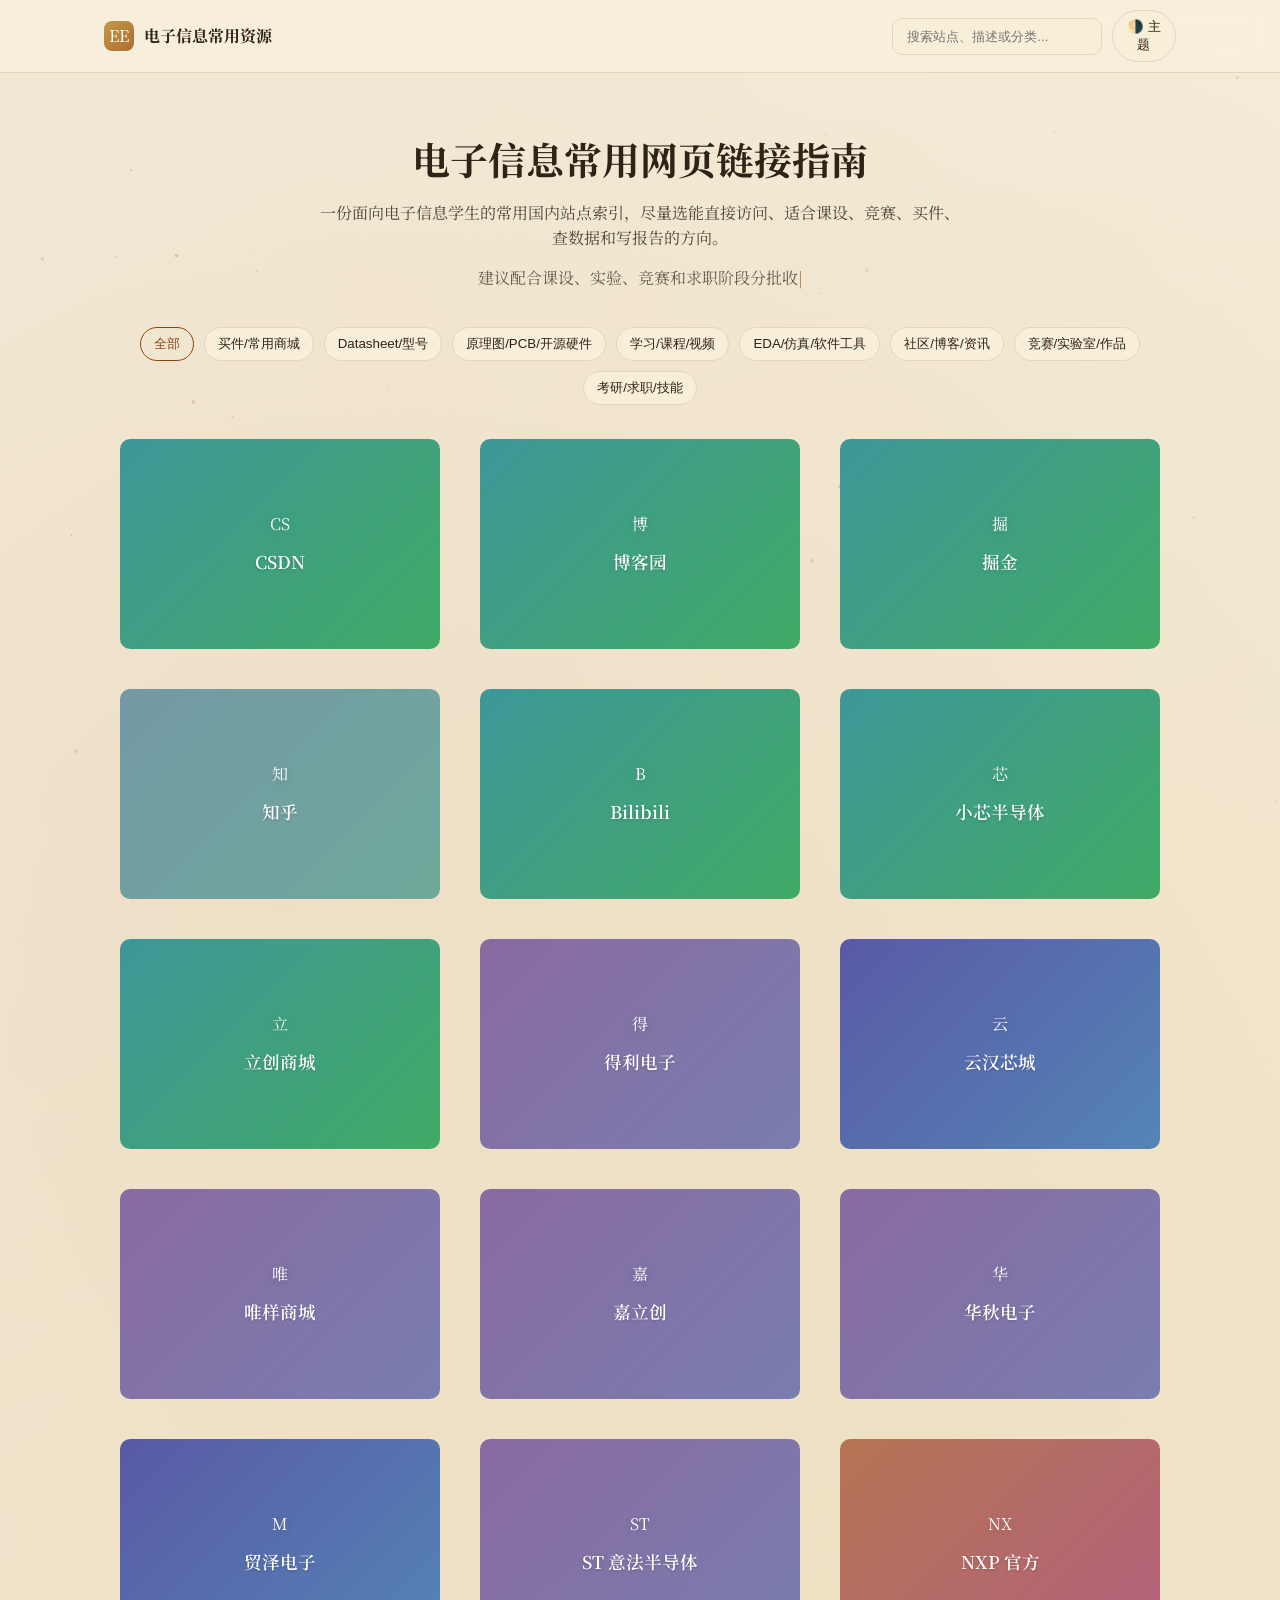
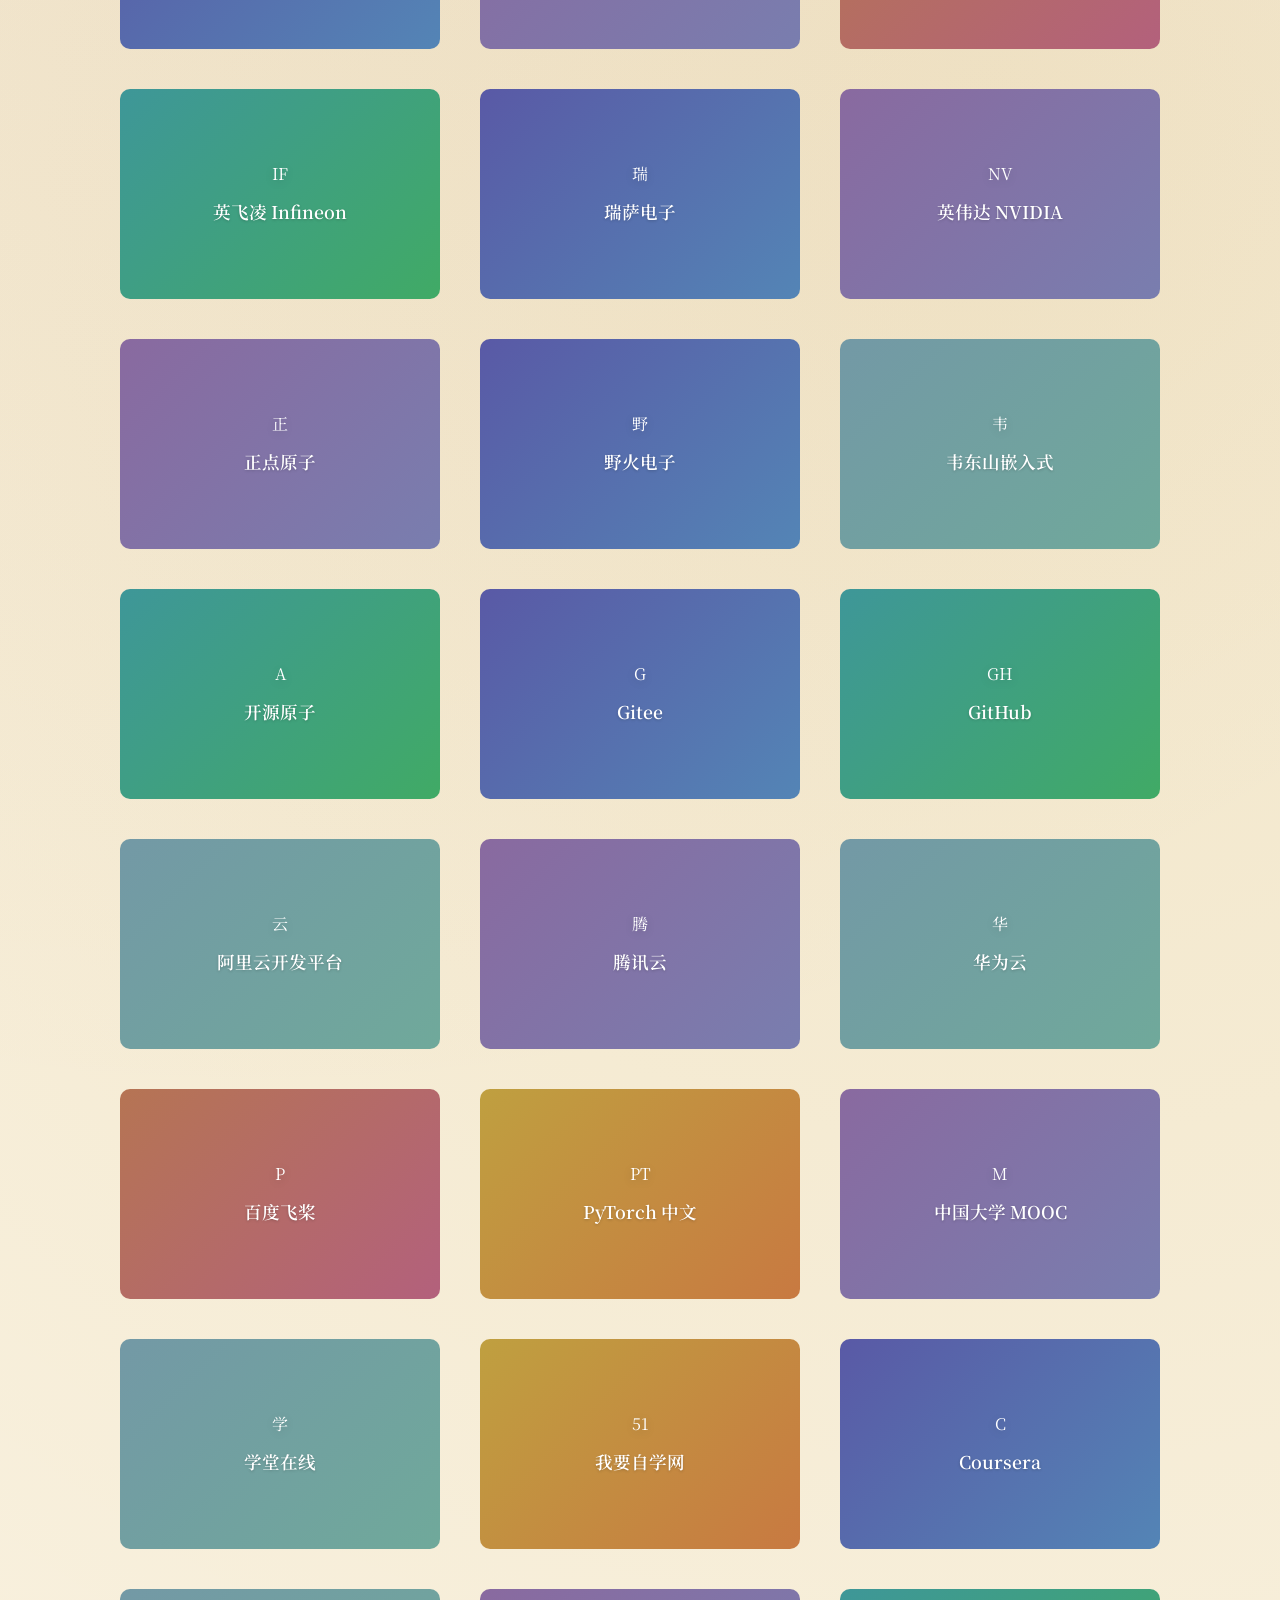
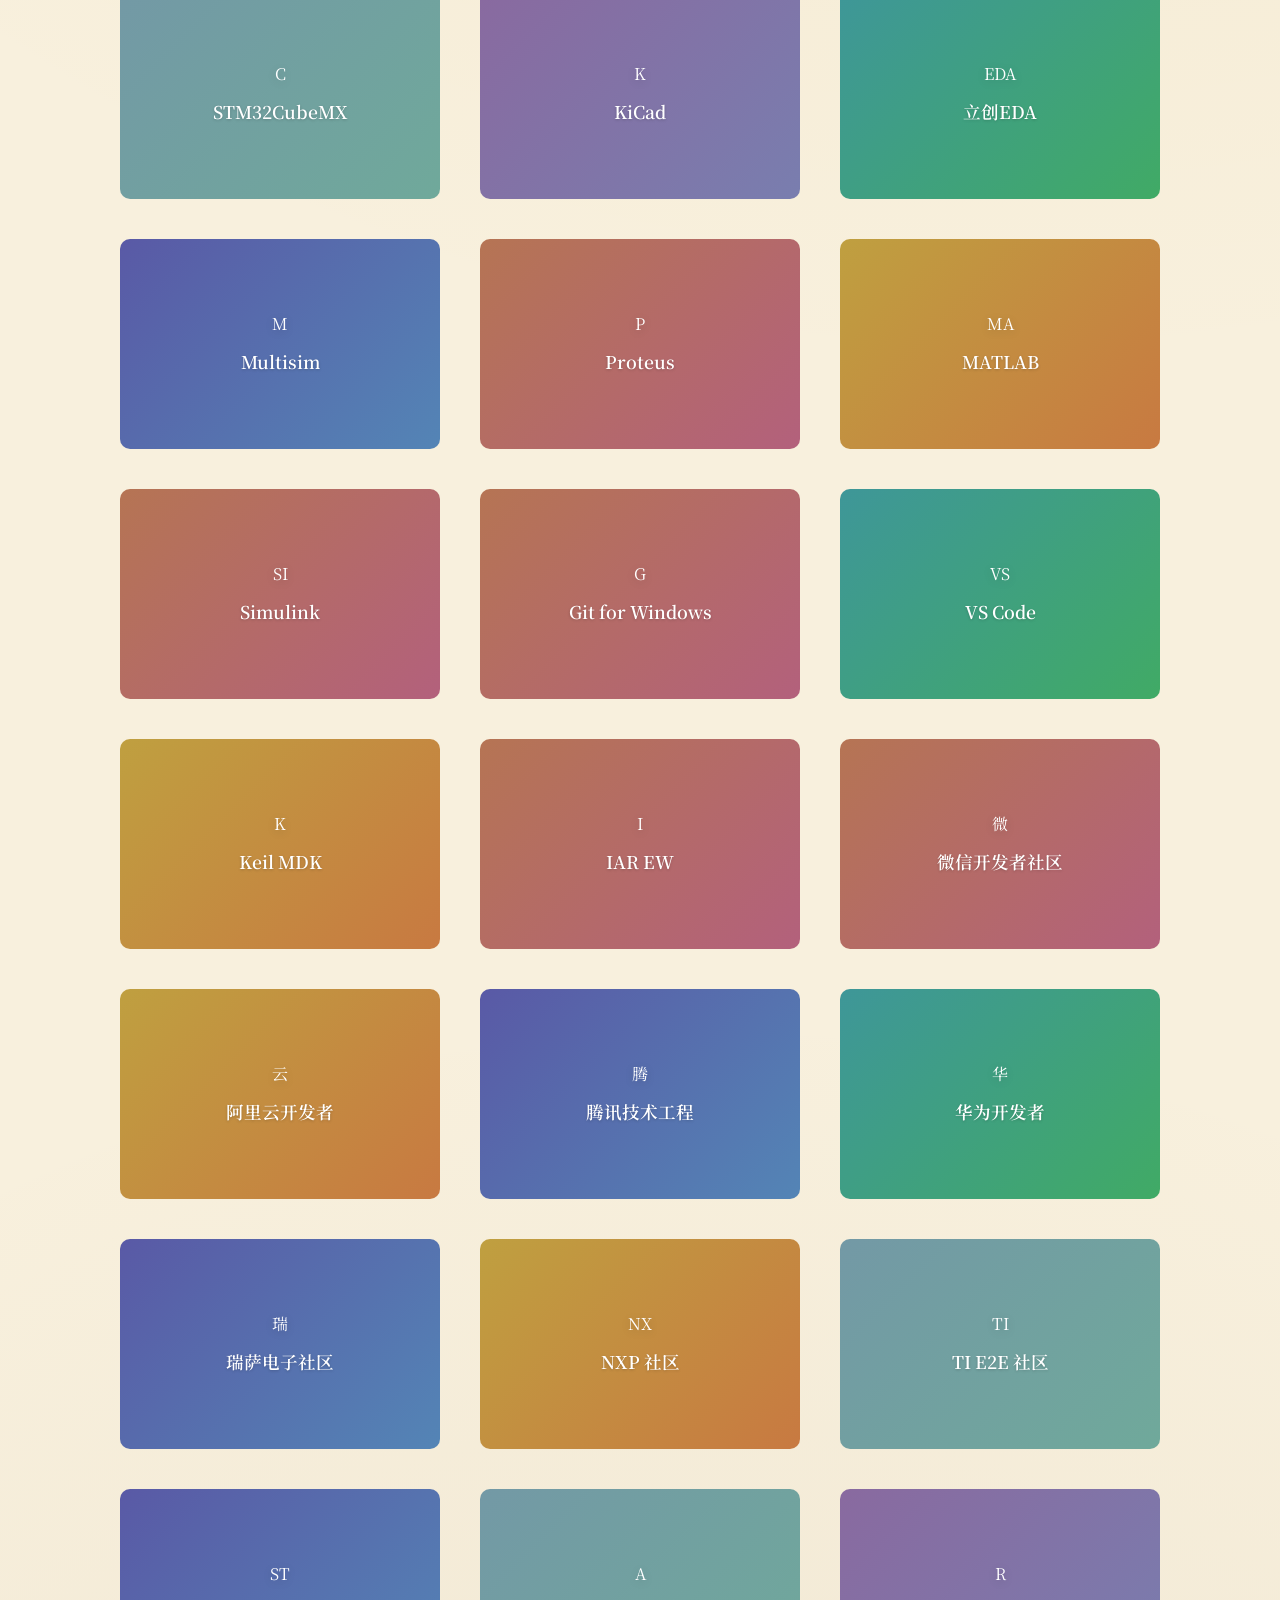
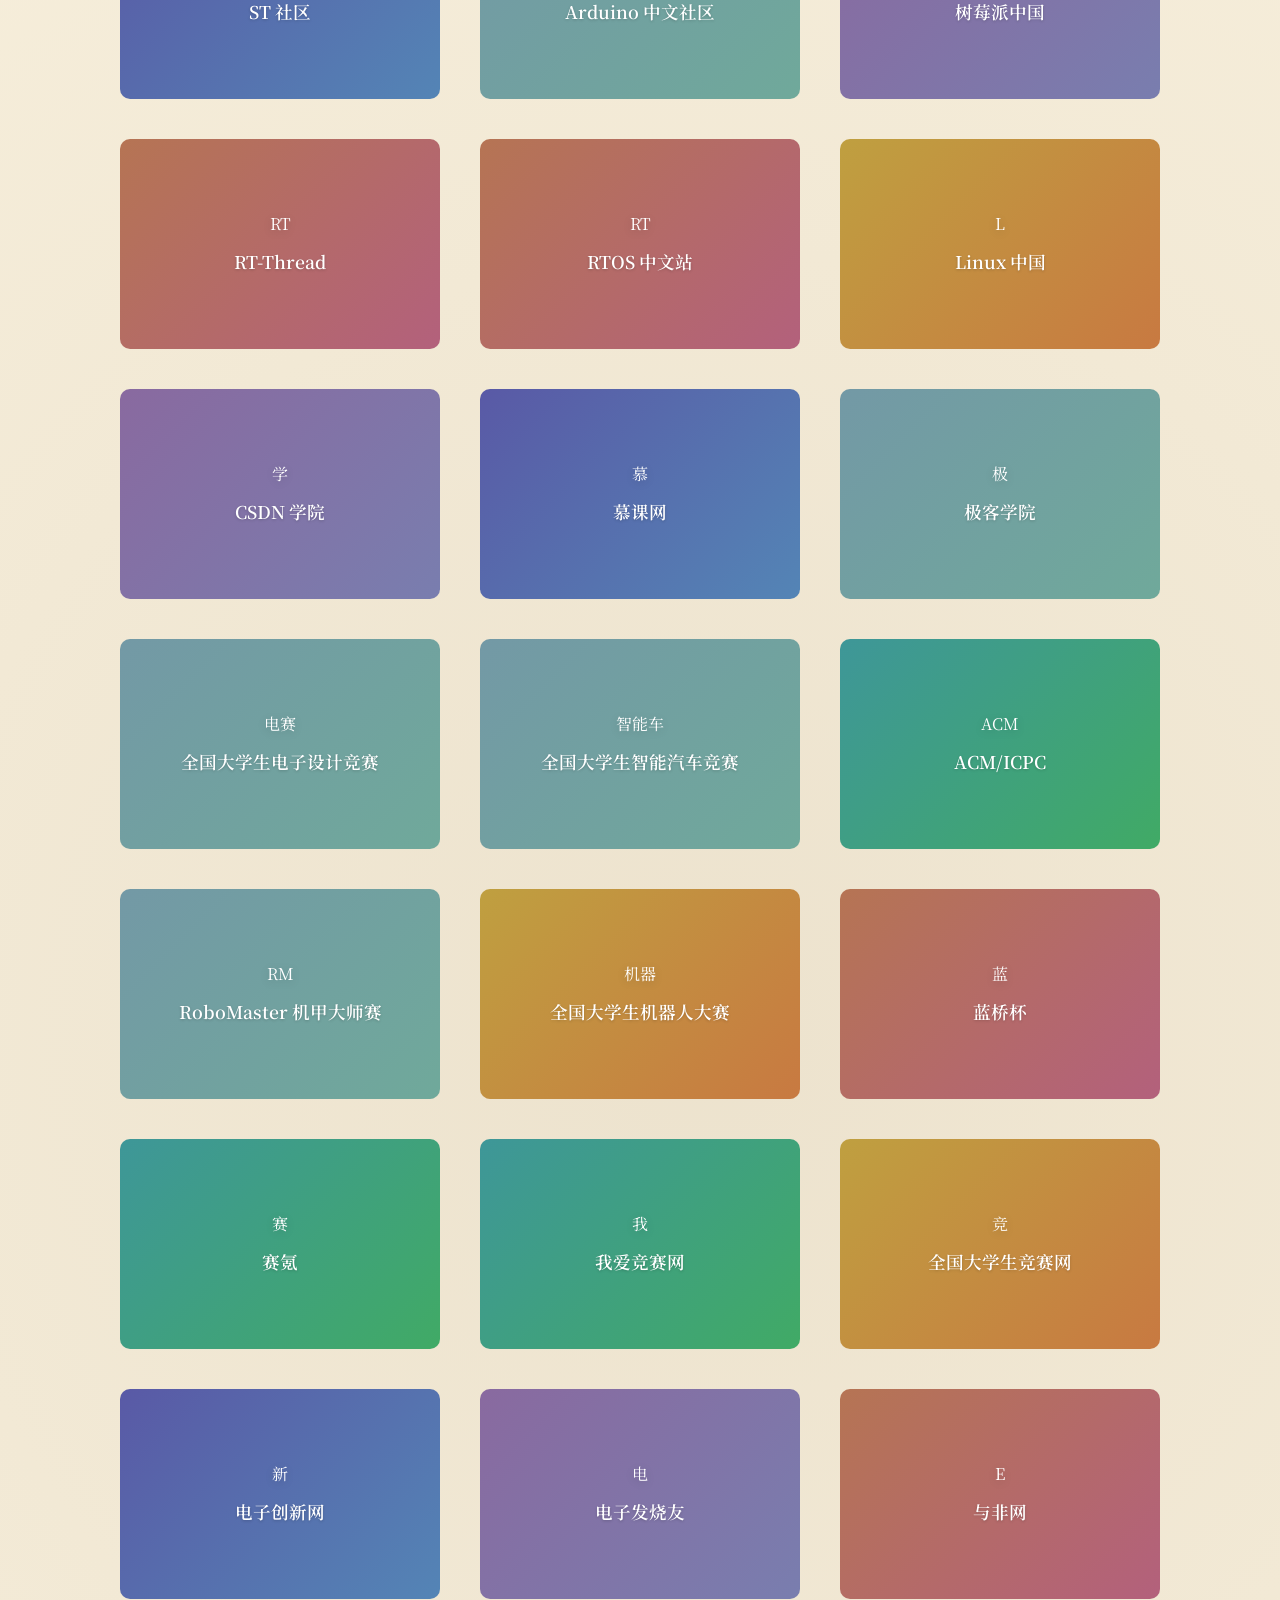
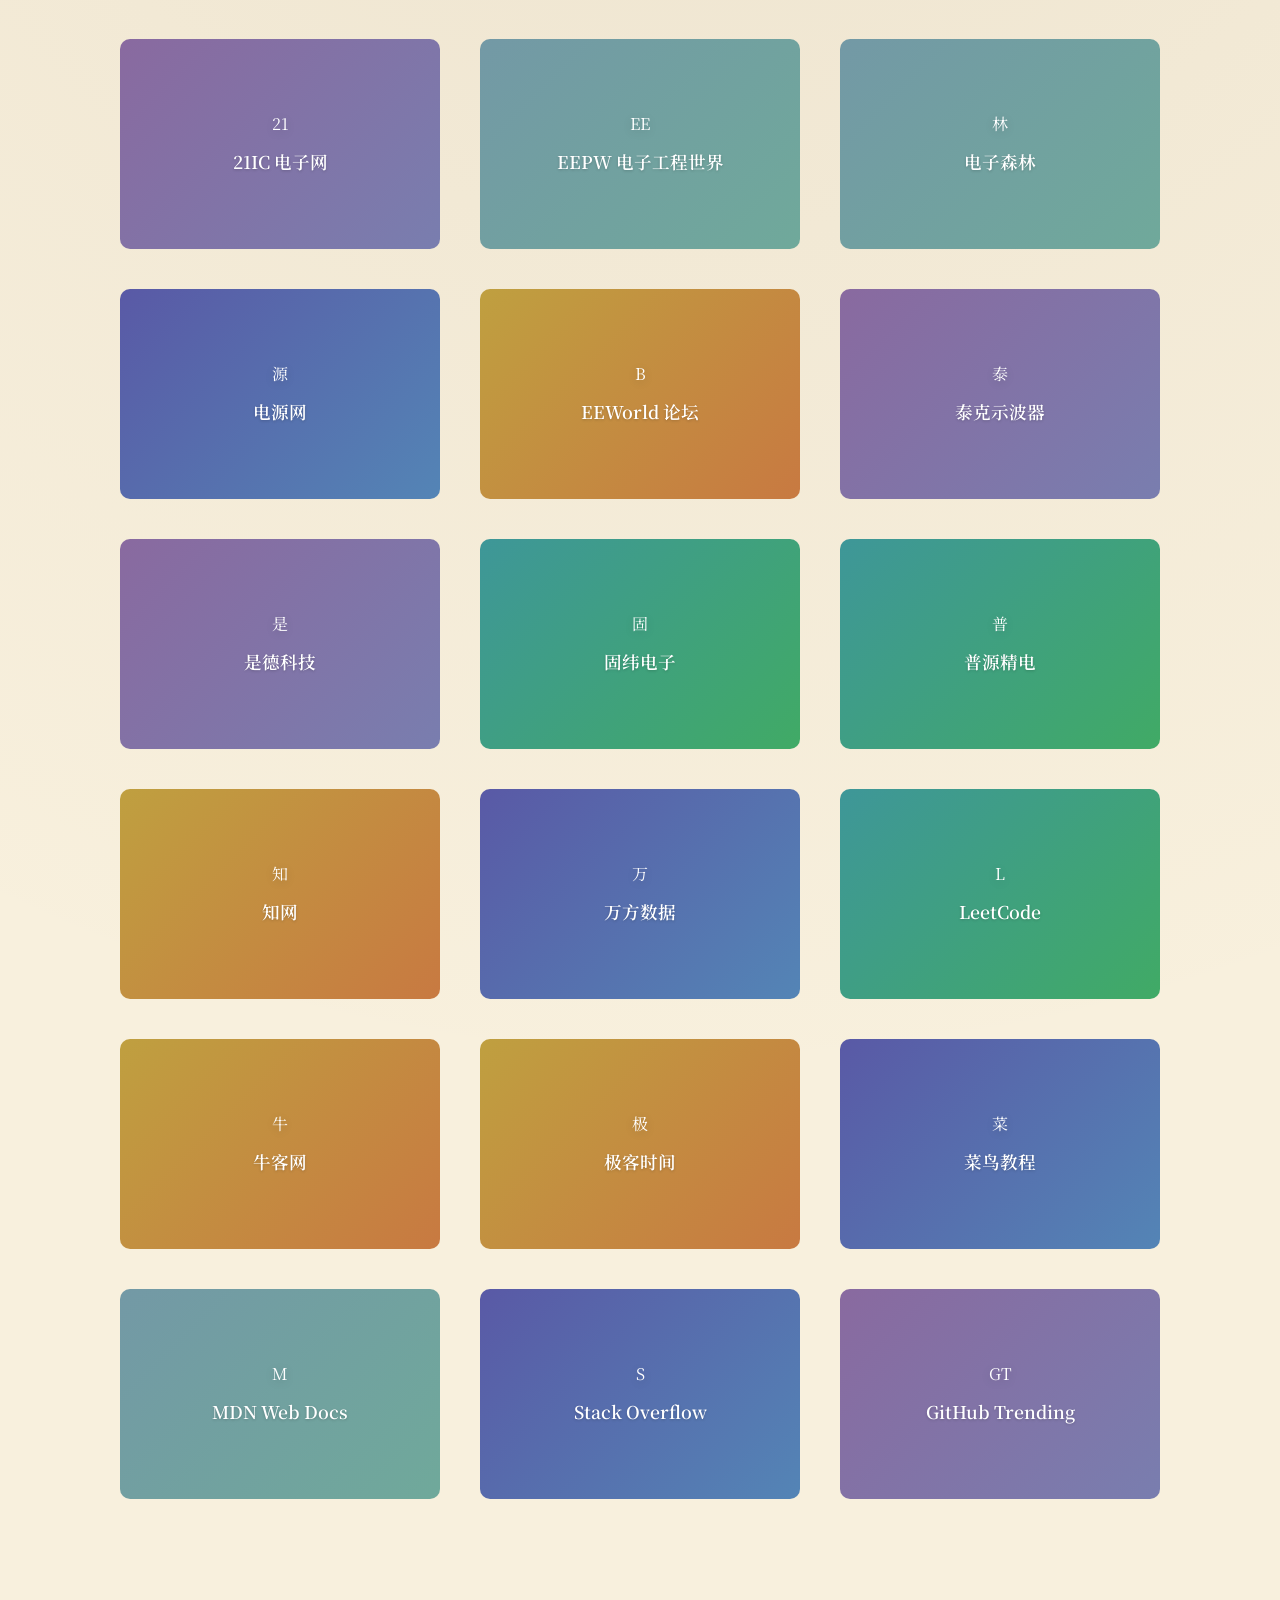
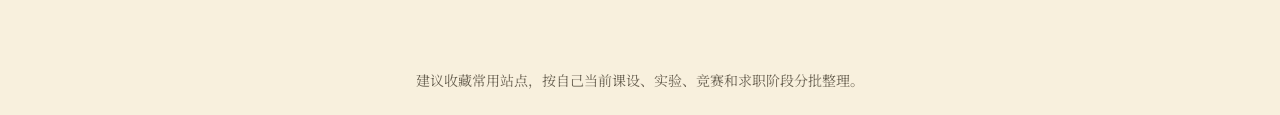
==== ee-study-guide.html @ ba890e07 "add ee study guide" ====
<!DOCTYPE html>
<html lang="zh-CN">
<head>
  <meta charset="UTF-8" />
  <meta name="viewport" content="width=device-width, initial-scale=1.0" />
  <title>电子信息常用网页链接指南</title>
  <link rel="preconnect" href="https://fonts.googleapis.com" />
  <link rel="preconnect" href="https://fonts.gstatic.com" crossorigin />
  <link href="https://fonts.googleapis.com/css2?family=Noto+Serif+SC:wght@400;600;700&display=swap" rel="stylesheet" />
  <style>
    :root {
      --bg-color: #f8f0dd;
      --text-color: #2c2416;
      --link-color: #8b4513;
      --button-hover-color: #f1e6d0;
      --button-border-color: #e5d6b8;
      --postcard-bg-color: #f7efd8;
      --shadow-color: rgba(139, 69, 19, 0.12);
      --selection-color: #fae2b5;
    }

    [data-theme="dark"] {
      --bg-color: #1a1612;
      --text-color: #e8ddd0;
      --link-color: #e0a060;
      --button-hover-color: #2a2420;
      --button-border-color: #3d3428;
      --postcard-bg-color: #241f18;
      --shadow-color: rgba(0, 0, 0, 0.3);
      --selection-color: #44361a;
    }

    * { box-sizing: border-box; }

    html { scroll-behavior: smooth; }

    body {
      margin: 0;
      background-color: var(--bg-color);
      color: var(--text-color);
      font-family: "Noto Serif SC", "Times New Roman", "STZhongsong", "Songti SC", serif;
      line-height: 1.6;
    }

    ::selection {
      background-color: var(--selection-color);
      color: var(--text-color);
    }

    a { color: var(--link-color); text-decoration: none; }

    .link-line {
      color: inherit;
      text-decoration: none;
      position: relative;
      display: inline-block;
    }

    .link-line::before {
      content: "";
      position: absolute;
      bottom: 0;
      left: 0;
      width: 100%;
      border-bottom-style: dotted;
      border-bottom-width: 2px;
      background: transparent;
      transition: transform 0.3s ease;
      transform-origin: right;
      transform: scaleX(1);
    }

    .link-line:hover { color: var(--link-color); }

    .link-line:hover::before {
      transform-origin: right;
      transform: scaleX(0);
    }

    .page-wrapper {
      position: relative;
      min-height: 100vh;
      background:
        radial-gradient(circle at 20% 10%, rgba(139, 69, 19, 0.08), transparent 26%),
        radial-gradient(circle at 78% 22%, rgba(184, 134, 11, 0.10), transparent 28%),
        radial-gradient(circle at 55% 72%, rgba(120, 90, 50, 0.09), transparent 28%),
        var(--bg-color);
    }

    [data-theme="dark"] .page-wrapper {
      background:
        radial-gradient(circle at 20% 10%, rgba(232, 221, 208, 0.07), transparent 28%),
        radial-gradient(circle at 78% 22%, rgba(224, 160, 96, 0.09), transparent 28%),
        radial-gradient(circle at 55% 72%, rgba(167, 139, 108, 0.07), transparent 28%),
        var(--bg-color);
    }

    .page-particles {
      position: fixed;
      inset: 0;
      pointer-events: none;
      z-index: 0;
    }

    .top-bar {
      position: sticky;
      top: 0;
      z-index: 70;
      backdrop-filter: blur(14px);
      background: color-mix(in srgb, var(--bg-color) 82%, transparent);
      border-bottom: 1px solid var(--button-border-color);
    }

    .cover-section {
      position: relative;
      z-index: 10;
      max-width: 860px;
      margin: 0 auto;
      text-align: center;
      padding: 56px 18px 18px;
    }

    .cover-section h1 {
      margin: 0;
      font-size: clamp(26px, 4.2vw, 38px);
      font-weight: 700;
    }

    .cover-cursor {
      display: inline-block;
      color: var(--link-color);
      animation: cursorBlink 1s steps(1) infinite;
    }

    @keyframes cursorBlink {
      0%, 48% { opacity: 1; }
      49%, 100% { opacity: 0; }
    }

    .nav-card {
      position: relative;
      width: 320px;
      height: 210px;
      border-radius: 10px;
      display: flex;
      flex-direction: column;
      align-items: center;
      justify-content: center;
      gap: 0.75rem;
      overflow: hidden;
      transition: all 0.6s cubic-bezier(0.23, 1, 0.320, 1);
      text-decoration: none;
      cursor: pointer;
      color: #fff;
    }

    .nav-card-icon {
      display: flex;
      align-items: center;
      justify-content: center;
      color: #fff;
      transition: all 0.6s cubic-bezier(0.23, 1, 0.320, 1);
      filter: drop-shadow(0 2px 4px rgba(0, 0, 0, 0.15));
    }

    .nav-card-label {
      font-size: 1.1rem;
      font-weight: 600;
      color: #fff;
      transition: all 0.6s cubic-bezier(0.23, 1, 0.320, 1);
      text-shadow: 0 1px 3px rgba(0, 0, 0, 0.2);
    }

    .nav-card:hover {
      transform: rotate(-5deg) scale(1.1);
      box-shadow: 0 10px 20px rgba(0, 0, 0, 0.2);
    }

    .nav-card:hover .nav-card-icon,
    .nav-card:hover .nav-card-label {
      scale: 0;
      opacity: 0;
    }

    .nav-card__content {
      position: absolute;
      top: 50%;
      left: 50%;
      transform: translate(-50%, -50%) rotate(-45deg);
      width: 100%;
      height: 100%;
      padding: 20px;
      box-sizing: border-box;
      background-color: var(--bg-color);
      opacity: 0;
      transition: all 0.6s cubic-bezier(0.23, 1, 0.320, 1);
      display: flex;
      flex-direction: column;
      justify-content: center;
      color: var(--text-color);
    }

    .nav-card:hover .nav-card__content {
      transform: translate(-50%, -50%) rotate(0deg);
      opacity: 1;
    }

    .nav-card__title {
      margin: 0;
      font-size: 24px;
      font-weight: 700;
      color: var(--text-color);
    }

    .nav-card__description {
      margin: 10px 0 0;
      font-size: 14px;
      color: var(--text-color);
      opacity: 0.7;
      line-height: 1.4;
    }

    .nav-card-grid {
      display: flex;
      flex-wrap: wrap;
      justify-content: center;
      gap: 2.5rem;
      padding: 1rem 1rem 2rem;
    }

    .filter-chip {
      border: 1px solid var(--button-border-color);
      background: var(--postcard-bg-color);
      color: var(--text-color);
      border-radius: 999px;
      padding: 7px 13px;
      cursor: pointer;
      transition: background 0.2s ease, border-color 0.2s ease, color 0.2s ease;
    }

    .filter-chip:hover, .filter-chip.active {
      background: var(--button-hover-color);
      border-color: var(--link-color);
      color: var(--link-color);
    }

    .search-input {
      width: 100%;
      border: 1px solid var(--button-border-color);
      background: var(--postcard-bg-color);
      color: var(--text-color);
      border-radius: 10px;
      padding: 10px 14px;
      outline: none;
      transition: box-shadow 0.2s ease, border-color 0.2s ease;
    }

    .search-input:focus {
      border-color: var(--link-color);
      box-shadow: 0 0 0 4px rgba(139, 69, 19, 0.12);
    }

    [data-theme="dark"] .search-input:focus {
      box-shadow: 0 0 0 4px rgba(224, 160, 96, 0.14);
    }

    .pill {
      display: inline-flex;
      align-items: center;
      gap: 6px;
      border: 1px solid var(--button-border-color);
      border-radius: 999px;
      padding: 3px 10px;
      font-size: 12px;
      color: var(--text-color);
      opacity: 0.85;
    }

    .back-top {
      position: fixed;
      right: 18px;
      bottom: 18px;
      z-index: 80;
      border: 1px solid var(--button-border-color);
      background: var(--postcard-bg-color);
      color: var(--text-color);
      border-radius: 999px;
      width: 42px;
      height: 42px;
      display: none;
      align-items: center;
      justify-content: center;
      cursor: pointer;
      box-shadow: 0 6px 14px var(--shadow-color);
      transition: transform 0.2s ease, background 0.2s ease;
    }

    .back-top:hover { transform: translateY(-2px); }
    .back-top:active { transform: scale(0.96); }

    .empty-hint {
      display: none;
      text-align: center;
      padding: 48px 18px;
      color: var(--text-color);
      opacity: 0.75;
    }

    @media (max-width: 360px) {
      .nav-card {
        width: 100%;
        max-width: 320px;
        height: 190px;
      }
    }

    @media (prefers-reduced-motion: reduce) {
      html { scroll-behavior: auto; }
      *, *::before, *::after {
        animation-duration: 0.01ms !important;
        animation-iteration-count: 1 !important;
        transition-duration: 0.01ms !important;
        scroll-behavior: auto !important;
      }
    }

    .sr-only {
      position: absolute;
      width: 1px;
      height: 1px;
      padding: 0;
      margin: -1px;
      overflow: hidden;
      clip: rect(0, 0, 0, 0);
      white-space: nowrap;
      border-width: 0;
    }
  </style>
</head>
<body>
  <div class="page-wrapper">
    <canvas id="pageParticles" class="page-particles" aria-hidden="true"></canvas>

    <header class="top-bar">
      <div style="max-width: 1100px; margin: 0 auto; padding: 10px 14px; display: flex; align-items: center; justify-content: space-between; gap: 12px; flex-wrap: wrap;">
        <div style="display: flex; align-items: center; gap: 10px;">
          <span style="display: inline-grid; width: 30px; height: 30px; place-items: center; border-radius: 8px; color: #fff; background: linear-gradient(-45deg, hsl(28, 55%, 44%) 0%, hsl(40, 50%, 52%) 100%);">EE</span>
          <span style="font-weight: 700;">电子信息常用资源</span>
        </div>
        <div style="display: flex; align-items: center; gap: 10px;">
          <label class="sr-only" for="siteSearch">搜索资源</label>
          <input id="siteSearch" class="search-input" placeholder="搜索站点、描述或分类..." style="width: min(100%, 260px);" />
          <button id="themeToggle" class="filter-chip" title="切换主题" aria-label="切换深色/浅色主题">🌗 主题</button>
        </div>
      </div>
    </header>

    <section class="cover-section">
      <h1>电子信息常用网页链接指南</h1>
      <p style="margin: 10px auto 0; max-width: 640px; color: var(--text-color); opacity: 0.82;">
        一份面向电子信息学生的常用国内站点索引，尽量选能直接访问、适合课设、竞赛、买件、查数据和写报告的方向。
      </p>
      <p style="margin: 14px auto 0; color: var(--text-color); opacity: 0.7;">
        <span id="typewriterTarget">当前共整理多个常用站点，按分类整理，可直接跳转使用</span><span class="cover-cursor" aria-hidden="true">|</span>
      </p>
    </section>

    <main style="position: relative; z-index: 10; max-width: 1100px; margin: 0 auto; padding: 18px 14px 120px;">
      <section style="display: flex; flex-wrap: wrap; gap: 10px; align-items: center; justify-content: center; margin-bottom: 18px;">
        <button class="filter-chip active" data-filter="all">全部</button>
        <button class="filter-chip" data-filter="components">买件/常用商城</button>
        <button class="filter-chip" data-filter="datasheet">Datasheet/型号</button>
        <button class="filter-chip" data-filter="pcb">原理图/PCB/开源硬件</button>
        <button class="filter-chip" data-filter="learn">学习/课程/视频</button>
        <button class="filter-chip" data-filter="tools">EDA/仿真/软件工具</button>
        <button class="filter-chip" data-filter="community">社区/博客/资讯</button>
        <button class="filter-chip" data-filter="competition">竞赛/实验室/作品</button>
        <button class="filter-chip" data-filter="job">考研/求职/技能</button>
      </section>

      <p id="emptyHint" class="empty-hint">没有匹配的站点，试试更短的关键词或切换分类。</p>

      <div id="cardGrid" class="nav-card-grid"></div>
    </main>

    <footer style="position: relative; z-index: 10; text-align: center; padding: 18px 14px 24px; color: var(--text-color); opacity: 0.7; font-size: 14px;">
      建议收藏常用站点，按自己当前课设、实验、竞赛和求职阶段分批整理。
    </footer>

    <button id="backToTop" class="back-top" aria-label="回到顶部" title="回到顶部">
      <svg width="18" height="18" viewBox="0 0 24 24" fill="none" stroke="currentColor" stroke-width="2.5" stroke-linecap="round" stroke-linejoin="round">
        <polyline points="18 15 12 9 6 15"></polyline>
      </svg>
    </button>
  </div>

  <script>
    const links = [
      { name: "CSDN", url: "https://www.csdn.net/", tags: ["community", "learn"], icon: "CS", description: "查 bug、找代码片段、看嵌入式/C++/通信类文章和实战笔记。" },
      { name: "博客园", url: "https://www.cnblogs.com/", tags: ["community", "learn"], icon: "博", description: "老牌技术博客平台，适合看工程实现和长期维护的项目记录。" },
      { name: "掘金", url: "https://juejin.cn/", tags: ["community", "learn"], icon: "掘", description: "适合看前端、工程化、工具链、产品化实现和新人练手思路。" },
      { name: "知乎", url: "https://www.zhihu.com/", tags: ["community", "learn"], icon: "知", description: "适合搜专业问题、择业、竞赛和入门路径的讨论。" },
      { name: "Bilibili", url: "https://www.bilibili.com/", tags: ["learn"], icon: "B", description: "适合看公开课、竞赛经验、仪器拆解、EDA 实操和项目演示视频。" },
      { name: "小芯半导体", url: "https://www.xchip.cn/", tags: ["datasheet", "components"], icon: "芯", description: "查芯片资料、中文 datasheet、替代料和选型信息比较方便。" },
      { name: "立创商城", url: "https://www.szlcsc.com/", tags: ["components", "pcb"], icon: "立", description: "买电阻电容、模块、开发板和 PCB 打样、SMT 贴片常用。" },
      { name: "得利电子", url: "https://www.ichunt.com/", tags: ["components", "datasheet"], icon: "得", description: "电子元器件商城，适合找被动元件、连接器和常用模块。" },
      { name: "云汉芯城", url: "https://www.ickey.cn/", tags: ["components", "datasheet"], icon: "云", description: "元器件数据手册、采购和 BOM 配套查询常用。" },
      { name: "唯样商城", url: "https://www.oneyac.com/", tags: ["components", "datasheet"], icon: "唯", description: "库存查询、型号检索和替代料选型比较直接。" },
      { name: "嘉立创", url: "https://www.jlc.com/", tags: ["pcb", "components"], icon: "嘉", description: "PCB 打样、SMT、PCBA、3D 打印，做课设和量产小批量都很常用。" },
      { name: "华秋电子", url: "https://www.hqew.com/", tags: ["components", "pcb"], icon: "华", description: "元器件商城和 PCB 服务都较全，适合从原理图到板子一站式推进。" },
      { name: "贸泽电子", url: "https://www.mouser.cn/", tags: ["components", "datasheet"], icon: "M", description: "查原厂芯片、参考设计和器件选型说明很方便。" },
      { name: "ST 意法半导体", url: "https://www.st.com/", tags: ["datasheet", "competition"], icon: "ST", description: "查 STM32 官方手册、参考设计、工具和例程首选。" },
      { name: "NXP 官方", url: "https://www.nxp.com/", tags: ["datasheet", "competition"], icon: "NX", description: "查 i.MX、Kinetis、射频和汽车电子资料很全。" },
      { name: "英飞凌 Infineon", url: "https://www.infineon.com/", tags: ["datasheet", "competition"], icon: "IF", description: "适合查功率器件、驱动和电源管理方案。" },
      { name: "瑞萨电子", url: "https://www.renesas.cn/", tags: ["datasheet", "competition"], icon: "瑞", description: "适合看 MCU、汽车电子和工业控制方案资料。" },
      { name: "英伟达 NVIDIA", url: "https://www.nvidia.cn/", tags: ["learn", "competition"], icon: "NV", description: "适合看边缘计算、CUDA、嵌入式 AI 和 Jetson 学习资料。" },
      { name: "正点原子", url: "https://www.alientek.com/", tags: ["learn", "competition"], icon: "正", description: "STM32 和 Linux 嵌入式学习资料、例程和板卡参考价值高。" },
      { name: "野火电子", url: "https://www.firebbs.cn/", tags: ["learn", "community"], icon: "野", description: "嵌入式入门、RTOS、Linux 和项目实战经验分享集中。" },
      { name: "韦东山嵌入式", url: "https://www.100ask.net/", tags: ["learn", "competition"], icon: "韦", description: "嵌入式 Linux、驱动和项目实战课程比较系统。" },
      { name: "开源原子", url: "https://atomgit.com/", tags: ["community", "tools"], icon: "A", description: "国产代码托管，适合托管课程设计、工具和作业仓库。" },
      { name: "Gitee", url: "https://gitee.com/", tags: ["community", "tools"], icon: "G", description: "适合托管课程项目、脚本、小工具和开源工程。" },
      { name: "GitHub", url: "https://github.com/", tags: ["community", "tools"], icon: "GH", description: "适合搜开源项目、看工程结构、学习项目和找 idea。" },
      { name: "阿里云开发平台", url: "https://www.aliyun.com/", tags: ["tools", "learn"], icon: "云", description: "适合部署课程项目、做云端小服务和实验环境。" },
      { name: "腾讯云", url: "https://cloud.tencent.com/", tags: ["tools", "learn"], icon: "腾", description: "适合搭简单后端、服务器实验和部署个人作品。" },
      { name: "华为云", url: "https://www.huaweicloud.com/", tags: ["tools", "learn"], icon: "华", description: "适合看 IoT、嵌入式云端和国产化方案资料。" },
      { name: "百度飞桨", url: "https://www.paddlepaddle.org.cn/", tags: ["learn", "tools"], icon: "P", description: "适合入门 AI、做图像分类、边缘推理和课程大作业参考。" },
      { name: "PyTorch 中文", url: "https://pytorch-cn.readthedocs.io/", tags: ["learn", "tools"], icon: "PT", description: "适合快速看 PyTorch 中文说明和入门示例。" },
      { name: "中国大学 MOOC", url: "https://www.icourse163.org/", tags: ["learn"], icon: "M", description: "适合补电路、信号、嵌入式、Python 和通信类课程基础。" },
      { name: "学堂在线", url: "https://www.xuetangx.com/", tags: ["learn"], icon: "学", description: "适合看高校公开课和电子相关专业基础课。" },
      { name: "我要自学网", url: "https://www.51zxw.net/", tags: ["learn", "tools"], icon: "51", description: "适合快速看软件工具、电路入门和工程类操作视频。" },
      { name: "Coursera", url: "https://www.coursera.org/", tags: ["learn"], icon: "C", description: "适合补系统化专业基础和项目导向课程。" },
      { name: "STM32CubeMX", url: "https://www.st.com/stm32cubemx", tags: ["datasheet", "tools"], icon: "C", description: "STM32 初始化配置和代码生成常用工具。" },
      { name: "KiCad", url: "https://www.kicad.org/", tags: ["pcb", "tools"], icon: "K", description: "开源 PCB 工具，适合从原理图到 PCB 全流程练习。" },
      { name: "立创EDA", url: "https://lceda.cn/", tags: ["pcb", "tools"], icon: "EDA", description: "在线原理图和 PCB 工具，适合快速出课程设计板。" },
      { name: "Multisim", url: "https://www.ni.com/multisim", tags: ["tools"], icon: "M", description: "适合电路仿真、模电/数电实验验证和教学演示。" },
      { name: "Proteus", url: "https://www.labcenter.com/", tags: ["tools"], icon: "P", description: "适合单片机仿真、简单电路验证和入门实验。" },
      { name: "MATLAB", url: "https://www.mathworks.com/products/matlab.html", tags: ["tools"], icon: "MA", description: "适合信号处理、控制系统和算法仿真练习。" },
      { name: "Simulink", url: "https://www.mathworks.com/products/simulink.html", tags: ["tools"], icon: "SI", description: "适合控制算法建模和嵌入式算法验证。" },
      { name: "Git for Windows", url: "https://gitforwindows.org/", tags: ["tools"], icon: "G", description: "适合本地版本控制、脚本管理和工程协作习惯养成。" },
      { name: "VS Code", url: "https://code.visualstudio.com/", tags: ["tools"], icon: "VS", description: "适合写代码、做文档、运行脚本和开发小工具。" },
      { name: "Keil MDK", url: "https://www.keil.com/", tags: ["tools", "competition"], icon: "K", description: "适合 STM32 开发和单片机课程实验使用。" },
      { name: "IAR EW", url: "https://www.iar.com/", tags: ["tools", "competition"], icon: "I", description: "适合嵌入式编译、调试和工程稳定性练习。" },
      { name: "微信开发者社区", url: "https://developers.weixin.qq.com/", tags: ["community", "tools"], icon: "微", description: "适合看小程序、轻应用和前端生态实践。" },
      { name: "阿里云开发者", url: "https://developer.aliyun.com/", tags: ["community", "tools"], icon: "云", description: "适合看云原生、IoT 和后端开发实践内容。" },
      { name: "腾讯技术工程", url: "https://cloud.tencent.com/developer", tags: ["community", "learn"], icon: "腾", description: "适合看工程实践、后端和平台技术文章。" },
      { name: "华为开发者", url: "https://developer.huawei.com/", tags: ["community", "tools"], icon: "华", description: "适合看 HarmonyOS、IoT 和嵌入式开发资料。" },
      { name: "瑞萨电子社区", url: "https://community.renesas.com/", tags: ["community", "datasheet"], icon: "瑞", description: "适合看 MCU 应用笔记和方案讨论。" },
      { name: "NXP 社区", url: "https://www.nxp.com/community", tags: ["community", "datasheet"], icon: "NX", description: "适合看处理器资料、参考设计和问答。" },
      { name: "TI E2E 社区", url: "https://e2e.ti.com/", tags: ["community", "datasheet"], icon: "TI", description: "适合看电源、接口和模拟芯片讨论。" },
      { name: "ST 社区", url: "https://community.st.com/", tags: ["community", "datasheet"], icon: "ST", description: "适合 STM32 问题排查、例程和工具讨论。" },
      { name: "Arduino 中文社区", url: "https://www.arduino.cn/", tags: ["community", "learn"], icon: "A", description: "适合入门硬件、传感器和快速原型开发。" },
      { name: "树莓派中国", url: "https://www.raspberrypi.com/", tags: ["learn", "competition"], icon: "R", description: "适合 Linux 入门、物联网和边缘计算实践。" },
      { name: "RT-Thread", url: "https://www.rt-thread.org/", tags: ["learn", "competition"], icon: "RT", description: "适合实时操作系统、嵌入式软件和项目实战。" },
      { name: "RTOS 中文站", url: "https://www.rtos.cn/", tags: ["learn", "competition"], icon: "RT", description: "适合看实时操作系统和嵌入式系统资料。" },
      { name: "Linux 中国", url: "https://linux.cn/", tags: ["learn", "tools"], icon: "L", description: "适合看 Linux、嵌入式系统和开源工具内容。" },
      { name: "CSDN 学院", url: "https://edu.csdn.net/", tags: ["learn", "job"], icon: "学", description: "适合看系统化课程、实战课和项目课。" },
      { name: "慕课网", url: "https://www.imooc.com/", tags: ["learn", "tools"], icon: "慕", description: "适合补前端、后端、Python 和项目实战课程。" },
      { name: "极客学院", url: "https://www.jikexueyuan.com/", tags: ["learn"], icon: "极", description: "适合入门编程、嵌入式、运维和 AI 基础。" },
      { name: "全国大学生电子设计竞赛", url: "http://www.nuedc-training.com.cn/", tags: ["competition"], icon: "电赛", description: "电子信息类核心竞赛，适合查竞赛资讯、培训资料和作品参考。" },
      { name: "全国大学生智能汽车竞赛", url: "http://www.smartcar.org.cn/", tags: ["competition"], icon: "智能车", description: "适合看智能车技术分享、车模方案、传感器和视觉组经验。" },
      { name: "ACM/ICPC", url: "https://icpc.global/", tags: ["competition"], icon: "ACM", description: "适合看国际大学生程序设计竞赛规则、区域赛和训练资源。" },
      { name: "RoboMaster 机甲大师赛", url: "https://www.robomaster.com/", tags: ["competition"], icon: "RM", description: "适合看机器人竞赛、视觉、嵌入式、云台和工程踩坑经验。" },
      { name: "全国大学生机器人大赛", url: "http://www.robotcontest.cn/", tags: ["competition"], icon: "机器", description: "适合看机器人相关竞赛、机甲、救援、服务类项目经验。" },
      { name: "蓝桥杯", url: "https://dasai.lanqiao.cn/", tags: ["competition"], icon: "蓝", description: "适合看嵌入式、软件类竞赛和项目实战训练内容。" },
      { name: "赛氪", url: "https://www.saikr.com/", tags: ["competition"], icon: "赛", description: "适合找大学生竞赛、科创比赛和项目实践机会。" },
      { name: "我爱竞赛网", url: "https://www.52jingsai.com/", tags: ["competition"], icon: "我", description: "适合看大学生竞赛信息、立项和组队思路。" },
      { name: "全国大学生竞赛网", url: "http://www.cxcyds.com/", tags: ["competition"], icon: "竞", description: "适合看官方大学生竞赛通知和资料。" },
      { name: "电子创新网", url: "https://www.eeinnovation.com/", tags: ["community", "learn"], icon: "新", description: "适合看创新项目、电子设计和学生作品。" },
      { name: "电子发烧友", url: "https://www.elecfans.com/", tags: ["community", "learn"], icon: "电", description: "适合看行业资讯、模块选型和项目参考。" },
      { name: "与非网", url: "https://www.eefocus.com/", tags: ["community", "learn"], icon: "E", description: "适合看半导体、硬件方案和工程师讨论。" },
      { name: "21IC 电子网", url: "https://www.21ic.com/", tags: ["community", "learn"], icon: "21", description: "适合看行业资讯、技术文章和器件资料。" },
      { name: "EEPW 电子工程世界", url: "https://www.eepw.com.cn/", tags: ["community", "learn"], icon: "EE", description: "适合看电子技术文章、方案和行业新闻。" },
      { name: "电子森林", url: "https://www.eetree.cn/", tags: ["community", "pcb"], icon: "林", description: "适合看 PCB、硬件设计和开源项目实践。" },
      { name: "电源网", url: "https://www.dianyuan.cn/", tags: ["community", "learn"], icon: "源", description: "适合看电源设计、充电、供电和功率器件方案。" },
      { name: "EEWorld 论坛", url: "https://bbs.eeworld.com.cn/", tags: ["community", "learn"], icon: "B", description: "适合看讨论帖、求助帖和项目经验。" },
      { name: "泰克示波器", url: "https://www.tek.com.cn/", tags: ["learn", "competition"], icon: "泰", description: "适合看示波器、探头和测量仪器资料。" },
      { name: "是德科技", url: "https://www.keysight.com.cn/", tags: ["learn", "competition"], icon: "是", description: "适合看射频、仪器和测试测量资料。" },
      { name: "固纬电子", url: "https://www.gwinstek.com/", tags: ["learn", "competition"], icon: "固", description: "适合看基础仪器、电源和教学实验设备。" },
      { name: "普源精电", url: "https://www.rigol.com.cn/", tags: ["learn", "competition"], icon: "普", description: "适合看示波器、信号源和国产仪器资料。" },
      { name: "知网", url: "https://www.cnki.net/", tags: ["learn", "job"], icon: "知", description: "适合查论文、写毕设和整理文献综述。" },
      { name: "万方数据", url: "https://www.wanfangdata.com.cn/", tags: ["learn", "job"], icon: "万", description: "适合查文献、数据和论文参考资料。" },
      { name: "LeetCode", url: "https://leetcode.cn/", tags: ["learn", "job"], icon: "L", description: "适合打基础、补算法和准备校招笔试。" },
      { name: "牛客网", url: "https://www.nowcoder.com/", tags: ["learn", "job"], icon: "牛", description: "适合看校招、笔试、面试和求职经验。" },
      { name: "极客时间", url: "https://time.geekbang.org/", tags: ["learn", "job"], icon: "极", description: "适合看系统化专栏和工程进阶课程。" },
      { name: "菜鸟教程", url: "https://www.runoob.com/", tags: ["learn", "tools"], icon: "菜", description: "适合快速入门语言、工具和基础概念。" },
      { name: "MDN Web Docs", url: "https://developer.mozilla.org/", tags: ["learn", "tools"], icon: "M", description: "适合查前端、网络和 Web 开发权威资料。" },
      { name: "Stack Overflow", url: "https://stackoverflow.com/", tags: ["community", "learn"], icon: "S", description: "适合查编程问题、报错和工程实现细节。" },
      { name: "GitHub Trending", url: "https://github.com/trending", tags: ["community", "tools"], icon: "GT", description: "适合找热门开源项目和创作灵感。" }
    ];

    const uniqueLinks = [];
    const seen = new Set();
    for (const item of links) {
      if (!seen.has(item.url)) {
        seen.add(item.url);
        uniqueLinks.push(item);
      }
    }

    const cardGrid = document.getElementById("cardGrid");
    const siteSearch = document.getElementById("siteSearch");
    const emptyHint = document.getElementById("emptyHint");
    const themeToggle = document.getElementById("themeToggle");
    const backToTop = document.getElementById("backToTop");

    const gradients = [
      "linear-gradient(-45deg, hsl(235, 25%, 58%) 0%, hsl(275, 22%, 52%) 100%)",
      "linear-gradient(-45deg, hsl(165, 25%, 55%) 0%, hsl(195, 22%, 55%) 100%)",
      "linear-gradient(-45deg, hsl(25, 55%, 52%) 0%, hsl(45, 50%, 50%) 100%)",
      "linear-gradient(-45deg, hsl(141, 45%, 46%) 0%, hsl(181, 42%, 42%) 100%)",
      "linear-gradient(-45deg, hsl(210, 40%, 52%) 0%, hsl(240, 30%, 50%) 100%)",
      "linear-gradient(-45deg, hsl(340, 35%, 54%) 0%, hsl(20, 40%, 52%) 100%)",
    ];

    function hashColor(str) {
      let h = 0;
      for (let i = 0; i < str.length; i++) {
        h = (h * 31 + str.charCodeAt(i)) | 0;
      }
      return gradients[(Math.abs(h) + 7) % gradients.length];
    }

    function renderCards(items) {
      cardGrid.innerHTML = "";
      items.forEach((item, index) => {
        const card = document.createElement("a");
        card.href = item.url;
        card.target = "_blank";
        card.rel = "noopener noreferrer";
        card.className = "nav-card";
        card.setAttribute("data-tags", item.tags.join(" "));
        card.setAttribute("data-keywords", `${item.name} ${item.description} ${item.tags.join(" ")}`.toLowerCase());

        const icon = document.createElement("span");
        icon.className = "nav-card-icon";
        icon.textContent = item.icon || item.name.slice(0, 2);
        icon.style.background = "transparent";

        const label = document.createElement("span");
        label.className = "nav-card-label";
        label.textContent = item.name;

        const content = document.createElement("div");
        content.className = "nav-card__content";

        const title = document.createElement("div");
        title.className = "nav-card__title";
        title.textContent = item.name;

        const desc = document.createElement("p");
        desc.className = "nav-card__description";
        desc.textContent = item.description;

        const tagRow = document.createElement("div");
        tagRow.style.display = "flex";
        tagRow.style.flexWrap = "wrap";
        tagRow.style.gap = "8px";
        item.tags.forEach(tag => {
          const span = document.createElement("span");
          span.className = "pill";
          span.style.background = "var(--bg-color)";
          span.textContent = tag;
          tagRow.appendChild(span);
        });

        content.appendChild(title);
        content.appendChild(desc);
        content.appendChild(tagRow);

        const bg = document.createElement("span");
        bg.style.position = "absolute";
        bg.style.inset = "0";
        bg.style.background = item.color || hashColor(item.url);
        bg.style.zIndex = "-1";

        card.appendChild(bg);
        card.appendChild(icon);
        card.appendChild(label);
        card.appendChild(content);
        cardGrid.appendChild(card);
      });

      emptyHint.style.display = items.length ? "none" : "block";
    }

    function applyFilter(filter, keyword = "") {
      const kw = keyword.trim().toLowerCase();
      const filtered = uniqueLinks.filter(item => {
        const matchesFilter = filter === "all" || item.tags.includes(filter);
        const matchesKeyword = !kw || item.name.toLowerCase().includes(kw) || item.description.toLowerCase().includes(kw) || item.tags.some(tag => tag.includes(kw));
        return matchesFilter && matchesKeyword;
      });
      renderCards(filtered);
    }

    let currentFilter = "all";
    document.querySelectorAll("[data-filter]").forEach(button => {
      button.addEventListener("click", () => {
        document.querySelectorAll("[data-filter]").forEach(b => b.classList.remove("active"));
        button.classList.add("active");
        currentFilter = button.dataset.filter;
        applyFilter(currentFilter, siteSearch.value);
      });
    });

    siteSearch.addEventListener("input", () => applyFilter(currentFilter, siteSearch.value));

    const typewriterTexts = [
      "当前共整理多个常用站点，按分类整理，可直接跳转使用",
      "适合查芯片、EDA、课程、竞赛、求职和日常学习资料",
      "建议配合课设、实验、竞赛和求职阶段分批收藏",
    ];
    const typewriterTarget = document.getElementById("typewriterTarget");
    let phraseIndex = 0;
    let charIndex = 0;
    let isDeleting = false;

    function typeWriter() {
      const current = typewriterTexts[phraseIndex % typewriterTexts.length];
      if (!isDeleting) {
        typewriterTarget.textContent = current.slice(0, charIndex + 1);
        charIndex += 1;
        if (charIndex === current.length) {
          setTimeout(() => { isDeleting = true; typeWriter(); }, 1400);
          return;
        }
      } else {
        typewriterTarget.textContent = current.slice(0, charIndex - 1);
        charIndex -= 1;
        if (charIndex === 0) {
          isDeleting = false;
          phraseIndex += 1;
        }
      }
      setTimeout(typeWriter, isDeleting ? 30 : 65);
    }

    function initParticles() {
      const canvas = document.getElementById("pageParticles");
      if (!canvas || window.matchMedia("(prefers-reduced-motion: reduce)").matches) {
        return;
      }
      const ctx = canvas.getContext("2d");
      const resize = () => {
        canvas.width = window.innerWidth;
        canvas.height = window.innerHeight;
      };
      resize();
      window.addEventListener("resize", resize);
      const particles = Array.from({ length: 38 }).map(() => ({
        x: Math.random() * canvas.width,
        y: Math.random() * canvas.height,
        radius: Math.random() * 1.3 + 0.6,
        speedX: (Math.random() - 0.5) * 0.25,
        speedY: (Math.random() - 0.5) * 0.25,
        opacity: Math.random() * 0.22 + 0.08,
      }));
      const draw = () => {
        ctx.clearRect(0, 0, canvas.width, canvas.height);
        const color = document.documentElement.getAttribute("data-theme") === "dark" ? "234, 221, 208" : "120, 95, 65";
        particles.forEach(p => {
          p.x += p.speedX;
          p.y += p.speedY;
          if (p.x < -20) p.x = canvas.width + 20;
          if (p.x > canvas.width + 20) p.x = -20;
          if (p.y < -20) p.y = canvas.height + 20;
          if (p.y > canvas.height + 20) p.y = -20;
          ctx.beginPath();
          ctx.fillStyle = `rgba(${color}, ${p.opacity})`;
          ctx.arc(p.x, p.y, p.radius, 0, Math.PI * 2);
          ctx.fill();
        });
        requestAnimationFrame(draw);
      };
      draw();
    }

    function applyTheme() {
      const saved = localStorage.getItem("ee-guide-theme");
      const prefersDark = window.matchMedia("(prefers-color-scheme: dark)").matches;
      const theme = saved ? saved : prefersDark ? "dark" : "light";
      document.documentElement.setAttribute("data-theme", theme);
      themeToggle.textContent = theme === "dark" ? "☀️ 主题" : "🌗 主题";
    }

    themeToggle.addEventListener("click", () => {
      const current = document.documentElement.getAttribute("data-theme");
      const next = current === "dark" ? "light" : "dark";
      localStorage.setItem("ee-guide-theme", next);
      applyTheme();
    });

    window.addEventListener("scroll", () => {
      backToTop.style.display = window.scrollY > 380 ? "flex" : "none";
    });

    backToTop.addEventListener("click", () => {
      window.scrollTo({ top: 0, behavior: "smooth" });
    });

    applyTheme();
    initParticles();
    renderCards(uniqueLinks);
    setTimeout(typeWriter, 400);
  </script>
</body>
</html>
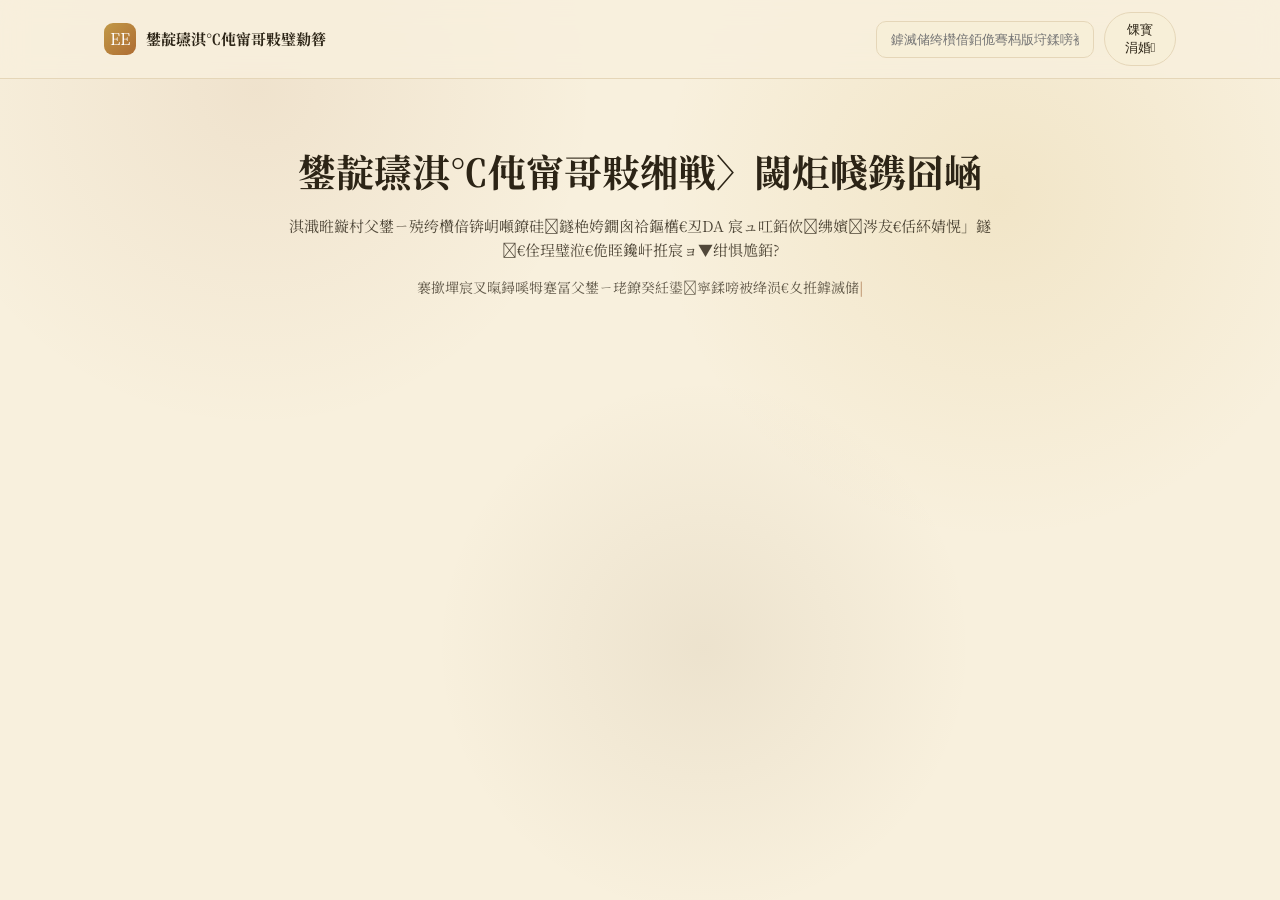
==== commit b1c5b268: "refine animation and trim links" ====
--- a/ee-study-guide.html
+++ b/ee-study-guide.html
@@ -3,7 +3,7 @@
 <head>
   <meta charset="UTF-8" />
   <meta name="viewport" content="width=device-width, initial-scale=1.0" />
-  <title>电子信息常用网页链接指南</title>
+  <title>鐢靛瓙淇℃伅甯哥敤缃戦〉閾炬帴鎸囧崡</title>
   <link rel="preconnect" href="https://fonts.googleapis.com" />
   <link rel="preconnect" href="https://fonts.gstatic.com" crossorigin />
   <link href="https://fonts.googleapis.com/css2?family=Noto+Serif+SC:wght@400;600;700&display=swap" rel="stylesheet" />
@@ -18,7 +18,6 @@
       --shadow-color: rgba(139, 69, 19, 0.12);
       --selection-color: #fae2b5;
     }
-
     [data-theme="dark"] {
       --bg-color: #1a1612;
       --text-color: #e8ddd0;
@@ -29,11 +28,8 @@
       --shadow-color: rgba(0, 0, 0, 0.3);
       --selection-color: #44361a;
     }
-
     * { box-sizing: border-box; }
-
     html { scroll-behavior: smooth; }
-
     body {
       margin: 0;
       background-color: var(--bg-color);
@@ -41,21 +37,14 @@
       font-family: "Noto Serif SC", "Times New Roman", "STZhongsong", "Songti SC", serif;
       line-height: 1.6;
     }
-
-    ::selection {
-      background-color: var(--selection-color);
-      color: var(--text-color);
-    }
-
+    ::selection { background-color: var(--selection-color); color: var(--text-color); }
     a { color: var(--link-color); text-decoration: none; }
-
     .link-line {
       color: inherit;
       text-decoration: none;
       position: relative;
       display: inline-block;
     }
-
     .link-line::before {
       content: "";
       position: absolute;
@@ -69,14 +58,8 @@
       transform-origin: right;
       transform: scaleX(1);
     }
-
     .link-line:hover { color: var(--link-color); }
-
-    .link-line:hover::before {
-      transform-origin: right;
-      transform: scaleX(0);
-    }
-
+    .link-line:hover::before { transform-origin: right; transform: scaleX(0); }
     .page-wrapper {
       position: relative;
       min-height: 100vh;
@@ -86,7 +69,6 @@
         radial-gradient(circle at 55% 72%, rgba(120, 90, 50, 0.09), transparent 28%),
         var(--bg-color);
     }
-
     [data-theme="dark"] .page-wrapper {
       background:
         radial-gradient(circle at 20% 10%, rgba(232, 221, 208, 0.07), transparent 28%),
@@ -94,14 +76,12 @@
         radial-gradient(circle at 55% 72%, rgba(167, 139, 108, 0.07), transparent 28%),
         var(--bg-color);
     }
-
     .page-particles {
       position: fixed;
       inset: 0;
       pointer-events: none;
       z-index: 0;
     }
-
     .top-bar {
       position: sticky;
       top: 0;
@@ -110,37 +90,32 @@
       background: color-mix(in srgb, var(--bg-color) 82%, transparent);
       border-bottom: 1px solid var(--button-border-color);
     }
-
     .cover-section {
       position: relative;
       z-index: 10;
-      max-width: 860px;
+      max-width: 900px;
       margin: 0 auto;
       text-align: center;
-      padding: 56px 18px 18px;
-    }
-
+      padding: 62px 18px 22px;
+    }
     .cover-section h1 {
       margin: 0;
       font-size: clamp(26px, 4.2vw, 38px);
       font-weight: 700;
     }
-
     .cover-cursor {
       display: inline-block;
       color: var(--link-color);
       animation: cursorBlink 1s steps(1) infinite;
     }
-
     @keyframes cursorBlink {
       0%, 48% { opacity: 1; }
       49%, 100% { opacity: 0; }
     }
-
     .nav-card {
       position: relative;
-      width: 320px;
-      height: 210px;
+      width: 340px;
+      height: 220px;
       border-radius: 10px;
       display: flex;
       flex-direction: column;
@@ -148,104 +123,127 @@
       justify-content: center;
       gap: 0.75rem;
       overflow: hidden;
-      transition: all 0.6s cubic-bezier(0.23, 1, 0.320, 1);
       text-decoration: none;
       cursor: pointer;
       color: #fff;
-    }
-
+      transform: translateY(18px);
+      opacity: 0;
+      transition: transform 0.6s cubic-bezier(0.23, 1, 0.320, 1), opacity 0.6s ease, box-shadow 0.6s ease;
+    }
+    .nav-card.is-visible { transform: translateY(0); opacity: 1; }
+    .nav-card:hover {
+      transform: rotate(-5deg) scale(1.08);
+      box-shadow: 0 18px 28px rgba(0, 0, 0, 0.22);
+    }
+    .nav-card-bg {
+      position: absolute;
+      inset: 0;
+      background: linear-gradient(-45deg, hsl(235, 25%, 58%) 0%, hsl(275, 22%, 52%) 100%);
+      transition: transform 0.7s cubic-bezier(0.23, 1, 0.320, 1);
+      z-index: 0;
+    }
+    .nav-card:hover .nav-card-bg { transform: scale(1.08); }
     .nav-card-icon {
+      position: relative;
+      z-index: 1;
       display: flex;
       align-items: center;
       justify-content: center;
+      width: 54px;
+      height: 54px;
+      border-radius: 14px;
       color: #fff;
-      transition: all 0.6s cubic-bezier(0.23, 1, 0.320, 1);
-      filter: drop-shadow(0 2px 4px rgba(0, 0, 0, 0.15));
-    }
-
+      background: rgba(255, 255, 255, 0.14);
+      backdrop-filter: blur(6px);
+      transition: transform 0.6s cubic-bezier(0.23, 1, 0.320, 1), opacity 0.5s ease;
+      box-shadow: 0 6px 14px rgba(0, 0, 0, 0.18);
+    }
     .nav-card-label {
-      font-size: 1.1rem;
+      position: relative;
+      z-index: 1;
+      font-size: 1.15rem;
       font-weight: 600;
       color: #fff;
-      transition: all 0.6s cubic-bezier(0.23, 1, 0.320, 1);
-      text-shadow: 0 1px 3px rgba(0, 0, 0, 0.2);
-    }
-
-    .nav-card:hover {
-      transform: rotate(-5deg) scale(1.1);
-      box-shadow: 0 10px 20px rgba(0, 0, 0, 0.2);
-    }
-
+      text-shadow: 0 1px 3px rgba(0, 0, 0, 0.25);
+      transition: transform 0.6s cubic-bezier(0.23, 1, 0.320, 1), opacity 0.5s ease;
+    }
     .nav-card:hover .nav-card-icon,
     .nav-card:hover .nav-card-label {
-      scale: 0;
+      transform: scale(0);
       opacity: 0;
     }
-
     .nav-card__content {
       position: absolute;
-      top: 50%;
-      left: 50%;
-      transform: translate(-50%, -50%) rotate(-45deg);
-      width: 100%;
-      height: 100%;
-      padding: 20px;
-      box-sizing: border-box;
-      background-color: var(--bg-color);
-      opacity: 0;
-      transition: all 0.6s cubic-bezier(0.23, 1, 0.320, 1);
+      inset: 0;
+      z-index: 1;
+      padding: 22px;
       display: flex;
       flex-direction: column;
       justify-content: center;
-      color: var(--text-color);
-    }
-
+      gap: 10px;
+      background-color: var(--bg-color);
+      color: var(--text-color);
+      transform: translate(-50%, -50%) rotate(-45deg) scale(0.7);
+      left: 50%;
+      top: 50%;
+      opacity: 0;
+      transition: all 0.65s cubic-bezier(0.23, 1, 0.320, 1);
+      border: 1px solid var(--button-border-color);
+    }
     .nav-card:hover .nav-card__content {
-      transform: translate(-50%, -50%) rotate(0deg);
+      transform: translate(-50%, -50%) rotate(0deg) scale(1);
       opacity: 1;
     }
-
     .nav-card__title {
       margin: 0;
-      font-size: 24px;
+      font-size: 22px;
       font-weight: 700;
       color: var(--text-color);
     }
-
     .nav-card__description {
-      margin: 10px 0 0;
+      margin: 0;
       font-size: 14px;
       color: var(--text-color);
-      opacity: 0.7;
-      line-height: 1.4;
-    }
-
+      opacity: 0.8;
+      line-height: 1.55;
+    }
     .nav-card-grid {
+      display: grid;
+      grid-template-columns: repeat(auto-fill, minmax(340px, 1fr));
+      gap: 28px;
+      padding: 1rem 1rem 2rem;
+      justify-items: center;
+    }
+    .filter-bar {
       display: flex;
       flex-wrap: wrap;
+      gap: 10px;
+      align-items: center;
       justify-content: center;
-      gap: 2.5rem;
-      padding: 1rem 1rem 2rem;
-    }
-
+      margin-bottom: 20px;
+      transform: translateY(16px);
+      opacity: 0;
+      transition: transform 0.7s cubic-bezier(0.23, 1, 0.320, 1), opacity 0.7s ease;
+    }
+    .filter-bar.is-visible { transform: translateY(0); opacity: 1; }
     .filter-chip {
       border: 1px solid var(--button-border-color);
       background: var(--postcard-bg-color);
       color: var(--text-color);
       border-radius: 999px;
-      padding: 7px 13px;
+      padding: 8px 14px;
       cursor: pointer;
-      transition: background 0.2s ease, border-color 0.2s ease, color 0.2s ease;
-    }
-
+      transition: background 0.2s ease, border-color 0.2s ease, color 0.2s ease, transform 0.2s ease;
+    }
     .filter-chip:hover, .filter-chip.active {
       background: var(--button-hover-color);
       border-color: var(--link-color);
       color: var(--link-color);
     }
-
+    .filter-chip:active { transform: scale(0.97); }
     .search-input {
       width: 100%;
+      max-width: 280px;
       border: 1px solid var(--button-border-color);
       background: var(--postcard-bg-color);
       color: var(--text-color);
@@ -254,28 +252,24 @@
       outline: none;
       transition: box-shadow 0.2s ease, border-color 0.2s ease;
     }
-
     .search-input:focus {
       border-color: var(--link-color);
       box-shadow: 0 0 0 4px rgba(139, 69, 19, 0.12);
     }
-
     [data-theme="dark"] .search-input:focus {
       box-shadow: 0 0 0 4px rgba(224, 160, 96, 0.14);
     }
-
     .pill {
       display: inline-flex;
       align-items: center;
       gap: 6px;
       border: 1px solid var(--button-border-color);
       border-radius: 999px;
-      padding: 3px 10px;
+      padding: 4px 11px;
       font-size: 12px;
       color: var(--text-color);
-      opacity: 0.85;
-    }
-
+      background: color-mix(in srgb, var(--bg-color) 92%, transparent);
+    }
     .back-top {
       position: fixed;
       right: 18px;
@@ -294,10 +288,8 @@
       box-shadow: 0 6px 14px var(--shadow-color);
       transition: transform 0.2s ease, background 0.2s ease;
     }
-
     .back-top:hover { transform: translateY(-2px); }
     .back-top:active { transform: scale(0.96); }
-
     .empty-hint {
       display: none;
       text-align: center;
@@ -305,15 +297,22 @@
       color: var(--text-color);
       opacity: 0.75;
     }
-
-    @media (max-width: 360px) {
-      .nav-card {
-        width: 100%;
-        max-width: 320px;
-        height: 190px;
-      }
-    }
-
+    .page-footer {
+      position: relative;
+      z-index: 10;
+      text-align: center;
+      padding: 18px 14px 24px;
+      color: var(--text-color);
+      opacity: 0;
+      transform: translateY(12px);
+      transition: opacity 0.7s ease, transform 0.7s cubic-bezier(0.23, 1, 0.320, 1);
+      font-size: 14px;
+    }
+    .page-footer.is-visible { opacity: 0.72; transform: translateY(0); }
+    @media (max-width: 420px) {
+      .nav-card { width: 100%; max-width: 340px; height: 210px; }
+      .nav-card-grid { grid-template-columns: 1fr; }
+    }
     @media (prefers-reduced-motion: reduce) {
       html { scroll-behavior: auto; }
       *, *::before, *::after {
@@ -322,8 +321,8 @@
         transition-duration: 0.01ms !important;
         scroll-behavior: auto !important;
       }
-    }
-
+      .nav-card, .filter-bar, .page-footer { transform: none; opacity: 1; }
+    }
     .sr-only {
       position: absolute;
       width: 1px;
@@ -340,154 +339,102 @@
 <body>
   <div class="page-wrapper">
     <canvas id="pageParticles" class="page-particles" aria-hidden="true"></canvas>
-
     <header class="top-bar">
-      <div style="max-width: 1100px; margin: 0 auto; padding: 10px 14px; display: flex; align-items: center; justify-content: space-between; gap: 12px; flex-wrap: wrap;">
+      <div style="max-width: 1100px; margin: 0 auto; padding: 12px 14px; display: flex; align-items: center; justify-content: space-between; gap: 14px; flex-wrap: wrap;">
         <div style="display: flex; align-items: center; gap: 10px;">
-          <span style="display: inline-grid; width: 30px; height: 30px; place-items: center; border-radius: 8px; color: #fff; background: linear-gradient(-45deg, hsl(28, 55%, 44%) 0%, hsl(40, 50%, 52%) 100%);">EE</span>
-          <span style="font-weight: 700;">电子信息常用资源</span>
+          <span style="display: inline-grid; width: 32px; height: 32px; place-items: center; border-radius: 9px; color: #fff; background: linear-gradient(-45deg, hsl(28, 55%, 44%) 0%, hsl(40, 50%, 52%) 100%);">EE</span>
+          <span style="font-weight: 700; font-size: 15px;">鐢靛瓙淇℃伅甯哥敤璧勬簮</span>
         </div>
         <div style="display: flex; align-items: center; gap: 10px;">
-          <label class="sr-only" for="siteSearch">搜索资源</label>
-          <input id="siteSearch" class="search-input" placeholder="搜索站点、描述或分类..." style="width: min(100%, 260px);" />
-          <button id="themeToggle" class="filter-chip" title="切换主题" aria-label="切换深色/浅色主题">🌗 主题</button>
+          <label class="sr-only" for="siteSearch">鎼滅储璧勬簮</label>
+          <input id="siteSearch" class="search-input" placeholder="鎼滅储绔欑偣銆佹弿杩版垨鍒嗙被..." />
+          <button id="themeToggle" class="filter-chip" title="鍒囨崲涓婚" aria-label="鍒囨崲娣辫壊/娴呰壊涓婚">馃寳 涓婚</button>
         </div>
       </div>
     </header>
-
     <section class="cover-section">
-      <h1>电子信息常用网页链接指南</h1>
-      <p style="margin: 10px auto 0; max-width: 640px; color: var(--text-color); opacity: 0.82;">
-        一份面向电子信息学生的常用国内站点索引，尽量选能直接访问、适合课设、竞赛、买件、查数据和写报告的方向。
+      <h1>鐢靛瓙淇℃伅甯哥敤缃戦〉閾炬帴鎸囧崡</h1>
+      <p style="margin: 12px auto 0; max-width: 720px; color: var(--text-color); opacity: 0.82; font-size: 15px;">
+        淇濈暀鏇村父鐢ㄧ殑绔欑偣锛岄噸鐐硅鐩栬姱鐗囪祫鏂欍€丒DA 宸ュ叿銆佽绋嬪涔犮€佸紑婧愰」鐩€佺珵璧涖€佹眰鑱屽拰宸ョ▼绀惧尯銆?
       </p>
-      <p style="margin: 14px auto 0; color: var(--text-color); opacity: 0.7;">
-        <span id="typewriterTarget">当前共整理多个常用站点，按分类整理，可直接跳转使用</span><span class="cover-cursor" aria-hidden="true">|</span>
+      <p style="margin: 14px auto 0; color: var(--text-color); opacity: 0.72; font-size: 14px;">
+        <span id="typewriterTarget">褰撳墠宸叉暣鐞嗘牳蹇冨父鐢ㄧ珯鐐癸紝鍙寜鍒嗙被绛涢€夊拰鎼滅储</span><span class="cover-cursor" aria-hidden="true">|</span>
       </p>
     </section>
-
-    <main style="position: relative; z-index: 10; max-width: 1100px; margin: 0 auto; padding: 18px 14px 120px;">
-      <section style="display: flex; flex-wrap: wrap; gap: 10px; align-items: center; justify-content: center; margin-bottom: 18px;">
-        <button class="filter-chip active" data-filter="all">全部</button>
-        <button class="filter-chip" data-filter="components">买件/常用商城</button>
-        <button class="filter-chip" data-filter="datasheet">Datasheet/型号</button>
-        <button class="filter-chip" data-filter="pcb">原理图/PCB/开源硬件</button>
-        <button class="filter-chip" data-filter="learn">学习/课程/视频</button>
-        <button class="filter-chip" data-filter="tools">EDA/仿真/软件工具</button>
-        <button class="filter-chip" data-filter="community">社区/博客/资讯</button>
-        <button class="filter-chip" data-filter="competition">竞赛/实验室/作品</button>
-        <button class="filter-chip" data-filter="job">考研/求职/技能</button>
+    <main style="position: relative; z-index: 10; max-width: 1180px; margin: 0 auto; padding: 18px 14px 120px;">
+      <section class="filter-bar" data-reveal>
+        <button class="filter-chip active" data-filter="all">鍏ㄩ儴</button>
+        <button class="filter-chip" data-filter="components">涔颁欢/鍟嗗煄</button>
+        <button class="filter-chip" data-filter="datasheet">鑺墖/鍨嬪彿</button>
+        <button class="filter-chip" data-filter="pcb">鍘熺悊鍥?PCB</button>
+        <button class="filter-chip" data-filter="learn">瀛︿範/璇剧▼</button>
+        <button class="filter-chip" data-filter="tools">EDA/宸ュ叿</button>
+        <button class="filter-chip" data-filter="community">绀惧尯/璧勮</button>
+        <button class="filter-chip" data-filter="competition">绔炶禌/瀹為獙瀹?/button>
+        <button class="filter-chip" data-filter="job">鑰冪爺/姹傝亴</button>
       </section>
-
-      <p id="emptyHint" class="empty-hint">没有匹配的站点，试试更短的关键词或切换分类。</p>
-
+      <p id="emptyHint" class="empty-hint">娌℃湁鍖归厤鐨勭珯鐐癸紝璇曡瘯鏇寸煭鐨勫叧閿瘝鎴栧垏鎹㈠垎绫汇€?/p>
       <div id="cardGrid" class="nav-card-grid"></div>
     </main>
-
-    <footer style="position: relative; z-index: 10; text-align: center; padding: 18px 14px 24px; color: var(--text-color); opacity: 0.7; font-size: 14px;">
-      建议收藏常用站点，按自己当前课设、实验、竞赛和求职阶段分批整理。
+    <footer class="page-footer" data-reveal>
+      寤鸿鎸夎璁俱€佸疄楠屻€佺珵璧涘拰姹傝亴闃舵鏀惰棌锛屽苟瀹氭湡鏁寸悊鎴愯嚜宸辩殑甯哥敤瀵艰埅銆?
     </footer>
-
-    <button id="backToTop" class="back-top" aria-label="回到顶部" title="回到顶部">
+    <button id="backToTop" class="back-top" aria-label="鍥炲埌椤堕儴" title="鍥炲埌椤堕儴">
       <svg width="18" height="18" viewBox="0 0 24 24" fill="none" stroke="currentColor" stroke-width="2.5" stroke-linecap="round" stroke-linejoin="round">
         <polyline points="18 15 12 9 6 15"></polyline>
       </svg>
     </button>
   </div>
-
   <script>
+    const prefersReducedMotion = window.matchMedia("(prefers-reduced-motion: reduce)").matches;
     const links = [
-      { name: "CSDN", url: "https://www.csdn.net/", tags: ["community", "learn"], icon: "CS", description: "查 bug、找代码片段、看嵌入式/C++/通信类文章和实战笔记。" },
-      { name: "博客园", url: "https://www.cnblogs.com/", tags: ["community", "learn"], icon: "博", description: "老牌技术博客平台，适合看工程实现和长期维护的项目记录。" },
-      { name: "掘金", url: "https://juejin.cn/", tags: ["community", "learn"], icon: "掘", description: "适合看前端、工程化、工具链、产品化实现和新人练手思路。" },
-      { name: "知乎", url: "https://www.zhihu.com/", tags: ["community", "learn"], icon: "知", description: "适合搜专业问题、择业、竞赛和入门路径的讨论。" },
-      { name: "Bilibili", url: "https://www.bilibili.com/", tags: ["learn"], icon: "B", description: "适合看公开课、竞赛经验、仪器拆解、EDA 实操和项目演示视频。" },
-      { name: "小芯半导体", url: "https://www.xchip.cn/", tags: ["datasheet", "components"], icon: "芯", description: "查芯片资料、中文 datasheet、替代料和选型信息比较方便。" },
-      { name: "立创商城", url: "https://www.szlcsc.com/", tags: ["components", "pcb"], icon: "立", description: "买电阻电容、模块、开发板和 PCB 打样、SMT 贴片常用。" },
-      { name: "得利电子", url: "https://www.ichunt.com/", tags: ["components", "datasheet"], icon: "得", description: "电子元器件商城，适合找被动元件、连接器和常用模块。" },
-      { name: "云汉芯城", url: "https://www.ickey.cn/", tags: ["components", "datasheet"], icon: "云", description: "元器件数据手册、采购和 BOM 配套查询常用。" },
-      { name: "唯样商城", url: "https://www.oneyac.com/", tags: ["components", "datasheet"], icon: "唯", description: "库存查询、型号检索和替代料选型比较直接。" },
-      { name: "嘉立创", url: "https://www.jlc.com/", tags: ["pcb", "components"], icon: "嘉", description: "PCB 打样、SMT、PCBA、3D 打印，做课设和量产小批量都很常用。" },
-      { name: "华秋电子", url: "https://www.hqew.com/", tags: ["components", "pcb"], icon: "华", description: "元器件商城和 PCB 服务都较全，适合从原理图到板子一站式推进。" },
-      { name: "贸泽电子", url: "https://www.mouser.cn/", tags: ["components", "datasheet"], icon: "M", description: "查原厂芯片、参考设计和器件选型说明很方便。" },
-      { name: "ST 意法半导体", url: "https://www.st.com/", tags: ["datasheet", "competition"], icon: "ST", description: "查 STM32 官方手册、参考设计、工具和例程首选。" },
-      { name: "NXP 官方", url: "https://www.nxp.com/", tags: ["datasheet", "competition"], icon: "NX", description: "查 i.MX、Kinetis、射频和汽车电子资料很全。" },
-      { name: "英飞凌 Infineon", url: "https://www.infineon.com/", tags: ["datasheet", "competition"], icon: "IF", description: "适合查功率器件、驱动和电源管理方案。" },
-      { name: "瑞萨电子", url: "https://www.renesas.cn/", tags: ["datasheet", "competition"], icon: "瑞", description: "适合看 MCU、汽车电子和工业控制方案资料。" },
-      { name: "英伟达 NVIDIA", url: "https://www.nvidia.cn/", tags: ["learn", "competition"], icon: "NV", description: "适合看边缘计算、CUDA、嵌入式 AI 和 Jetson 学习资料。" },
-      { name: "正点原子", url: "https://www.alientek.com/", tags: ["learn", "competition"], icon: "正", description: "STM32 和 Linux 嵌入式学习资料、例程和板卡参考价值高。" },
-      { name: "野火电子", url: "https://www.firebbs.cn/", tags: ["learn", "community"], icon: "野", description: "嵌入式入门、RTOS、Linux 和项目实战经验分享集中。" },
-      { name: "韦东山嵌入式", url: "https://www.100ask.net/", tags: ["learn", "competition"], icon: "韦", description: "嵌入式 Linux、驱动和项目实战课程比较系统。" },
-      { name: "开源原子", url: "https://atomgit.com/", tags: ["community", "tools"], icon: "A", description: "国产代码托管，适合托管课程设计、工具和作业仓库。" },
-      { name: "Gitee", url: "https://gitee.com/", tags: ["community", "tools"], icon: "G", description: "适合托管课程项目、脚本、小工具和开源工程。" },
-      { name: "GitHub", url: "https://github.com/", tags: ["community", "tools"], icon: "GH", description: "适合搜开源项目、看工程结构、学习项目和找 idea。" },
-      { name: "阿里云开发平台", url: "https://www.aliyun.com/", tags: ["tools", "learn"], icon: "云", description: "适合部署课程项目、做云端小服务和实验环境。" },
-      { name: "腾讯云", url: "https://cloud.tencent.com/", tags: ["tools", "learn"], icon: "腾", description: "适合搭简单后端、服务器实验和部署个人作品。" },
-      { name: "华为云", url: "https://www.huaweicloud.com/", tags: ["tools", "learn"], icon: "华", description: "适合看 IoT、嵌入式云端和国产化方案资料。" },
-      { name: "百度飞桨", url: "https://www.paddlepaddle.org.cn/", tags: ["learn", "tools"], icon: "P", description: "适合入门 AI、做图像分类、边缘推理和课程大作业参考。" },
-      { name: "PyTorch 中文", url: "https://pytorch-cn.readthedocs.io/", tags: ["learn", "tools"], icon: "PT", description: "适合快速看 PyTorch 中文说明和入门示例。" },
-      { name: "中国大学 MOOC", url: "https://www.icourse163.org/", tags: ["learn"], icon: "M", description: "适合补电路、信号、嵌入式、Python 和通信类课程基础。" },
-      { name: "学堂在线", url: "https://www.xuetangx.com/", tags: ["learn"], icon: "学", description: "适合看高校公开课和电子相关专业基础课。" },
-      { name: "我要自学网", url: "https://www.51zxw.net/", tags: ["learn", "tools"], icon: "51", description: "适合快速看软件工具、电路入门和工程类操作视频。" },
-      { name: "Coursera", url: "https://www.coursera.org/", tags: ["learn"], icon: "C", description: "适合补系统化专业基础和项目导向课程。" },
-      { name: "STM32CubeMX", url: "https://www.st.com/stm32cubemx", tags: ["datasheet", "tools"], icon: "C", description: "STM32 初始化配置和代码生成常用工具。" },
-      { name: "KiCad", url: "https://www.kicad.org/", tags: ["pcb", "tools"], icon: "K", description: "开源 PCB 工具，适合从原理图到 PCB 全流程练习。" },
-      { name: "立创EDA", url: "https://lceda.cn/", tags: ["pcb", "tools"], icon: "EDA", description: "在线原理图和 PCB 工具，适合快速出课程设计板。" },
-      { name: "Multisim", url: "https://www.ni.com/multisim", tags: ["tools"], icon: "M", description: "适合电路仿真、模电/数电实验验证和教学演示。" },
-      { name: "Proteus", url: "https://www.labcenter.com/", tags: ["tools"], icon: "P", description: "适合单片机仿真、简单电路验证和入门实验。" },
-      { name: "MATLAB", url: "https://www.mathworks.com/products/matlab.html", tags: ["tools"], icon: "MA", description: "适合信号处理、控制系统和算法仿真练习。" },
-      { name: "Simulink", url: "https://www.mathworks.com/products/simulink.html", tags: ["tools"], icon: "SI", description: "适合控制算法建模和嵌入式算法验证。" },
-      { name: "Git for Windows", url: "https://gitforwindows.org/", tags: ["tools"], icon: "G", description: "适合本地版本控制、脚本管理和工程协作习惯养成。" },
-      { name: "VS Code", url: "https://code.visualstudio.com/", tags: ["tools"], icon: "VS", description: "适合写代码、做文档、运行脚本和开发小工具。" },
-      { name: "Keil MDK", url: "https://www.keil.com/", tags: ["tools", "competition"], icon: "K", description: "适合 STM32 开发和单片机课程实验使用。" },
-      { name: "IAR EW", url: "https://www.iar.com/", tags: ["tools", "competition"], icon: "I", description: "适合嵌入式编译、调试和工程稳定性练习。" },
-      { name: "微信开发者社区", url: "https://developers.weixin.qq.com/", tags: ["community", "tools"], icon: "微", description: "适合看小程序、轻应用和前端生态实践。" },
-      { name: "阿里云开发者", url: "https://developer.aliyun.com/", tags: ["community", "tools"], icon: "云", description: "适合看云原生、IoT 和后端开发实践内容。" },
-      { name: "腾讯技术工程", url: "https://cloud.tencent.com/developer", tags: ["community", "learn"], icon: "腾", description: "适合看工程实践、后端和平台技术文章。" },
-      { name: "华为开发者", url: "https://developer.huawei.com/", tags: ["community", "tools"], icon: "华", description: "适合看 HarmonyOS、IoT 和嵌入式开发资料。" },
-      { name: "瑞萨电子社区", url: "https://community.renesas.com/", tags: ["community", "datasheet"], icon: "瑞", description: "适合看 MCU 应用笔记和方案讨论。" },
-      { name: "NXP 社区", url: "https://www.nxp.com/community", tags: ["community", "datasheet"], icon: "NX", description: "适合看处理器资料、参考设计和问答。" },
-      { name: "TI E2E 社区", url: "https://e2e.ti.com/", tags: ["community", "datasheet"], icon: "TI", description: "适合看电源、接口和模拟芯片讨论。" },
-      { name: "ST 社区", url: "https://community.st.com/", tags: ["community", "datasheet"], icon: "ST", description: "适合 STM32 问题排查、例程和工具讨论。" },
-      { name: "Arduino 中文社区", url: "https://www.arduino.cn/", tags: ["community", "learn"], icon: "A", description: "适合入门硬件、传感器和快速原型开发。" },
-      { name: "树莓派中国", url: "https://www.raspberrypi.com/", tags: ["learn", "competition"], icon: "R", description: "适合 Linux 入门、物联网和边缘计算实践。" },
-      { name: "RT-Thread", url: "https://www.rt-thread.org/", tags: ["learn", "competition"], icon: "RT", description: "适合实时操作系统、嵌入式软件和项目实战。" },
-      { name: "RTOS 中文站", url: "https://www.rtos.cn/", tags: ["learn", "competition"], icon: "RT", description: "适合看实时操作系统和嵌入式系统资料。" },
-      { name: "Linux 中国", url: "https://linux.cn/", tags: ["learn", "tools"], icon: "L", description: "适合看 Linux、嵌入式系统和开源工具内容。" },
-      { name: "CSDN 学院", url: "https://edu.csdn.net/", tags: ["learn", "job"], icon: "学", description: "适合看系统化课程、实战课和项目课。" },
-      { name: "慕课网", url: "https://www.imooc.com/", tags: ["learn", "tools"], icon: "慕", description: "适合补前端、后端、Python 和项目实战课程。" },
-      { name: "极客学院", url: "https://www.jikexueyuan.com/", tags: ["learn"], icon: "极", description: "适合入门编程、嵌入式、运维和 AI 基础。" },
-      { name: "全国大学生电子设计竞赛", url: "http://www.nuedc-training.com.cn/", tags: ["competition"], icon: "电赛", description: "电子信息类核心竞赛，适合查竞赛资讯、培训资料和作品参考。" },
-      { name: "全国大学生智能汽车竞赛", url: "http://www.smartcar.org.cn/", tags: ["competition"], icon: "智能车", description: "适合看智能车技术分享、车模方案、传感器和视觉组经验。" },
-      { name: "ACM/ICPC", url: "https://icpc.global/", tags: ["competition"], icon: "ACM", description: "适合看国际大学生程序设计竞赛规则、区域赛和训练资源。" },
-      { name: "RoboMaster 机甲大师赛", url: "https://www.robomaster.com/", tags: ["competition"], icon: "RM", description: "适合看机器人竞赛、视觉、嵌入式、云台和工程踩坑经验。" },
-      { name: "全国大学生机器人大赛", url: "http://www.robotcontest.cn/", tags: ["competition"], icon: "机器", description: "适合看机器人相关竞赛、机甲、救援、服务类项目经验。" },
-      { name: "蓝桥杯", url: "https://dasai.lanqiao.cn/", tags: ["competition"], icon: "蓝", description: "适合看嵌入式、软件类竞赛和项目实战训练内容。" },
-      { name: "赛氪", url: "https://www.saikr.com/", tags: ["competition"], icon: "赛", description: "适合找大学生竞赛、科创比赛和项目实践机会。" },
-      { name: "我爱竞赛网", url: "https://www.52jingsai.com/", tags: ["competition"], icon: "我", description: "适合看大学生竞赛信息、立项和组队思路。" },
-      { name: "全国大学生竞赛网", url: "http://www.cxcyds.com/", tags: ["competition"], icon: "竞", description: "适合看官方大学生竞赛通知和资料。" },
-      { name: "电子创新网", url: "https://www.eeinnovation.com/", tags: ["community", "learn"], icon: "新", description: "适合看创新项目、电子设计和学生作品。" },
-      { name: "电子发烧友", url: "https://www.elecfans.com/", tags: ["community", "learn"], icon: "电", description: "适合看行业资讯、模块选型和项目参考。" },
-      { name: "与非网", url: "https://www.eefocus.com/", tags: ["community", "learn"], icon: "E", description: "适合看半导体、硬件方案和工程师讨论。" },
-      { name: "21IC 电子网", url: "https://www.21ic.com/", tags: ["community", "learn"], icon: "21", description: "适合看行业资讯、技术文章和器件资料。" },
-      { name: "EEPW 电子工程世界", url: "https://www.eepw.com.cn/", tags: ["community", "learn"], icon: "EE", description: "适合看电子技术文章、方案和行业新闻。" },
-      { name: "电子森林", url: "https://www.eetree.cn/", tags: ["community", "pcb"], icon: "林", description: "适合看 PCB、硬件设计和开源项目实践。" },
-      { name: "电源网", url: "https://www.dianyuan.cn/", tags: ["community", "learn"], icon: "源", description: "适合看电源设计、充电、供电和功率器件方案。" },
-      { name: "EEWorld 论坛", url: "https://bbs.eeworld.com.cn/", tags: ["community", "learn"], icon: "B", description: "适合看讨论帖、求助帖和项目经验。" },
-      { name: "泰克示波器", url: "https://www.tek.com.cn/", tags: ["learn", "competition"], icon: "泰", description: "适合看示波器、探头和测量仪器资料。" },
-      { name: "是德科技", url: "https://www.keysight.com.cn/", tags: ["learn", "competition"], icon: "是", description: "适合看射频、仪器和测试测量资料。" },
-      { name: "固纬电子", url: "https://www.gwinstek.com/", tags: ["learn", "competition"], icon: "固", description: "适合看基础仪器、电源和教学实验设备。" },
-      { name: "普源精电", url: "https://www.rigol.com.cn/", tags: ["learn", "competition"], icon: "普", description: "适合看示波器、信号源和国产仪器资料。" },
-      { name: "知网", url: "https://www.cnki.net/", tags: ["learn", "job"], icon: "知", description: "适合查论文、写毕设和整理文献综述。" },
-      { name: "万方数据", url: "https://www.wanfangdata.com.cn/", tags: ["learn", "job"], icon: "万", description: "适合查文献、数据和论文参考资料。" },
-      { name: "LeetCode", url: "https://leetcode.cn/", tags: ["learn", "job"], icon: "L", description: "适合打基础、补算法和准备校招笔试。" },
-      { name: "牛客网", url: "https://www.nowcoder.com/", tags: ["learn", "job"], icon: "牛", description: "适合看校招、笔试、面试和求职经验。" },
-      { name: "极客时间", url: "https://time.geekbang.org/", tags: ["learn", "job"], icon: "极", description: "适合看系统化专栏和工程进阶课程。" },
-      { name: "菜鸟教程", url: "https://www.runoob.com/", tags: ["learn", "tools"], icon: "菜", description: "适合快速入门语言、工具和基础概念。" },
-      { name: "MDN Web Docs", url: "https://developer.mozilla.org/", tags: ["learn", "tools"], icon: "M", description: "适合查前端、网络和 Web 开发权威资料。" },
-      { name: "Stack Overflow", url: "https://stackoverflow.com/", tags: ["community", "learn"], icon: "S", description: "适合查编程问题、报错和工程实现细节。" },
-      { name: "GitHub Trending", url: "https://github.com/trending", tags: ["community", "tools"], icon: "GT", description: "适合找热门开源项目和创作灵感。" }
+      { name: "CSDN", url: "https://www.csdn.net/", tags: ["community", "learn"], icon: "CS", description: "鏌?bug銆佹壘浠ｇ爜鐗囨銆佺湅宓屽叆寮?C++/閫氫俊绫绘枃绔犲拰瀹炴垬绗旇銆? },
+      { name: "鎺橀噾", url: "https://juejin.cn/", tags: ["community", "learn"], icon: "鎺?, description: "鐪嬪伐绋嬪寲銆佸墠绔€佸伐鍏烽摼銆佷骇鍝佸寲瀹炵幇鍜屾柊浜虹粌鎵嬫€濊矾銆? },
+      { name: "鐭ヤ箮", url: "https://www.zhihu.com/", tags: ["community", "learn"], icon: "鐭?, description: "鎼滀笓涓氶棶棰樸€佺珵璧涚粡楠屻€佹嫨涓氬拰鍏ラ棬璺緞璁ㄨ銆? },
+      { name: "Bilibili", url: "https://www.bilibili.com/", tags: ["learn"], icon: "B", description: "鐪嬪叕寮€璇俱€佺珵璧涚粡楠屻€佷华鍣ㄦ媶瑙ｃ€丒DA 瀹炴搷鍜岄」鐩紨绀恒€? },
+      { name: "GitHub", url: "https://github.com/", tags: ["community", "tools", "competition"], icon: "GH", description: "鎼滃紑婧愰」鐩€佺湅宸ョ▼缁撴瀯銆佸涔犱綔鍝佸拰鎵?idea銆? },
+      { name: "Gitee", url: "https://gitee.com/", tags: ["community", "tools"], icon: "G", description: "鎵樼璇剧▼椤圭洰銆佽剼鏈€佸皬宸ュ叿鍜屽浗鍐呭紑婧愬伐绋嬨€? },
+      { name: "灏忚姱鍗婂浣?, url: "https://www.xchip.cn/", tags: ["datasheet", "components"], icon: "鑺?, description: "鏌ヨ姱鐗囪祫鏂欍€佷腑鏂?datasheet銆佹浛浠ｆ枡鍜岄€夊瀷淇℃伅銆? },
+      { name: "绔嬪垱鍟嗗煄", url: "https://www.szlcsc.com/", tags: ["components", "pcb"], icon: "绔?, description: "涔板厓鍣ㄤ欢銆佹ā鍧椼€佸紑鍙戞澘锛屼互鍙?PCB 鎵撴牱/SMT 甯哥敤銆? },
+      { name: "鍢夌珛鍒?, url: "https://www.jlc.com/", tags: ["pcb", "components"], icon: "鍢?, description: "PCB 鎵撴牱銆丼MT銆丳CBA銆?D 鎵撳嵃锛岃璁惧拰灏忔壒閲忛兘甯哥敤銆? },
+      { name: "鍗庣鐢靛瓙", url: "https://www.hqew.com/", tags: ["components", "pcb"], icon: "鍗?, description: "鍏冨櫒浠跺晢鍩庡拰 PCB 鏈嶅姟杈冨叏锛屾柟渚夸粠鍘熺悊鍥惧埌鏉垮瓙銆? },
+      { name: "璐告辰鐢靛瓙", url: "https://www.mouser.cn/", tags: ["components", "datasheet"], icon: "M", description: "鏌ュ師鍘傝姱鐗囥€佸弬鑰冭璁″拰鍣ㄤ欢閫夊瀷璇存槑銆? },
+      { name: "ST 鎰忔硶鍗婂浣?, url: "https://www.st.com/", tags: ["datasheet", "competition"], icon: "ST", description: "鏌?STM32 瀹樻柟鎵嬪唽銆佸弬鑰冭璁°€佸伐鍏峰拰渚嬬▼棣栭€夈€? },
+      { name: "NXP 瀹樻柟", url: "https://www.nxp.com/", tags: ["datasheet", "competition"], icon: "NX", description: "鏌?i.MX銆並inetis銆佸皠棰戝拰姹借溅鐢靛瓙璧勬枡銆? },
+      { name: "鑻遍鍑?, url: "https://www.infineon.com/", tags: ["datasheet", "competition"], icon: "IF", description: "鏌ュ姛鐜囧櫒浠躲€侀┍鍔ㄥ拰鐢垫簮绠＄悊鏂规銆? },
+      { name: "鐟炶惃鐢靛瓙", url: "https://www.renesas.cn/", tags: ["datasheet", "competition"], icon: "鐟?, description: "鐪?MCU銆佹苯杞︾數瀛愬拰宸ヤ笟鎺у埗鏂规璧勬枡銆? },
+      { name: "绔嬪垱EDA", url: "https://lceda.cn/", tags: ["pcb", "tools"], icon: "EDA", description: "鍦ㄧ嚎鍘熺悊鍥惧拰 PCB 宸ュ叿锛岄€傚悎蹇€熷嚭璇剧▼璁捐鏉裤€? },
+      { name: "KiCad", url: "https://www.kicad.org/", tags: ["pcb", "tools"], icon: "K", description: "寮€婧?PCB 宸ュ叿锛岄€傚悎浠庡師鐞嗗浘鍒?PCB 鍏ㄦ祦绋嬬粌涔犮€? },
+      { name: "Multisim", url: "https://www.ni.com/multisim", tags: ["tools"], icon: "M", description: "閫傚悎鐢佃矾浠跨湡銆佹ā鐢?鏁扮數瀹為獙楠岃瘉鍜屾暀瀛︽紨绀恒€? },
+      { name: "Proteus", url: "https://www.labcenter.com/", tags: ["tools"], icon: "P", description: "閫傚悎鍗曠墖鏈轰豢鐪熴€佺畝鍗曠數璺獙璇佸拰鍏ラ棬瀹為獙銆? },
+      { name: "MATLAB", url: "https://www.mathworks.com/products/matlab.html", tags: ["tools"], icon: "MA", description: "閫傚悎淇″彿澶勭悊銆佹帶鍒剁郴缁熷拰绠楁硶浠跨湡缁冧範銆? },
+      { name: "Keil MDK", url: "https://www.keil.com/", tags: ["tools", "competition"], icon: "K", description: "閫傚悎 STM32 寮€鍙戝拰鍗曠墖鏈鸿绋嬪疄楠屼娇鐢ㄣ€? },
+      { name: "IAR EW", url: "https://www.iar.com/", tags: ["tools", "competition"], icon: "I", description: "閫傚悎宓屽叆寮忕紪璇戙€佽皟璇曞拰宸ョ▼绋冲畾鎬х粌涔犮€? },
+      { name: "VS Code", url: "https://code.visualstudio.com/", tags: ["tools"], icon: "VS", description: "閫傚悎鍐欎唬鐮併€佸仛鏂囨。銆佽繍琛岃剼鏈拰寮€鍙戝皬宸ュ叿銆? },
+      { name: "Git for Windows", url: "https://gitforwindows.org/", tags: ["tools"], icon: "G", description: "閫傚悎鏈湴鐗堟湰鎺у埗銆佽剼鏈鐞嗗拰宸ョ▼鍗忎綔涔犳儻鍏绘垚銆? },
+      { name: "姝ｇ偣鍘熷瓙", url: "https://www.alientek.com/", tags: ["learn", "competition"], icon: "姝?, description: "STM32 鍜?Linux 宓屽叆寮忓涔犺祫鏂欍€佷緥绋嬪拰鏉垮崱鍙傝€冦€? },
+      { name: "閲庣伀鐢靛瓙", url: "https://www.firebbs.cn/", tags: ["learn", "community"], icon: "閲?, description: "宓屽叆寮忓叆闂ㄣ€丷TOS銆丩inux 鍜岄」鐩疄鎴樼粡楠岄泦涓€? },
+      { name: "闊︿笢灞卞祵鍏ュ紡", url: "https://www.100ask.net/", tags: ["learn", "competition"], icon: "闊?, description: "宓屽叆寮?Linux銆侀┍鍔ㄥ拰椤圭洰瀹炴垬璇剧▼杈冪郴缁熴€? },
+      { name: "涓浗澶у MOOC", url: "https://www.icourse163.org/", tags: ["learn"], icon: "M", description: "閫傚悎琛ョ數璺€佷俊鍙枫€佸祵鍏ュ紡銆丳ython 鍜岄€氫俊绫诲熀纭€銆? },
+      { name: "瀛﹀爞鍦ㄧ嚎", url: "https://www.xuetangx.com/", tags: ["learn"], icon: "瀛?, description: "閫傚悎鐪嬮珮鏍″叕寮€璇惧拰鐢靛瓙鐩稿叧涓撲笟鍩虹璇俱€? },
+      { name: "娉板厠绉戞妧", url: "https://www.tek.com.cn/", tags: ["learn", "competition"], icon: "娉?, description: "鐪嬬ず娉㈠櫒銆佹帰澶村拰娴嬭瘯娴嬮噺璧勬枡銆? },
+      { name: "鏄痉绉戞妧", url: "https://www.keysight.com.cn/", tags: ["learn", "competition"], icon: "鏄?, description: "鐪嬪皠棰戙€佷华鍣ㄥ拰娴嬭瘯娴嬮噺璧勬枡銆? },
+      { name: "鏅簮绮剧數", url: "https://www.rigol.com.cn/", tags: ["learn", "competition"], icon: "鏅?, description: "鐪嬬ず娉㈠櫒銆佷俊鍙锋簮鍜屽浗浜т华鍣ㄨ祫鏂欍€? },
+      { name: "鍏ㄥ浗澶у鐢熺數瀛愯璁＄珵璧?, url: "http://www.nuedc-training.com.cn/", tags: ["competition"], icon: "鐢佃禌", description: "鐢靛瓙淇℃伅鏍稿績绔炶禌锛岄€傚悎鏌ヨ祫璁€佸煿璁拰浣滃搧鍙傝€冦€? },
+      { name: "鍏ㄥ浗澶у鐢熸櫤鑳芥苯杞︾珵璧?, url: "http://www.smartcar.org.cn/", tags: ["competition"], icon: "鏅鸿兘杞?, description: "閫傚悎鐪嬭溅妯℃柟妗堛€佷紶鎰熷櫒銆佽瑙夊拰绔炶禌缁忛獙銆? },
+      { name: "ACM/ICPC", url: "https://icpc.global/", tags: ["competition"], icon: "ACM", description: "閫傚悎鐪嬬▼搴忚璁＄珵璧涜鍒欍€佸尯鍩熻禌鍜岃缁冭祫婧愩€? },
+      { name: "RoboMaster 鏈虹敳澶у笀璧?, url: "https://www.robomaster.com/", tags: ["competition"], icon: "RM", description: "閫傚悎鐪嬫満鍣ㄤ汉銆佽瑙夈€佸祵鍏ュ紡鍜屽伐绋嬭俯鍧戠粡楠屻€? },
+      { name: "鍏ㄥ浗澶у鐢熸満鍣ㄤ汉澶ц禌", url: "http://www.robotcontest.cn/", tags: ["competition"], icon: "鏈哄櫒", description: "閫傚悎鐪嬫満鍣ㄤ汉鐩稿叧绔炶禌鍜岄」鐩疄鎴樼粡楠屻€? },
+      { name: "钃濇ˉ鏉?, url: "https://dasai.lanqiao.cn/", tags: ["competition"], icon: "钃?, description: "閫傚悎鐪嬪祵鍏ュ紡銆佽蒋浠剁被绔炶禌鍜岃缁冨唴瀹广€? },
+      { name: "璧涙蔼", url: "https://www.saikr.com/", tags: ["competition"], icon: "璧?, description: "閫傚悎鎵惧ぇ瀛︾敓绔炶禌銆佺鍒涙瘮璧涘拰椤圭洰瀹炶返鏈轰細銆? },
+      { name: "鐭ョ綉", url: "https://www.cnki.net/", tags: ["learn", "job"], icon: "鐭?, description: "閫傚悎鏌ヨ鏂囥€佸啓姣曡鍜屾暣鐞嗘枃鐚患杩般€? },
+      { name: "LeetCode", url: "https://leetcode.cn/", tags: ["learn", "job"], icon: "L", description: "閫傚悎鎵撳熀纭€銆佽ˉ绠楁硶鍜屽噯澶囩瑪璇曢潰璇曘€? },
+      { name: "鐗涘缃?, url: "https://www.nowcoder.com/", tags: ["learn", "job"], icon: "鐗?, description: "閫傚悎鐪嬫牎鎷涖€佺瑪璇曘€侀潰璇曞拰姹傝亴缁忛獙銆? },
+      { name: "鏋佸鏃堕棿", url: "https://time.geekbang.org/", tags: ["learn", "job"], icon: "鏋?, description: "閫傚悎鐪嬬郴缁熷寲涓撴爮鍜屽伐绋嬭繘闃惰绋嬨€? },
+      { name: "鑿滈笩鏁欑▼", url: "https://www.runoob.com/", tags: ["learn", "tools"], icon: "鑿?, description: "閫傚悎蹇€熷叆闂ㄨ瑷€銆佸伐鍏峰拰鍩虹姒傚康銆? },
+      { name: "MDN Web Docs", url: "https://developer.mozilla.org/", tags: ["learn", "tools"], icon: "M", description: "閫傚悎鏌ュ墠绔€佺綉缁滃拰 Web 寮€鍙戞潈濞佽祫鏂欍€? },
+      { name: "Stack Overflow", url: "https://stackoverflow.com/", tags: ["community", "learn"], icon: "S", description: "閫傚悎鏌ョ紪绋嬮棶棰樸€佹姤閿欏拰宸ョ▼瀹炵幇缁嗚妭銆? }
     ];
-
     const uniqueLinks = [];
     const seen = new Set();
     for (const item of links) {
@@ -509,7 +456,7 @@
       "linear-gradient(-45deg, hsl(25, 55%, 52%) 0%, hsl(45, 50%, 50%) 100%)",
       "linear-gradient(-45deg, hsl(141, 45%, 46%) 0%, hsl(181, 42%, 42%) 100%)",
       "linear-gradient(-45deg, hsl(210, 40%, 52%) 0%, hsl(240, 30%, 50%) 100%)",
-      "linear-gradient(-45deg, hsl(340, 35%, 54%) 0%, hsl(20, 40%, 52%) 100%)",
+      "linear-gradient(-45deg, hsl(340, 35%, 54%) 0%, hsl(20, 40%, 52%) 100%)"
     ];
 
     function hashColor(str) {
@@ -531,10 +478,13 @@
         card.setAttribute("data-tags", item.tags.join(" "));
         card.setAttribute("data-keywords", `${item.name} ${item.description} ${item.tags.join(" ")}`.toLowerCase());
 
+        const bg = document.createElement("span");
+        bg.className = "nav-card-bg";
+        bg.style.background = item.color || hashColor(item.url);
+
         const icon = document.createElement("span");
         icon.className = "nav-card-icon";
         icon.textContent = item.icon || item.name.slice(0, 2);
-        icon.style.background = "transparent";
 
         const label = document.createElement("span");
         label.className = "nav-card-label";
@@ -558,7 +508,6 @@
         item.tags.forEach(tag => {
           const span = document.createElement("span");
           span.className = "pill";
-          span.style.background = "var(--bg-color)";
           span.textContent = tag;
           tagRow.appendChild(span);
         });
@@ -566,12 +515,6 @@
         content.appendChild(title);
         content.appendChild(desc);
         content.appendChild(tagRow);
-
-        const bg = document.createElement("span");
-        bg.style.position = "absolute";
-        bg.style.inset = "0";
-        bg.style.background = item.color || hashColor(item.url);
-        bg.style.zIndex = "-1";
 
         card.appendChild(bg);
         card.appendChild(icon);
@@ -581,8 +524,13 @@
       });
 
       emptyHint.style.display = items.length ? "none" : "block";
-    }
-
+
+      requestAnimationFrame(() => {
+        document.querySelectorAll(".nav-card").forEach((node, idx) => {
+          node.style.transitionDelay = `${(idx % 12) * 35}ms`;
+        });
+      });
+    }
     function applyFilter(filter, keyword = "") {
       const kw = keyword.trim().toLowerCase();
       const filtered = uniqueLinks.filter(item => {
@@ -606,9 +554,9 @@
     siteSearch.addEventListener("input", () => applyFilter(currentFilter, siteSearch.value));
 
     const typewriterTexts = [
-      "当前共整理多个常用站点，按分类整理，可直接跳转使用",
-      "适合查芯片、EDA、课程、竞赛、求职和日常学习资料",
-      "建议配合课设、实验、竞赛和求职阶段分批收藏",
+      "褰撳墠宸叉暣鐞嗘牳蹇冨父鐢ㄧ珯鐐癸紝鍙寜鍒嗙被绛涢€夊拰鎼滅储",
+      "閲嶇偣瑕嗙洊鑺墖璧勬枡銆丒DA 宸ュ叿銆佽绋嬨€佺珵璧涖€佹眰鑱屽拰绀惧尯",
+      "寤鸿鎸夎璁俱€佸疄楠屻€佺珵璧涘拰姹傝亴闃舵鍒嗘壒鏀惰棌"
     ];
     const typewriterTarget = document.getElementById("typewriterTarget");
     let phraseIndex = 0;
@@ -632,12 +580,12 @@
           phraseIndex += 1;
         }
       }
-      setTimeout(typeWriter, isDeleting ? 30 : 65);
+      setTimeout(typeWriter, isDeleting ? 28 : 62);
     }
 
     function initParticles() {
       const canvas = document.getElementById("pageParticles");
-      if (!canvas || window.matchMedia("(prefers-reduced-motion: reduce)").matches) {
+      if (!canvas || prefersReducedMotion) {
         return;
       }
       const ctx = canvas.getContext("2d");
@@ -647,12 +595,12 @@
       };
       resize();
       window.addEventListener("resize", resize);
-      const particles = Array.from({ length: 38 }).map(() => ({
+      const particles = Array.from({ length: 36 }).map(() => ({
         x: Math.random() * canvas.width,
         y: Math.random() * canvas.height,
         radius: Math.random() * 1.3 + 0.6,
-        speedX: (Math.random() - 0.5) * 0.25,
-        speedY: (Math.random() - 0.5) * 0.25,
+        speedX: (Math.random() - 0.5) * 0.24,
+        speedY: (Math.random() - 0.5) * 0.24,
         opacity: Math.random() * 0.22 + 0.08,
       }));
       const draw = () => {
@@ -674,13 +622,12 @@
       };
       draw();
     }
-
     function applyTheme() {
       const saved = localStorage.getItem("ee-guide-theme");
       const prefersDark = window.matchMedia("(prefers-color-scheme: dark)").matches;
       const theme = saved ? saved : prefersDark ? "dark" : "light";
       document.documentElement.setAttribute("data-theme", theme);
-      themeToggle.textContent = theme === "dark" ? "☀️ 主题" : "🌗 主题";
+      themeToggle.textContent = theme === "dark" ? "馃寳 涓婚" : "馃寳 涓婚";
     }
 
     themeToggle.addEventListener("click", () => {
@@ -691,17 +638,31 @@
     });
 
     window.addEventListener("scroll", () => {
-      backToTop.style.display = window.scrollY > 380 ? "flex" : "none";
+      backToTop.style.display = window.scrollY > 420 ? "flex" : "none";
     });
 
     backToTop.addEventListener("click", () => {
       window.scrollTo({ top: 0, behavior: "smooth" });
     });
 
+    function revealOnScroll() {
+      const observer = new IntersectionObserver((entries) => {
+        entries.forEach(entry => {
+          if (entry.isIntersecting) {
+            entry.target.classList.add("is-visible");
+            observer.unobserve(entry.target);
+          }
+        });
+      }, { threshold: 0.12, rootMargin: "0px 0px -28px 0px" });
+
+      document.querySelectorAll("[data-reveal], .nav-card").forEach(el => observer.observe(el));
+    }
+
     applyTheme();
     initParticles();
     renderCards(uniqueLinks);
-    setTimeout(typeWriter, 400);
+    revealOnScroll();
+    setTimeout(typeWriter, prefersReducedMotion ? 0 : 420);
   </script>
 </body>
 </html>
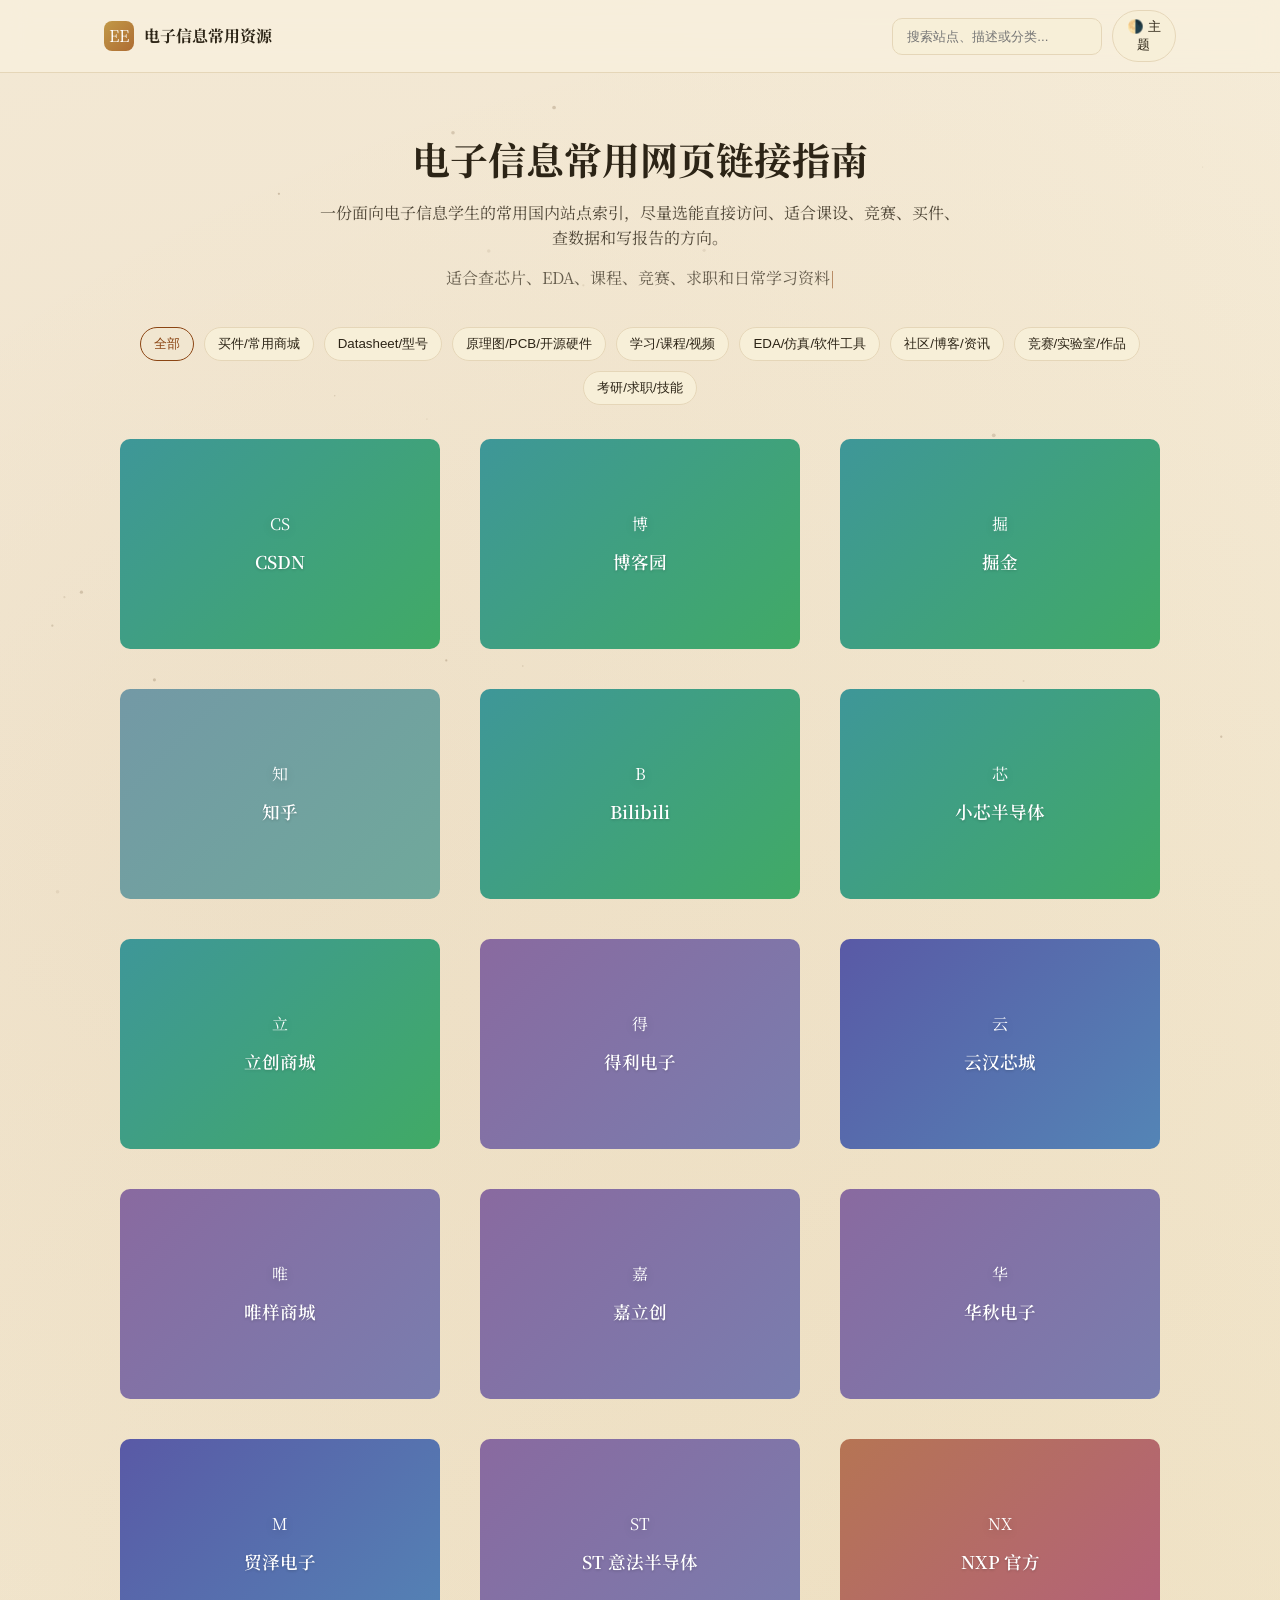
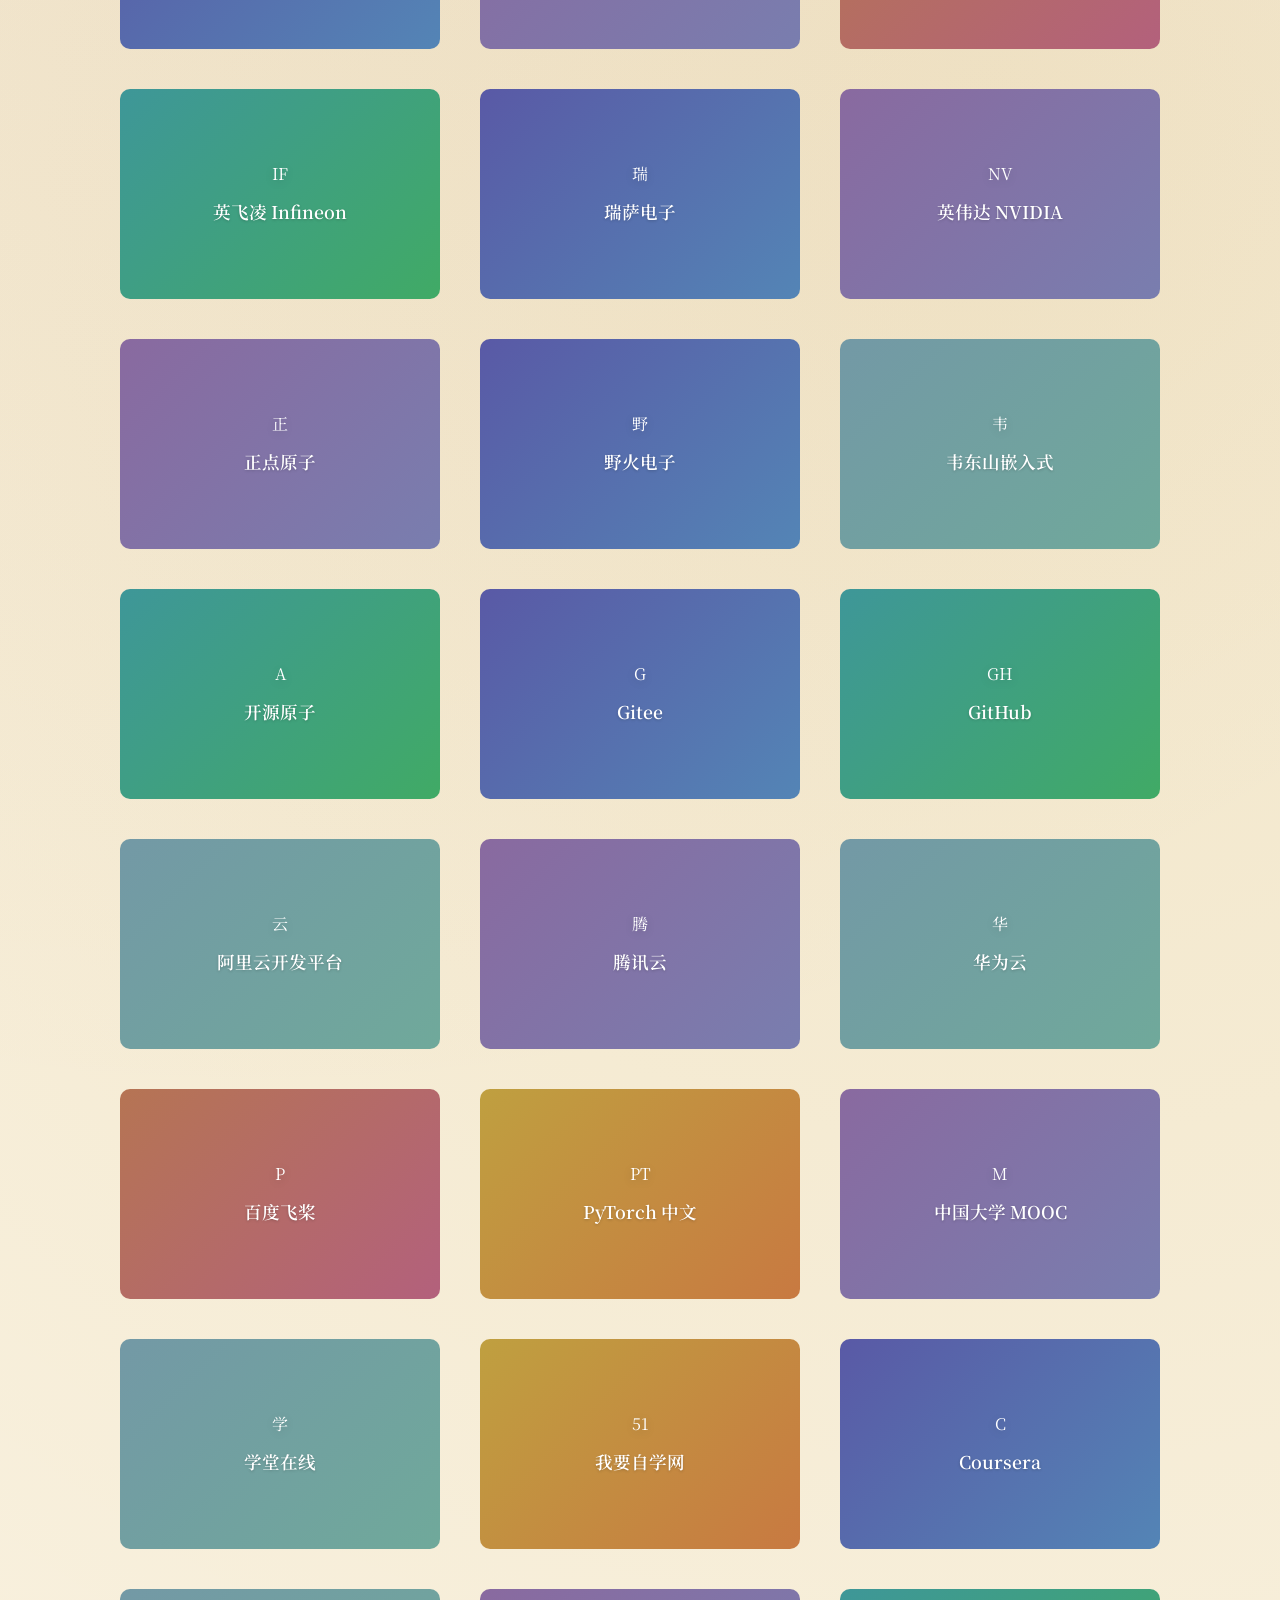
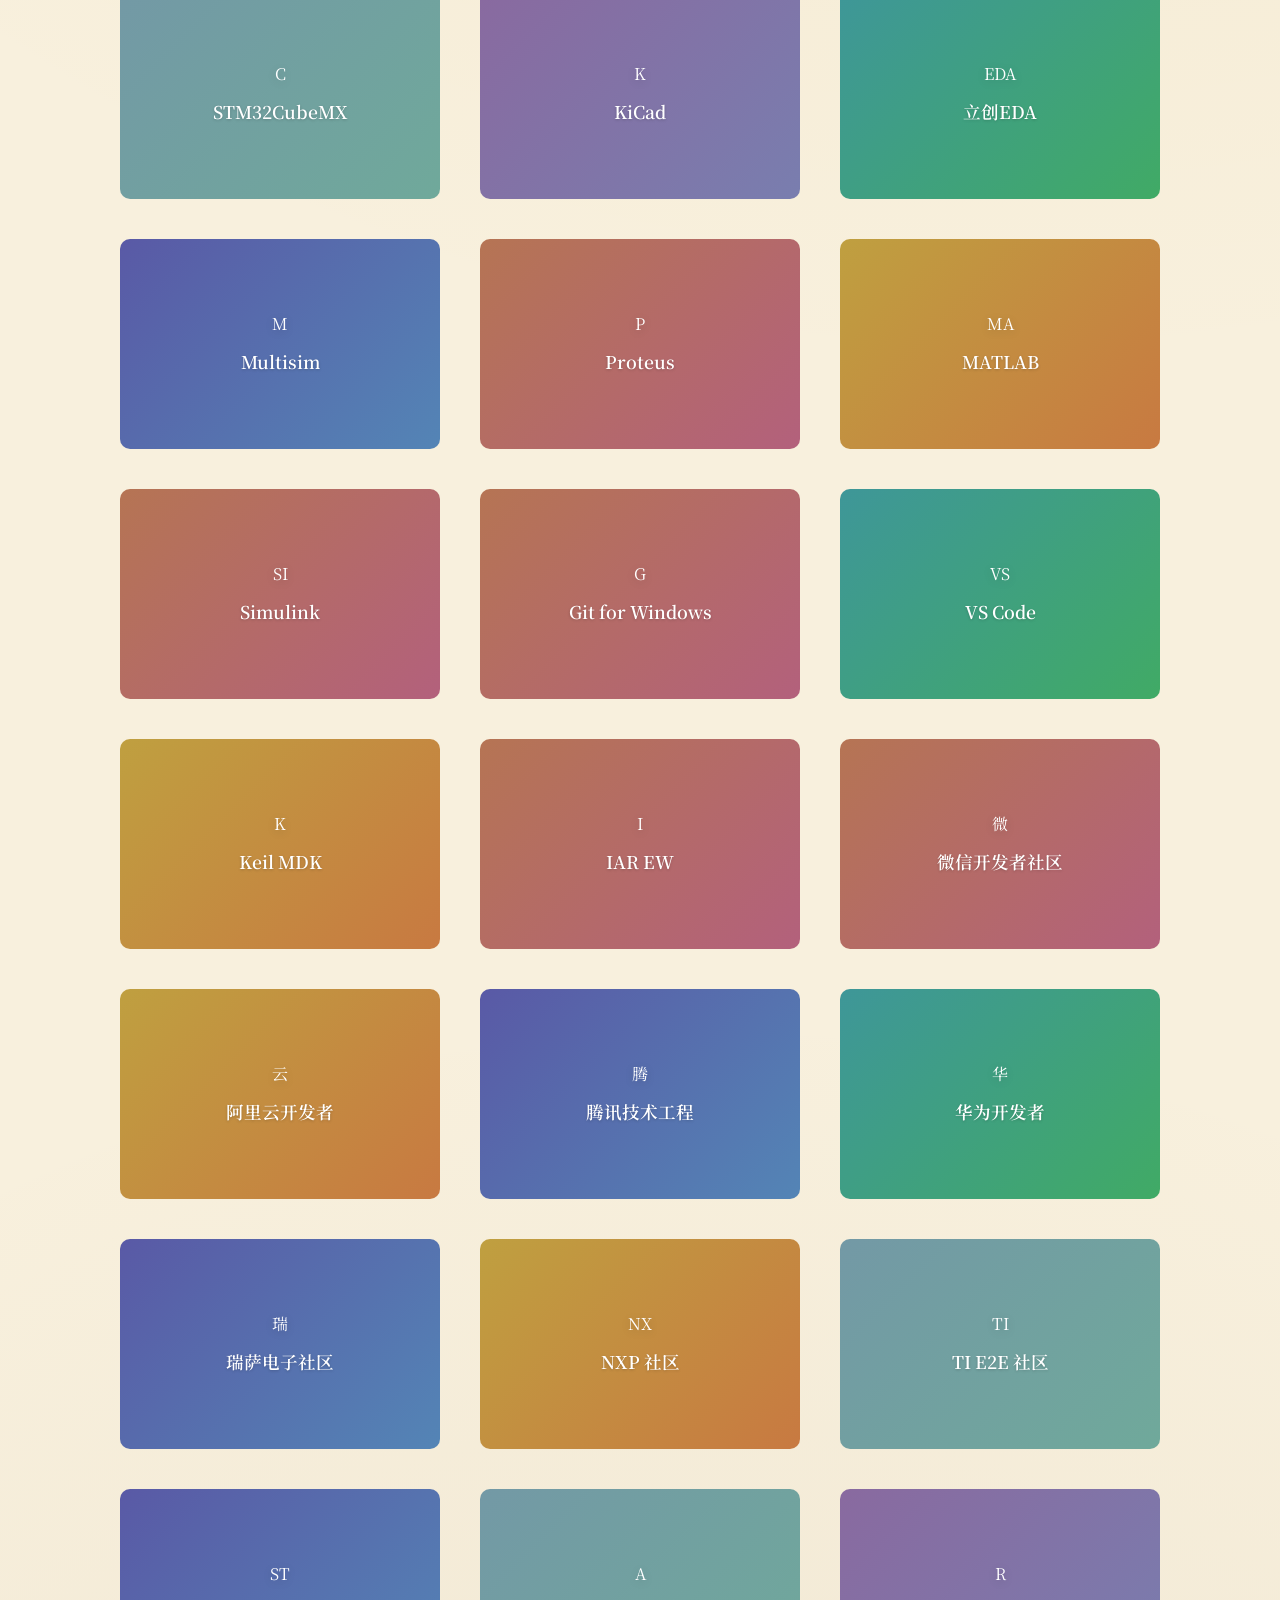
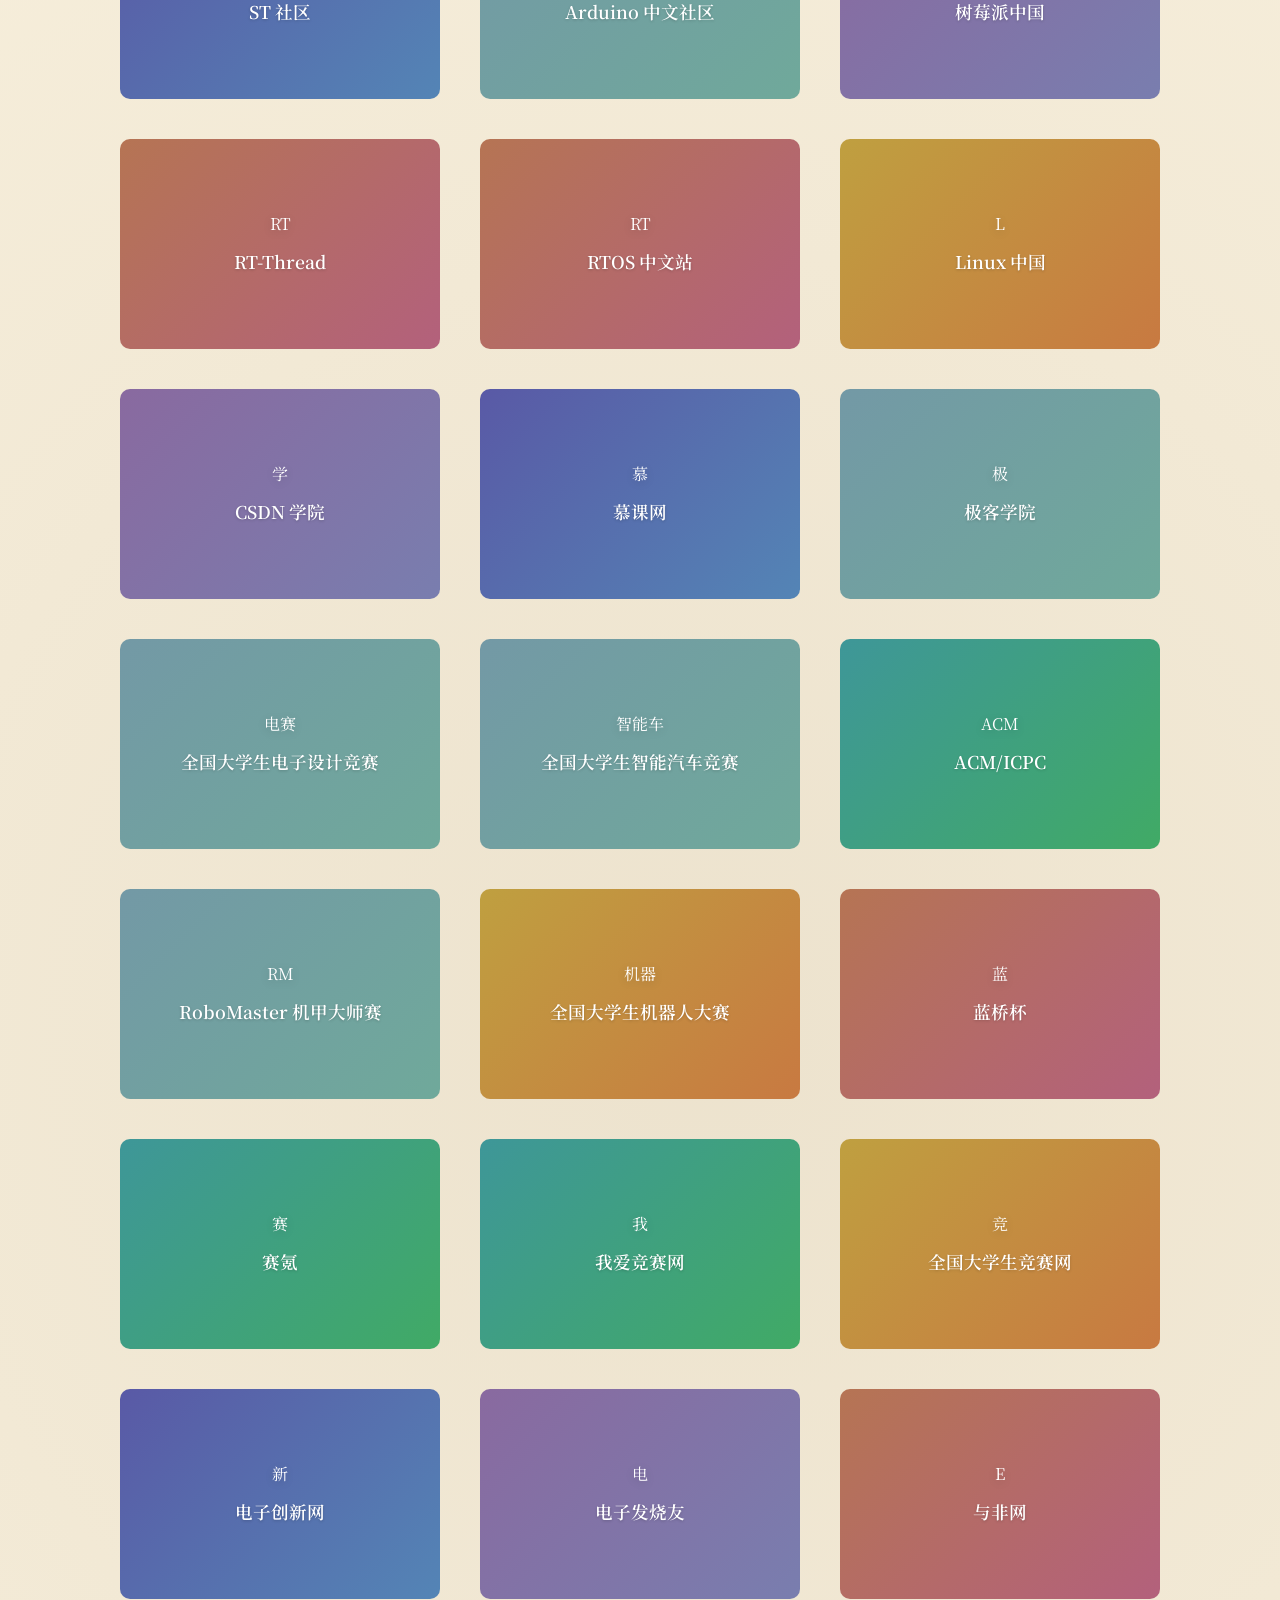
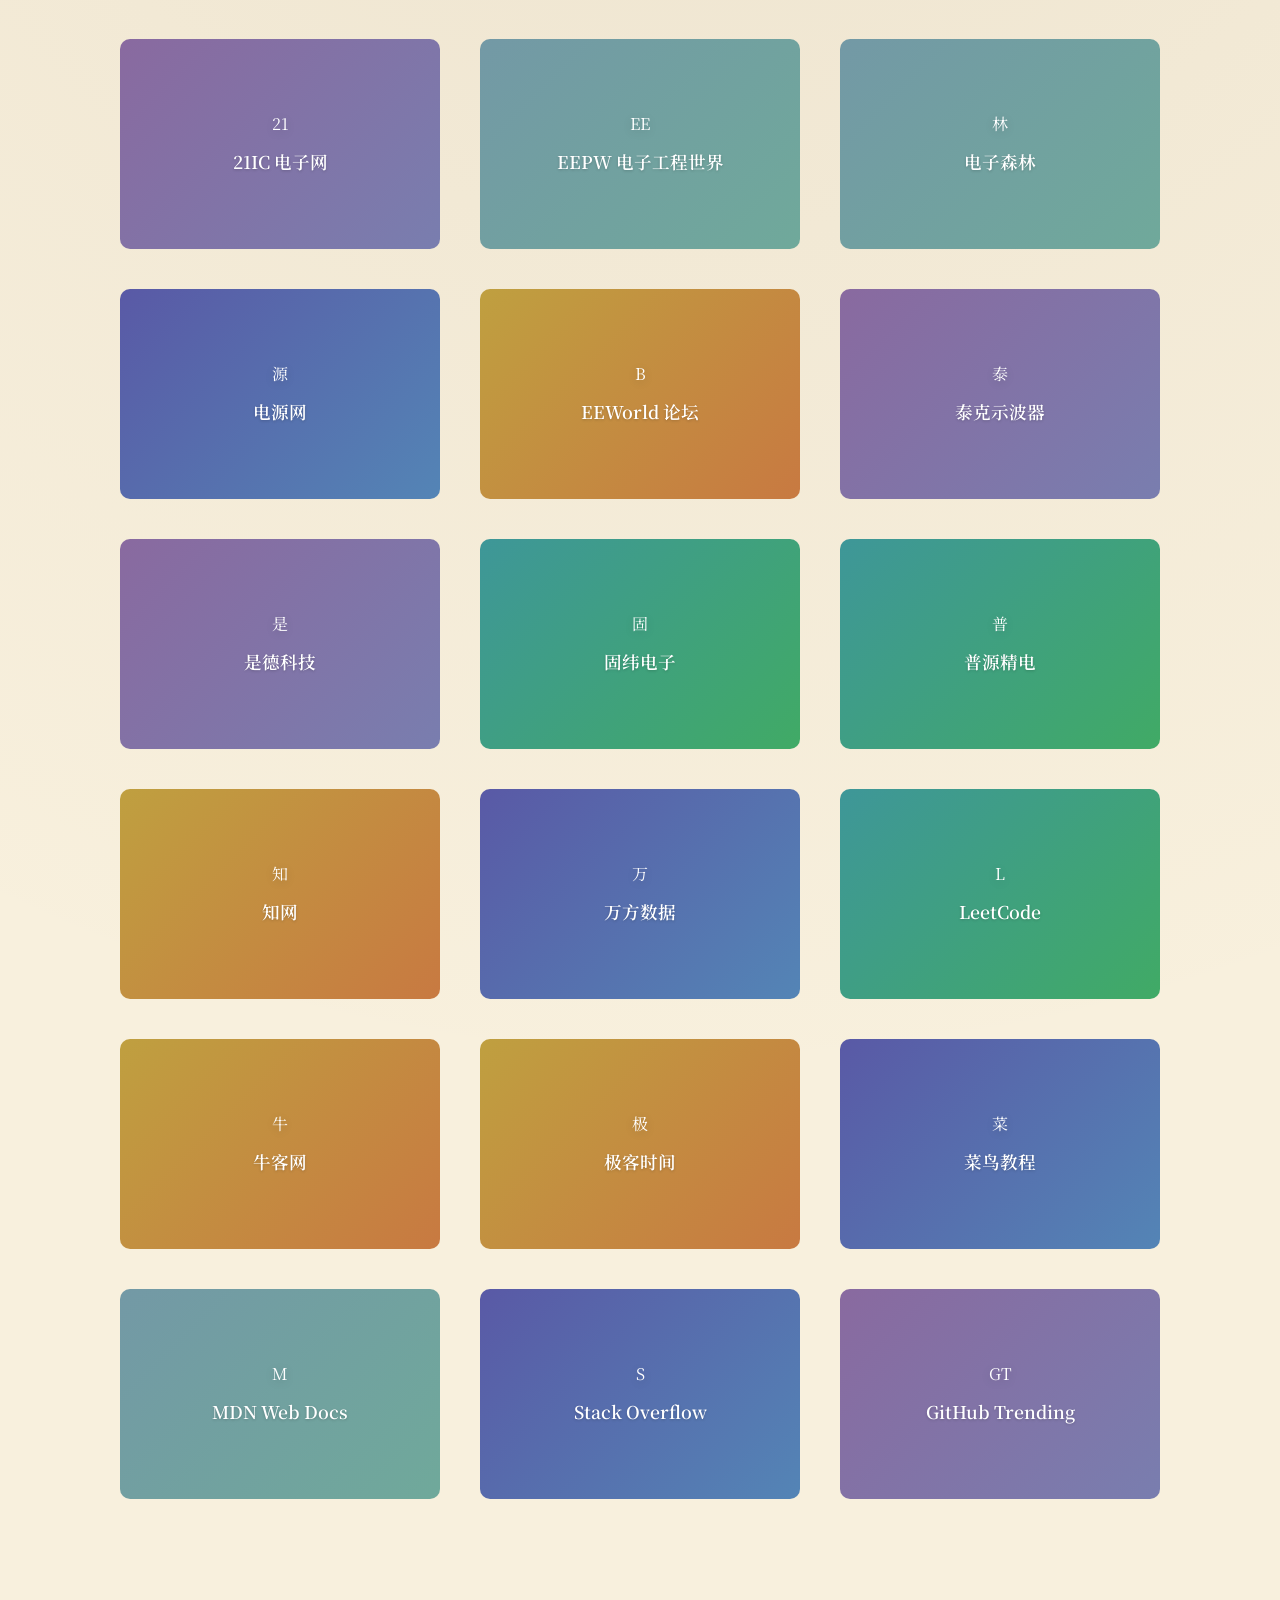
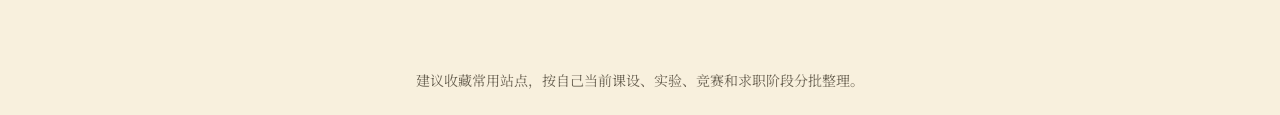
==== commit d0c8a64a: "restore first-version card hover style" ====
--- a/ee-study-guide.html
+++ b/ee-study-guide.html
@@ -1,9 +1,9 @@
-<!DOCTYPE html>
+﻿<!DOCTYPE html>
 <html lang="zh-CN">
 <head>
   <meta charset="UTF-8" />
   <meta name="viewport" content="width=device-width, initial-scale=1.0" />
-  <title>鐢靛瓙淇℃伅甯哥敤缃戦〉閾炬帴鎸囧崡</title>
+  <title>电子信息常用网页链接指南</title>
   <link rel="preconnect" href="https://fonts.googleapis.com" />
   <link rel="preconnect" href="https://fonts.gstatic.com" crossorigin />
   <link href="https://fonts.googleapis.com/css2?family=Noto+Serif+SC:wght@400;600;700&display=swap" rel="stylesheet" />
@@ -18,6 +18,7 @@
       --shadow-color: rgba(139, 69, 19, 0.12);
       --selection-color: #fae2b5;
     }
+
     [data-theme="dark"] {
       --bg-color: #1a1612;
       --text-color: #e8ddd0;
@@ -28,8 +29,11 @@
       --shadow-color: rgba(0, 0, 0, 0.3);
       --selection-color: #44361a;
     }
+
     * { box-sizing: border-box; }
+
     html { scroll-behavior: smooth; }
+
     body {
       margin: 0;
       background-color: var(--bg-color);
@@ -37,14 +41,21 @@
       font-family: "Noto Serif SC", "Times New Roman", "STZhongsong", "Songti SC", serif;
       line-height: 1.6;
     }
-    ::selection { background-color: var(--selection-color); color: var(--text-color); }
+
+    ::selection {
+      background-color: var(--selection-color);
+      color: var(--text-color);
+    }
+
     a { color: var(--link-color); text-decoration: none; }
+
     .link-line {
       color: inherit;
       text-decoration: none;
       position: relative;
       display: inline-block;
     }
+
     .link-line::before {
       content: "";
       position: absolute;
@@ -58,8 +69,14 @@
       transform-origin: right;
       transform: scaleX(1);
     }
+
     .link-line:hover { color: var(--link-color); }
-    .link-line:hover::before { transform-origin: right; transform: scaleX(0); }
+
+    .link-line:hover::before {
+      transform-origin: right;
+      transform: scaleX(0);
+    }
+
     .page-wrapper {
       position: relative;
       min-height: 100vh;
@@ -69,6 +86,7 @@
         radial-gradient(circle at 55% 72%, rgba(120, 90, 50, 0.09), transparent 28%),
         var(--bg-color);
     }
+
     [data-theme="dark"] .page-wrapper {
       background:
         radial-gradient(circle at 20% 10%, rgba(232, 221, 208, 0.07), transparent 28%),
@@ -76,12 +94,14 @@
         radial-gradient(circle at 55% 72%, rgba(167, 139, 108, 0.07), transparent 28%),
         var(--bg-color);
     }
+
     .page-particles {
       position: fixed;
       inset: 0;
       pointer-events: none;
       z-index: 0;
     }
+
     .top-bar {
       position: sticky;
       top: 0;
@@ -90,32 +110,37 @@
       background: color-mix(in srgb, var(--bg-color) 82%, transparent);
       border-bottom: 1px solid var(--button-border-color);
     }
+
     .cover-section {
       position: relative;
       z-index: 10;
-      max-width: 900px;
+      max-width: 860px;
       margin: 0 auto;
       text-align: center;
-      padding: 62px 18px 22px;
-    }
+      padding: 56px 18px 18px;
+    }
+
     .cover-section h1 {
       margin: 0;
       font-size: clamp(26px, 4.2vw, 38px);
       font-weight: 700;
     }
+
     .cover-cursor {
       display: inline-block;
       color: var(--link-color);
       animation: cursorBlink 1s steps(1) infinite;
     }
+
     @keyframes cursorBlink {
       0%, 48% { opacity: 1; }
       49%, 100% { opacity: 0; }
     }
+
     .nav-card {
       position: relative;
-      width: 340px;
-      height: 220px;
+      width: 320px;
+      height: 210px;
       border-radius: 10px;
       display: flex;
       flex-direction: column;
@@ -123,127 +148,104 @@
       justify-content: center;
       gap: 0.75rem;
       overflow: hidden;
+      transition: all 0.6s cubic-bezier(0.23, 1, 0.320, 1);
       text-decoration: none;
       cursor: pointer;
       color: #fff;
-      transform: translateY(18px);
-      opacity: 0;
-      transition: transform 0.6s cubic-bezier(0.23, 1, 0.320, 1), opacity 0.6s ease, box-shadow 0.6s ease;
-    }
-    .nav-card.is-visible { transform: translateY(0); opacity: 1; }
-    .nav-card:hover {
-      transform: rotate(-5deg) scale(1.08);
-      box-shadow: 0 18px 28px rgba(0, 0, 0, 0.22);
-    }
-    .nav-card-bg {
-      position: absolute;
-      inset: 0;
-      background: linear-gradient(-45deg, hsl(235, 25%, 58%) 0%, hsl(275, 22%, 52%) 100%);
-      transition: transform 0.7s cubic-bezier(0.23, 1, 0.320, 1);
-      z-index: 0;
-    }
-    .nav-card:hover .nav-card-bg { transform: scale(1.08); }
+    }
+
     .nav-card-icon {
-      position: relative;
-      z-index: 1;
       display: flex;
       align-items: center;
       justify-content: center;
-      width: 54px;
-      height: 54px;
-      border-radius: 14px;
       color: #fff;
-      background: rgba(255, 255, 255, 0.14);
-      backdrop-filter: blur(6px);
-      transition: transform 0.6s cubic-bezier(0.23, 1, 0.320, 1), opacity 0.5s ease;
-      box-shadow: 0 6px 14px rgba(0, 0, 0, 0.18);
-    }
+      transition: all 0.6s cubic-bezier(0.23, 1, 0.320, 1);
+      filter: drop-shadow(0 2px 4px rgba(0, 0, 0, 0.15));
+    }
+
     .nav-card-label {
-      position: relative;
-      z-index: 1;
-      font-size: 1.15rem;
+      font-size: 1.1rem;
       font-weight: 600;
       color: #fff;
-      text-shadow: 0 1px 3px rgba(0, 0, 0, 0.25);
-      transition: transform 0.6s cubic-bezier(0.23, 1, 0.320, 1), opacity 0.5s ease;
-    }
+      transition: all 0.6s cubic-bezier(0.23, 1, 0.320, 1);
+      text-shadow: 0 1px 3px rgba(0, 0, 0, 0.2);
+    }
+
+    .nav-card:hover {
+      transform: rotate(-5deg) scale(1.1);
+      box-shadow: 0 10px 20px rgba(0, 0, 0, 0.2);
+    }
+
     .nav-card:hover .nav-card-icon,
     .nav-card:hover .nav-card-label {
-      transform: scale(0);
+      scale: 0;
       opacity: 0;
     }
+
     .nav-card__content {
       position: absolute;
-      inset: 0;
-      z-index: 1;
-      padding: 22px;
+      top: 50%;
+      left: 50%;
+      transform: translate(-50%, -50%) rotate(-45deg);
+      width: 100%;
+      height: 100%;
+      padding: 20px;
+      box-sizing: border-box;
+      background-color: var(--bg-color);
+      opacity: 0;
+      transition: all 0.6s cubic-bezier(0.23, 1, 0.320, 1);
       display: flex;
       flex-direction: column;
       justify-content: center;
-      gap: 10px;
-      background-color: var(--bg-color);
-      color: var(--text-color);
-      transform: translate(-50%, -50%) rotate(-45deg) scale(0.7);
-      left: 50%;
-      top: 50%;
-      opacity: 0;
-      transition: all 0.65s cubic-bezier(0.23, 1, 0.320, 1);
-      border: 1px solid var(--button-border-color);
-    }
+      color: var(--text-color);
+    }
+
     .nav-card:hover .nav-card__content {
-      transform: translate(-50%, -50%) rotate(0deg) scale(1);
+      transform: translate(-50%, -50%) rotate(0deg);
       opacity: 1;
     }
+
     .nav-card__title {
       margin: 0;
-      font-size: 22px;
+      font-size: 24px;
       font-weight: 700;
       color: var(--text-color);
     }
+
     .nav-card__description {
-      margin: 0;
+      margin: 10px 0 0;
       font-size: 14px;
       color: var(--text-color);
-      opacity: 0.8;
-      line-height: 1.55;
-    }
+      opacity: 0.7;
+      line-height: 1.4;
+    }
+
     .nav-card-grid {
-      display: grid;
-      grid-template-columns: repeat(auto-fill, minmax(340px, 1fr));
-      gap: 28px;
-      padding: 1rem 1rem 2rem;
-      justify-items: center;
-    }
-    .filter-bar {
       display: flex;
       flex-wrap: wrap;
-      gap: 10px;
-      align-items: center;
       justify-content: center;
-      margin-bottom: 20px;
-      transform: translateY(16px);
-      opacity: 0;
-      transition: transform 0.7s cubic-bezier(0.23, 1, 0.320, 1), opacity 0.7s ease;
-    }
-    .filter-bar.is-visible { transform: translateY(0); opacity: 1; }
+      gap: 2.5rem;
+      padding: 1rem 1rem 2rem;
+    }
+
     .filter-chip {
       border: 1px solid var(--button-border-color);
       background: var(--postcard-bg-color);
       color: var(--text-color);
       border-radius: 999px;
-      padding: 8px 14px;
+      padding: 7px 13px;
       cursor: pointer;
-      transition: background 0.2s ease, border-color 0.2s ease, color 0.2s ease, transform 0.2s ease;
-    }
+      transition: background 0.2s ease, border-color 0.2s ease, color 0.2s ease;
+    }
+
     .filter-chip:hover, .filter-chip.active {
       background: var(--button-hover-color);
       border-color: var(--link-color);
       color: var(--link-color);
     }
-    .filter-chip:active { transform: scale(0.97); }
+
     .search-input {
       width: 100%;
-      max-width: 280px;
       border: 1px solid var(--button-border-color);
       background: var(--postcard-bg-color);
       color: var(--text-color);
@@ -252,24 +254,28 @@
       outline: none;
       transition: box-shadow 0.2s ease, border-color 0.2s ease;
     }
+
     .search-input:focus {
       border-color: var(--link-color);
       box-shadow: 0 0 0 4px rgba(139, 69, 19, 0.12);
     }
+
     [data-theme="dark"] .search-input:focus {
       box-shadow: 0 0 0 4px rgba(224, 160, 96, 0.14);
     }
+
     .pill {
       display: inline-flex;
       align-items: center;
       gap: 6px;
       border: 1px solid var(--button-border-color);
       border-radius: 999px;
-      padding: 4px 11px;
+      padding: 3px 10px;
       font-size: 12px;
       color: var(--text-color);
-      background: color-mix(in srgb, var(--bg-color) 92%, transparent);
-    }
+      opacity: 0.85;
+    }
+
     .back-top {
       position: fixed;
       right: 18px;
@@ -288,8 +294,10 @@
       box-shadow: 0 6px 14px var(--shadow-color);
       transition: transform 0.2s ease, background 0.2s ease;
     }
+
     .back-top:hover { transform: translateY(-2px); }
     .back-top:active { transform: scale(0.96); }
+
     .empty-hint {
       display: none;
       text-align: center;
@@ -297,22 +305,15 @@
       color: var(--text-color);
       opacity: 0.75;
     }
-    .page-footer {
-      position: relative;
-      z-index: 10;
-      text-align: center;
-      padding: 18px 14px 24px;
-      color: var(--text-color);
-      opacity: 0;
-      transform: translateY(12px);
-      transition: opacity 0.7s ease, transform 0.7s cubic-bezier(0.23, 1, 0.320, 1);
-      font-size: 14px;
-    }
-    .page-footer.is-visible { opacity: 0.72; transform: translateY(0); }
-    @media (max-width: 420px) {
-      .nav-card { width: 100%; max-width: 340px; height: 210px; }
-      .nav-card-grid { grid-template-columns: 1fr; }
-    }
+
+    @media (max-width: 360px) {
+      .nav-card {
+        width: 100%;
+        max-width: 320px;
+        height: 190px;
+      }
+    }
+
     @media (prefers-reduced-motion: reduce) {
       html { scroll-behavior: auto; }
       *, *::before, *::after {
@@ -321,8 +322,8 @@
         transition-duration: 0.01ms !important;
         scroll-behavior: auto !important;
       }
-      .nav-card, .filter-bar, .page-footer { transform: none; opacity: 1; }
-    }
+    }
+
     .sr-only {
       position: absolute;
       width: 1px;
@@ -339,102 +340,154 @@
 <body>
   <div class="page-wrapper">
     <canvas id="pageParticles" class="page-particles" aria-hidden="true"></canvas>
+
     <header class="top-bar">
-      <div style="max-width: 1100px; margin: 0 auto; padding: 12px 14px; display: flex; align-items: center; justify-content: space-between; gap: 14px; flex-wrap: wrap;">
+      <div style="max-width: 1100px; margin: 0 auto; padding: 10px 14px; display: flex; align-items: center; justify-content: space-between; gap: 12px; flex-wrap: wrap;">
         <div style="display: flex; align-items: center; gap: 10px;">
-          <span style="display: inline-grid; width: 32px; height: 32px; place-items: center; border-radius: 9px; color: #fff; background: linear-gradient(-45deg, hsl(28, 55%, 44%) 0%, hsl(40, 50%, 52%) 100%);">EE</span>
-          <span style="font-weight: 700; font-size: 15px;">鐢靛瓙淇℃伅甯哥敤璧勬簮</span>
+          <span style="display: inline-grid; width: 30px; height: 30px; place-items: center; border-radius: 8px; color: #fff; background: linear-gradient(-45deg, hsl(28, 55%, 44%) 0%, hsl(40, 50%, 52%) 100%);">EE</span>
+          <span style="font-weight: 700;">电子信息常用资源</span>
         </div>
         <div style="display: flex; align-items: center; gap: 10px;">
-          <label class="sr-only" for="siteSearch">鎼滅储璧勬簮</label>
-          <input id="siteSearch" class="search-input" placeholder="鎼滅储绔欑偣銆佹弿杩版垨鍒嗙被..." />
-          <button id="themeToggle" class="filter-chip" title="鍒囨崲涓婚" aria-label="鍒囨崲娣辫壊/娴呰壊涓婚">馃寳 涓婚</button>
+          <label class="sr-only" for="siteSearch">搜索资源</label>
+          <input id="siteSearch" class="search-input" placeholder="搜索站点、描述或分类..." style="width: min(100%, 260px);" />
+          <button id="themeToggle" class="filter-chip" title="切换主题" aria-label="切换深色/浅色主题">🌗 主题</button>
         </div>
       </div>
     </header>
+
     <section class="cover-section">
-      <h1>鐢靛瓙淇℃伅甯哥敤缃戦〉閾炬帴鎸囧崡</h1>
-      <p style="margin: 12px auto 0; max-width: 720px; color: var(--text-color); opacity: 0.82; font-size: 15px;">
-        淇濈暀鏇村父鐢ㄧ殑绔欑偣锛岄噸鐐硅鐩栬姱鐗囪祫鏂欍€丒DA 宸ュ叿銆佽绋嬪涔犮€佸紑婧愰」鐩€佺珵璧涖€佹眰鑱屽拰宸ョ▼绀惧尯銆?
+      <h1>电子信息常用网页链接指南</h1>
+      <p style="margin: 10px auto 0; max-width: 640px; color: var(--text-color); opacity: 0.82;">
+        一份面向电子信息学生的常用国内站点索引，尽量选能直接访问、适合课设、竞赛、买件、查数据和写报告的方向。
       </p>
-      <p style="margin: 14px auto 0; color: var(--text-color); opacity: 0.72; font-size: 14px;">
-        <span id="typewriterTarget">褰撳墠宸叉暣鐞嗘牳蹇冨父鐢ㄧ珯鐐癸紝鍙寜鍒嗙被绛涢€夊拰鎼滅储</span><span class="cover-cursor" aria-hidden="true">|</span>
+      <p style="margin: 14px auto 0; color: var(--text-color); opacity: 0.7;">
+        <span id="typewriterTarget">当前共整理多个常用站点，按分类整理，可直接跳转使用</span><span class="cover-cursor" aria-hidden="true">|</span>
       </p>
     </section>
-    <main style="position: relative; z-index: 10; max-width: 1180px; margin: 0 auto; padding: 18px 14px 120px;">
-      <section class="filter-bar" data-reveal>
-        <button class="filter-chip active" data-filter="all">鍏ㄩ儴</button>
-        <button class="filter-chip" data-filter="components">涔颁欢/鍟嗗煄</button>
-        <button class="filter-chip" data-filter="datasheet">鑺墖/鍨嬪彿</button>
-        <button class="filter-chip" data-filter="pcb">鍘熺悊鍥?PCB</button>
-        <button class="filter-chip" data-filter="learn">瀛︿範/璇剧▼</button>
-        <button class="filter-chip" data-filter="tools">EDA/宸ュ叿</button>
-        <button class="filter-chip" data-filter="community">绀惧尯/璧勮</button>
-        <button class="filter-chip" data-filter="competition">绔炶禌/瀹為獙瀹?/button>
-        <button class="filter-chip" data-filter="job">鑰冪爺/姹傝亴</button>
+
+    <main style="position: relative; z-index: 10; max-width: 1100px; margin: 0 auto; padding: 18px 14px 120px;">
+      <section style="display: flex; flex-wrap: wrap; gap: 10px; align-items: center; justify-content: center; margin-bottom: 18px;">
+        <button class="filter-chip active" data-filter="all">全部</button>
+        <button class="filter-chip" data-filter="components">买件/常用商城</button>
+        <button class="filter-chip" data-filter="datasheet">Datasheet/型号</button>
+        <button class="filter-chip" data-filter="pcb">原理图/PCB/开源硬件</button>
+        <button class="filter-chip" data-filter="learn">学习/课程/视频</button>
+        <button class="filter-chip" data-filter="tools">EDA/仿真/软件工具</button>
+        <button class="filter-chip" data-filter="community">社区/博客/资讯</button>
+        <button class="filter-chip" data-filter="competition">竞赛/实验室/作品</button>
+        <button class="filter-chip" data-filter="job">考研/求职/技能</button>
       </section>
-      <p id="emptyHint" class="empty-hint">娌℃湁鍖归厤鐨勭珯鐐癸紝璇曡瘯鏇寸煭鐨勫叧閿瘝鎴栧垏鎹㈠垎绫汇€?/p>
+
+      <p id="emptyHint" class="empty-hint">没有匹配的站点，试试更短的关键词或切换分类。</p>
+
       <div id="cardGrid" class="nav-card-grid"></div>
     </main>
-    <footer class="page-footer" data-reveal>
-      寤鸿鎸夎璁俱€佸疄楠屻€佺珵璧涘拰姹傝亴闃舵鏀惰棌锛屽苟瀹氭湡鏁寸悊鎴愯嚜宸辩殑甯哥敤瀵艰埅銆?
+
+    <footer style="position: relative; z-index: 10; text-align: center; padding: 18px 14px 24px; color: var(--text-color); opacity: 0.7; font-size: 14px;">
+      建议收藏常用站点，按自己当前课设、实验、竞赛和求职阶段分批整理。
     </footer>
-    <button id="backToTop" class="back-top" aria-label="鍥炲埌椤堕儴" title="鍥炲埌椤堕儴">
+
+    <button id="backToTop" class="back-top" aria-label="回到顶部" title="回到顶部">
       <svg width="18" height="18" viewBox="0 0 24 24" fill="none" stroke="currentColor" stroke-width="2.5" stroke-linecap="round" stroke-linejoin="round">
         <polyline points="18 15 12 9 6 15"></polyline>
       </svg>
     </button>
   </div>
+
   <script>
-    const prefersReducedMotion = window.matchMedia("(prefers-reduced-motion: reduce)").matches;
     const links = [
-      { name: "CSDN", url: "https://www.csdn.net/", tags: ["community", "learn"], icon: "CS", description: "鏌?bug銆佹壘浠ｇ爜鐗囨銆佺湅宓屽叆寮?C++/閫氫俊绫绘枃绔犲拰瀹炴垬绗旇銆? },
-      { name: "鎺橀噾", url: "https://juejin.cn/", tags: ["community", "learn"], icon: "鎺?, description: "鐪嬪伐绋嬪寲銆佸墠绔€佸伐鍏烽摼銆佷骇鍝佸寲瀹炵幇鍜屾柊浜虹粌鎵嬫€濊矾銆? },
-      { name: "鐭ヤ箮", url: "https://www.zhihu.com/", tags: ["community", "learn"], icon: "鐭?, description: "鎼滀笓涓氶棶棰樸€佺珵璧涚粡楠屻€佹嫨涓氬拰鍏ラ棬璺緞璁ㄨ銆? },
-      { name: "Bilibili", url: "https://www.bilibili.com/", tags: ["learn"], icon: "B", description: "鐪嬪叕寮€璇俱€佺珵璧涚粡楠屻€佷华鍣ㄦ媶瑙ｃ€丒DA 瀹炴搷鍜岄」鐩紨绀恒€? },
-      { name: "GitHub", url: "https://github.com/", tags: ["community", "tools", "competition"], icon: "GH", description: "鎼滃紑婧愰」鐩€佺湅宸ョ▼缁撴瀯銆佸涔犱綔鍝佸拰鎵?idea銆? },
-      { name: "Gitee", url: "https://gitee.com/", tags: ["community", "tools"], icon: "G", description: "鎵樼璇剧▼椤圭洰銆佽剼鏈€佸皬宸ュ叿鍜屽浗鍐呭紑婧愬伐绋嬨€? },
-      { name: "灏忚姱鍗婂浣?, url: "https://www.xchip.cn/", tags: ["datasheet", "components"], icon: "鑺?, description: "鏌ヨ姱鐗囪祫鏂欍€佷腑鏂?datasheet銆佹浛浠ｆ枡鍜岄€夊瀷淇℃伅銆? },
-      { name: "绔嬪垱鍟嗗煄", url: "https://www.szlcsc.com/", tags: ["components", "pcb"], icon: "绔?, description: "涔板厓鍣ㄤ欢銆佹ā鍧椼€佸紑鍙戞澘锛屼互鍙?PCB 鎵撴牱/SMT 甯哥敤銆? },
-      { name: "鍢夌珛鍒?, url: "https://www.jlc.com/", tags: ["pcb", "components"], icon: "鍢?, description: "PCB 鎵撴牱銆丼MT銆丳CBA銆?D 鎵撳嵃锛岃璁惧拰灏忔壒閲忛兘甯哥敤銆? },
-      { name: "鍗庣鐢靛瓙", url: "https://www.hqew.com/", tags: ["components", "pcb"], icon: "鍗?, description: "鍏冨櫒浠跺晢鍩庡拰 PCB 鏈嶅姟杈冨叏锛屾柟渚夸粠鍘熺悊鍥惧埌鏉垮瓙銆? },
-      { name: "璐告辰鐢靛瓙", url: "https://www.mouser.cn/", tags: ["components", "datasheet"], icon: "M", description: "鏌ュ師鍘傝姱鐗囥€佸弬鑰冭璁″拰鍣ㄤ欢閫夊瀷璇存槑銆? },
-      { name: "ST 鎰忔硶鍗婂浣?, url: "https://www.st.com/", tags: ["datasheet", "competition"], icon: "ST", description: "鏌?STM32 瀹樻柟鎵嬪唽銆佸弬鑰冭璁°€佸伐鍏峰拰渚嬬▼棣栭€夈€? },
-      { name: "NXP 瀹樻柟", url: "https://www.nxp.com/", tags: ["datasheet", "competition"], icon: "NX", description: "鏌?i.MX銆並inetis銆佸皠棰戝拰姹借溅鐢靛瓙璧勬枡銆? },
-      { name: "鑻遍鍑?, url: "https://www.infineon.com/", tags: ["datasheet", "competition"], icon: "IF", description: "鏌ュ姛鐜囧櫒浠躲€侀┍鍔ㄥ拰鐢垫簮绠＄悊鏂规銆? },
-      { name: "鐟炶惃鐢靛瓙", url: "https://www.renesas.cn/", tags: ["datasheet", "competition"], icon: "鐟?, description: "鐪?MCU銆佹苯杞︾數瀛愬拰宸ヤ笟鎺у埗鏂规璧勬枡銆? },
-      { name: "绔嬪垱EDA", url: "https://lceda.cn/", tags: ["pcb", "tools"], icon: "EDA", description: "鍦ㄧ嚎鍘熺悊鍥惧拰 PCB 宸ュ叿锛岄€傚悎蹇€熷嚭璇剧▼璁捐鏉裤€? },
-      { name: "KiCad", url: "https://www.kicad.org/", tags: ["pcb", "tools"], icon: "K", description: "寮€婧?PCB 宸ュ叿锛岄€傚悎浠庡師鐞嗗浘鍒?PCB 鍏ㄦ祦绋嬬粌涔犮€? },
-      { name: "Multisim", url: "https://www.ni.com/multisim", tags: ["tools"], icon: "M", description: "閫傚悎鐢佃矾浠跨湡銆佹ā鐢?鏁扮數瀹為獙楠岃瘉鍜屾暀瀛︽紨绀恒€? },
-      { name: "Proteus", url: "https://www.labcenter.com/", tags: ["tools"], icon: "P", description: "閫傚悎鍗曠墖鏈轰豢鐪熴€佺畝鍗曠數璺獙璇佸拰鍏ラ棬瀹為獙銆? },
-      { name: "MATLAB", url: "https://www.mathworks.com/products/matlab.html", tags: ["tools"], icon: "MA", description: "閫傚悎淇″彿澶勭悊銆佹帶鍒剁郴缁熷拰绠楁硶浠跨湡缁冧範銆? },
-      { name: "Keil MDK", url: "https://www.keil.com/", tags: ["tools", "competition"], icon: "K", description: "閫傚悎 STM32 寮€鍙戝拰鍗曠墖鏈鸿绋嬪疄楠屼娇鐢ㄣ€? },
-      { name: "IAR EW", url: "https://www.iar.com/", tags: ["tools", "competition"], icon: "I", description: "閫傚悎宓屽叆寮忕紪璇戙€佽皟璇曞拰宸ョ▼绋冲畾鎬х粌涔犮€? },
-      { name: "VS Code", url: "https://code.visualstudio.com/", tags: ["tools"], icon: "VS", description: "閫傚悎鍐欎唬鐮併€佸仛鏂囨。銆佽繍琛岃剼鏈拰寮€鍙戝皬宸ュ叿銆? },
-      { name: "Git for Windows", url: "https://gitforwindows.org/", tags: ["tools"], icon: "G", description: "閫傚悎鏈湴鐗堟湰鎺у埗銆佽剼鏈鐞嗗拰宸ョ▼鍗忎綔涔犳儻鍏绘垚銆? },
-      { name: "姝ｇ偣鍘熷瓙", url: "https://www.alientek.com/", tags: ["learn", "competition"], icon: "姝?, description: "STM32 鍜?Linux 宓屽叆寮忓涔犺祫鏂欍€佷緥绋嬪拰鏉垮崱鍙傝€冦€? },
-      { name: "閲庣伀鐢靛瓙", url: "https://www.firebbs.cn/", tags: ["learn", "community"], icon: "閲?, description: "宓屽叆寮忓叆闂ㄣ€丷TOS銆丩inux 鍜岄」鐩疄鎴樼粡楠岄泦涓€? },
-      { name: "闊︿笢灞卞祵鍏ュ紡", url: "https://www.100ask.net/", tags: ["learn", "competition"], icon: "闊?, description: "宓屽叆寮?Linux銆侀┍鍔ㄥ拰椤圭洰瀹炴垬璇剧▼杈冪郴缁熴€? },
-      { name: "涓浗澶у MOOC", url: "https://www.icourse163.org/", tags: ["learn"], icon: "M", description: "閫傚悎琛ョ數璺€佷俊鍙枫€佸祵鍏ュ紡銆丳ython 鍜岄€氫俊绫诲熀纭€銆? },
-      { name: "瀛﹀爞鍦ㄧ嚎", url: "https://www.xuetangx.com/", tags: ["learn"], icon: "瀛?, description: "閫傚悎鐪嬮珮鏍″叕寮€璇惧拰鐢靛瓙鐩稿叧涓撲笟鍩虹璇俱€? },
-      { name: "娉板厠绉戞妧", url: "https://www.tek.com.cn/", tags: ["learn", "competition"], icon: "娉?, description: "鐪嬬ず娉㈠櫒銆佹帰澶村拰娴嬭瘯娴嬮噺璧勬枡銆? },
-      { name: "鏄痉绉戞妧", url: "https://www.keysight.com.cn/", tags: ["learn", "competition"], icon: "鏄?, description: "鐪嬪皠棰戙€佷华鍣ㄥ拰娴嬭瘯娴嬮噺璧勬枡銆? },
-      { name: "鏅簮绮剧數", url: "https://www.rigol.com.cn/", tags: ["learn", "competition"], icon: "鏅?, description: "鐪嬬ず娉㈠櫒銆佷俊鍙锋簮鍜屽浗浜т华鍣ㄨ祫鏂欍€? },
-      { name: "鍏ㄥ浗澶у鐢熺數瀛愯璁＄珵璧?, url: "http://www.nuedc-training.com.cn/", tags: ["competition"], icon: "鐢佃禌", description: "鐢靛瓙淇℃伅鏍稿績绔炶禌锛岄€傚悎鏌ヨ祫璁€佸煿璁拰浣滃搧鍙傝€冦€? },
-      { name: "鍏ㄥ浗澶у鐢熸櫤鑳芥苯杞︾珵璧?, url: "http://www.smartcar.org.cn/", tags: ["competition"], icon: "鏅鸿兘杞?, description: "閫傚悎鐪嬭溅妯℃柟妗堛€佷紶鎰熷櫒銆佽瑙夊拰绔炶禌缁忛獙銆? },
-      { name: "ACM/ICPC", url: "https://icpc.global/", tags: ["competition"], icon: "ACM", description: "閫傚悎鐪嬬▼搴忚璁＄珵璧涜鍒欍€佸尯鍩熻禌鍜岃缁冭祫婧愩€? },
-      { name: "RoboMaster 鏈虹敳澶у笀璧?, url: "https://www.robomaster.com/", tags: ["competition"], icon: "RM", description: "閫傚悎鐪嬫満鍣ㄤ汉銆佽瑙夈€佸祵鍏ュ紡鍜屽伐绋嬭俯鍧戠粡楠屻€? },
-      { name: "鍏ㄥ浗澶у鐢熸満鍣ㄤ汉澶ц禌", url: "http://www.robotcontest.cn/", tags: ["competition"], icon: "鏈哄櫒", description: "閫傚悎鐪嬫満鍣ㄤ汉鐩稿叧绔炶禌鍜岄」鐩疄鎴樼粡楠屻€? },
-      { name: "钃濇ˉ鏉?, url: "https://dasai.lanqiao.cn/", tags: ["competition"], icon: "钃?, description: "閫傚悎鐪嬪祵鍏ュ紡銆佽蒋浠剁被绔炶禌鍜岃缁冨唴瀹广€? },
-      { name: "璧涙蔼", url: "https://www.saikr.com/", tags: ["competition"], icon: "璧?, description: "閫傚悎鎵惧ぇ瀛︾敓绔炶禌銆佺鍒涙瘮璧涘拰椤圭洰瀹炶返鏈轰細銆? },
-      { name: "鐭ョ綉", url: "https://www.cnki.net/", tags: ["learn", "job"], icon: "鐭?, description: "閫傚悎鏌ヨ鏂囥€佸啓姣曡鍜屾暣鐞嗘枃鐚患杩般€? },
-      { name: "LeetCode", url: "https://leetcode.cn/", tags: ["learn", "job"], icon: "L", description: "閫傚悎鎵撳熀纭€銆佽ˉ绠楁硶鍜屽噯澶囩瑪璇曢潰璇曘€? },
-      { name: "鐗涘缃?, url: "https://www.nowcoder.com/", tags: ["learn", "job"], icon: "鐗?, description: "閫傚悎鐪嬫牎鎷涖€佺瑪璇曘€侀潰璇曞拰姹傝亴缁忛獙銆? },
-      { name: "鏋佸鏃堕棿", url: "https://time.geekbang.org/", tags: ["learn", "job"], icon: "鏋?, description: "閫傚悎鐪嬬郴缁熷寲涓撴爮鍜屽伐绋嬭繘闃惰绋嬨€? },
-      { name: "鑿滈笩鏁欑▼", url: "https://www.runoob.com/", tags: ["learn", "tools"], icon: "鑿?, description: "閫傚悎蹇€熷叆闂ㄨ瑷€銆佸伐鍏峰拰鍩虹姒傚康銆? },
-      { name: "MDN Web Docs", url: "https://developer.mozilla.org/", tags: ["learn", "tools"], icon: "M", description: "閫傚悎鏌ュ墠绔€佺綉缁滃拰 Web 寮€鍙戞潈濞佽祫鏂欍€? },
-      { name: "Stack Overflow", url: "https://stackoverflow.com/", tags: ["community", "learn"], icon: "S", description: "閫傚悎鏌ョ紪绋嬮棶棰樸€佹姤閿欏拰宸ョ▼瀹炵幇缁嗚妭銆? }
+      { name: "CSDN", url: "https://www.csdn.net/", tags: ["community", "learn"], icon: "CS", description: "查 bug、找代码片段、看嵌入式/C++/通信类文章和实战笔记。" },
+      { name: "博客园", url: "https://www.cnblogs.com/", tags: ["community", "learn"], icon: "博", description: "老牌技术博客平台，适合看工程实现和长期维护的项目记录。" },
+      { name: "掘金", url: "https://juejin.cn/", tags: ["community", "learn"], icon: "掘", description: "适合看前端、工程化、工具链、产品化实现和新人练手思路。" },
+      { name: "知乎", url: "https://www.zhihu.com/", tags: ["community", "learn"], icon: "知", description: "适合搜专业问题、择业、竞赛和入门路径的讨论。" },
+      { name: "Bilibili", url: "https://www.bilibili.com/", tags: ["learn"], icon: "B", description: "适合看公开课、竞赛经验、仪器拆解、EDA 实操和项目演示视频。" },
+      { name: "小芯半导体", url: "https://www.xchip.cn/", tags: ["datasheet", "components"], icon: "芯", description: "查芯片资料、中文 datasheet、替代料和选型信息比较方便。" },
+      { name: "立创商城", url: "https://www.szlcsc.com/", tags: ["components", "pcb"], icon: "立", description: "买电阻电容、模块、开发板和 PCB 打样、SMT 贴片常用。" },
+      { name: "得利电子", url: "https://www.ichunt.com/", tags: ["components", "datasheet"], icon: "得", description: "电子元器件商城，适合找被动元件、连接器和常用模块。" },
+      { name: "云汉芯城", url: "https://www.ickey.cn/", tags: ["components", "datasheet"], icon: "云", description: "元器件数据手册、采购和 BOM 配套查询常用。" },
+      { name: "唯样商城", url: "https://www.oneyac.com/", tags: ["components", "datasheet"], icon: "唯", description: "库存查询、型号检索和替代料选型比较直接。" },
+      { name: "嘉立创", url: "https://www.jlc.com/", tags: ["pcb", "components"], icon: "嘉", description: "PCB 打样、SMT、PCBA、3D 打印，做课设和量产小批量都很常用。" },
+      { name: "华秋电子", url: "https://www.hqew.com/", tags: ["components", "pcb"], icon: "华", description: "元器件商城和 PCB 服务都较全，适合从原理图到板子一站式推进。" },
+      { name: "贸泽电子", url: "https://www.mouser.cn/", tags: ["components", "datasheet"], icon: "M", description: "查原厂芯片、参考设计和器件选型说明很方便。" },
+      { name: "ST 意法半导体", url: "https://www.st.com/", tags: ["datasheet", "competition"], icon: "ST", description: "查 STM32 官方手册、参考设计、工具和例程首选。" },
+      { name: "NXP 官方", url: "https://www.nxp.com/", tags: ["datasheet", "competition"], icon: "NX", description: "查 i.MX、Kinetis、射频和汽车电子资料很全。" },
+      { name: "英飞凌 Infineon", url: "https://www.infineon.com/", tags: ["datasheet", "competition"], icon: "IF", description: "适合查功率器件、驱动和电源管理方案。" },
+      { name: "瑞萨电子", url: "https://www.renesas.cn/", tags: ["datasheet", "competition"], icon: "瑞", description: "适合看 MCU、汽车电子和工业控制方案资料。" },
+      { name: "英伟达 NVIDIA", url: "https://www.nvidia.cn/", tags: ["learn", "competition"], icon: "NV", description: "适合看边缘计算、CUDA、嵌入式 AI 和 Jetson 学习资料。" },
+      { name: "正点原子", url: "https://www.alientek.com/", tags: ["learn", "competition"], icon: "正", description: "STM32 和 Linux 嵌入式学习资料、例程和板卡参考价值高。" },
+      { name: "野火电子", url: "https://www.firebbs.cn/", tags: ["learn", "community"], icon: "野", description: "嵌入式入门、RTOS、Linux 和项目实战经验分享集中。" },
+      { name: "韦东山嵌入式", url: "https://www.100ask.net/", tags: ["learn", "competition"], icon: "韦", description: "嵌入式 Linux、驱动和项目实战课程比较系统。" },
+      { name: "开源原子", url: "https://atomgit.com/", tags: ["community", "tools"], icon: "A", description: "国产代码托管，适合托管课程设计、工具和作业仓库。" },
+      { name: "Gitee", url: "https://gitee.com/", tags: ["community", "tools"], icon: "G", description: "适合托管课程项目、脚本、小工具和开源工程。" },
+      { name: "GitHub", url: "https://github.com/", tags: ["community", "tools"], icon: "GH", description: "适合搜开源项目、看工程结构、学习项目和找 idea。" },
+      { name: "阿里云开发平台", url: "https://www.aliyun.com/", tags: ["tools", "learn"], icon: "云", description: "适合部署课程项目、做云端小服务和实验环境。" },
+      { name: "腾讯云", url: "https://cloud.tencent.com/", tags: ["tools", "learn"], icon: "腾", description: "适合搭简单后端、服务器实验和部署个人作品。" },
+      { name: "华为云", url: "https://www.huaweicloud.com/", tags: ["tools", "learn"], icon: "华", description: "适合看 IoT、嵌入式云端和国产化方案资料。" },
+      { name: "百度飞桨", url: "https://www.paddlepaddle.org.cn/", tags: ["learn", "tools"], icon: "P", description: "适合入门 AI、做图像分类、边缘推理和课程大作业参考。" },
+      { name: "PyTorch 中文", url: "https://pytorch-cn.readthedocs.io/", tags: ["learn", "tools"], icon: "PT", description: "适合快速看 PyTorch 中文说明和入门示例。" },
+      { name: "中国大学 MOOC", url: "https://www.icourse163.org/", tags: ["learn"], icon: "M", description: "适合补电路、信号、嵌入式、Python 和通信类课程基础。" },
+      { name: "学堂在线", url: "https://www.xuetangx.com/", tags: ["learn"], icon: "学", description: "适合看高校公开课和电子相关专业基础课。" },
+      { name: "我要自学网", url: "https://www.51zxw.net/", tags: ["learn", "tools"], icon: "51", description: "适合快速看软件工具、电路入门和工程类操作视频。" },
+      { name: "Coursera", url: "https://www.coursera.org/", tags: ["learn"], icon: "C", description: "适合补系统化专业基础和项目导向课程。" },
+      { name: "STM32CubeMX", url: "https://www.st.com/stm32cubemx", tags: ["datasheet", "tools"], icon: "C", description: "STM32 初始化配置和代码生成常用工具。" },
+      { name: "KiCad", url: "https://www.kicad.org/", tags: ["pcb", "tools"], icon: "K", description: "开源 PCB 工具，适合从原理图到 PCB 全流程练习。" },
+      { name: "立创EDA", url: "https://lceda.cn/", tags: ["pcb", "tools"], icon: "EDA", description: "在线原理图和 PCB 工具，适合快速出课程设计板。" },
+      { name: "Multisim", url: "https://www.ni.com/multisim", tags: ["tools"], icon: "M", description: "适合电路仿真、模电/数电实验验证和教学演示。" },
+      { name: "Proteus", url: "https://www.labcenter.com/", tags: ["tools"], icon: "P", description: "适合单片机仿真、简单电路验证和入门实验。" },
+      { name: "MATLAB", url: "https://www.mathworks.com/products/matlab.html", tags: ["tools"], icon: "MA", description: "适合信号处理、控制系统和算法仿真练习。" },
+      { name: "Simulink", url: "https://www.mathworks.com/products/simulink.html", tags: ["tools"], icon: "SI", description: "适合控制算法建模和嵌入式算法验证。" },
+      { name: "Git for Windows", url: "https://gitforwindows.org/", tags: ["tools"], icon: "G", description: "适合本地版本控制、脚本管理和工程协作习惯养成。" },
+      { name: "VS Code", url: "https://code.visualstudio.com/", tags: ["tools"], icon: "VS", description: "适合写代码、做文档、运行脚本和开发小工具。" },
+      { name: "Keil MDK", url: "https://www.keil.com/", tags: ["tools", "competition"], icon: "K", description: "适合 STM32 开发和单片机课程实验使用。" },
+      { name: "IAR EW", url: "https://www.iar.com/", tags: ["tools", "competition"], icon: "I", description: "适合嵌入式编译、调试和工程稳定性练习。" },
+      { name: "微信开发者社区", url: "https://developers.weixin.qq.com/", tags: ["community", "tools"], icon: "微", description: "适合看小程序、轻应用和前端生态实践。" },
+      { name: "阿里云开发者", url: "https://developer.aliyun.com/", tags: ["community", "tools"], icon: "云", description: "适合看云原生、IoT 和后端开发实践内容。" },
+      { name: "腾讯技术工程", url: "https://cloud.tencent.com/developer", tags: ["community", "learn"], icon: "腾", description: "适合看工程实践、后端和平台技术文章。" },
+      { name: "华为开发者", url: "https://developer.huawei.com/", tags: ["community", "tools"], icon: "华", description: "适合看 HarmonyOS、IoT 和嵌入式开发资料。" },
+      { name: "瑞萨电子社区", url: "https://community.renesas.com/", tags: ["community", "datasheet"], icon: "瑞", description: "适合看 MCU 应用笔记和方案讨论。" },
+      { name: "NXP 社区", url: "https://www.nxp.com/community", tags: ["community", "datasheet"], icon: "NX", description: "适合看处理器资料、参考设计和问答。" },
+      { name: "TI E2E 社区", url: "https://e2e.ti.com/", tags: ["community", "datasheet"], icon: "TI", description: "适合看电源、接口和模拟芯片讨论。" },
+      { name: "ST 社区", url: "https://community.st.com/", tags: ["community", "datasheet"], icon: "ST", description: "适合 STM32 问题排查、例程和工具讨论。" },
+      { name: "Arduino 中文社区", url: "https://www.arduino.cn/", tags: ["community", "learn"], icon: "A", description: "适合入门硬件、传感器和快速原型开发。" },
+      { name: "树莓派中国", url: "https://www.raspberrypi.com/", tags: ["learn", "competition"], icon: "R", description: "适合 Linux 入门、物联网和边缘计算实践。" },
+      { name: "RT-Thread", url: "https://www.rt-thread.org/", tags: ["learn", "competition"], icon: "RT", description: "适合实时操作系统、嵌入式软件和项目实战。" },
+      { name: "RTOS 中文站", url: "https://www.rtos.cn/", tags: ["learn", "competition"], icon: "RT", description: "适合看实时操作系统和嵌入式系统资料。" },
+      { name: "Linux 中国", url: "https://linux.cn/", tags: ["learn", "tools"], icon: "L", description: "适合看 Linux、嵌入式系统和开源工具内容。" },
+      { name: "CSDN 学院", url: "https://edu.csdn.net/", tags: ["learn", "job"], icon: "学", description: "适合看系统化课程、实战课和项目课。" },
+      { name: "慕课网", url: "https://www.imooc.com/", tags: ["learn", "tools"], icon: "慕", description: "适合补前端、后端、Python 和项目实战课程。" },
+      { name: "极客学院", url: "https://www.jikexueyuan.com/", tags: ["learn"], icon: "极", description: "适合入门编程、嵌入式、运维和 AI 基础。" },
+      { name: "全国大学生电子设计竞赛", url: "http://www.nuedc-training.com.cn/", tags: ["competition"], icon: "电赛", description: "电子信息类核心竞赛，适合查竞赛资讯、培训资料和作品参考。" },
+      { name: "全国大学生智能汽车竞赛", url: "http://www.smartcar.org.cn/", tags: ["competition"], icon: "智能车", description: "适合看智能车技术分享、车模方案、传感器和视觉组经验。" },
+      { name: "ACM/ICPC", url: "https://icpc.global/", tags: ["competition"], icon: "ACM", description: "适合看国际大学生程序设计竞赛规则、区域赛和训练资源。" },
+      { name: "RoboMaster 机甲大师赛", url: "https://www.robomaster.com/", tags: ["competition"], icon: "RM", description: "适合看机器人竞赛、视觉、嵌入式、云台和工程踩坑经验。" },
+      { name: "全国大学生机器人大赛", url: "http://www.robotcontest.cn/", tags: ["competition"], icon: "机器", description: "适合看机器人相关竞赛、机甲、救援、服务类项目经验。" },
+      { name: "蓝桥杯", url: "https://dasai.lanqiao.cn/", tags: ["competition"], icon: "蓝", description: "适合看嵌入式、软件类竞赛和项目实战训练内容。" },
+      { name: "赛氪", url: "https://www.saikr.com/", tags: ["competition"], icon: "赛", description: "适合找大学生竞赛、科创比赛和项目实践机会。" },
+      { name: "我爱竞赛网", url: "https://www.52jingsai.com/", tags: ["competition"], icon: "我", description: "适合看大学生竞赛信息、立项和组队思路。" },
+      { name: "全国大学生竞赛网", url: "http://www.cxcyds.com/", tags: ["competition"], icon: "竞", description: "适合看官方大学生竞赛通知和资料。" },
+      { name: "电子创新网", url: "https://www.eeinnovation.com/", tags: ["community", "learn"], icon: "新", description: "适合看创新项目、电子设计和学生作品。" },
+      { name: "电子发烧友", url: "https://www.elecfans.com/", tags: ["community", "learn"], icon: "电", description: "适合看行业资讯、模块选型和项目参考。" },
+      { name: "与非网", url: "https://www.eefocus.com/", tags: ["community", "learn"], icon: "E", description: "适合看半导体、硬件方案和工程师讨论。" },
+      { name: "21IC 电子网", url: "https://www.21ic.com/", tags: ["community", "learn"], icon: "21", description: "适合看行业资讯、技术文章和器件资料。" },
+      { name: "EEPW 电子工程世界", url: "https://www.eepw.com.cn/", tags: ["community", "learn"], icon: "EE", description: "适合看电子技术文章、方案和行业新闻。" },
+      { name: "电子森林", url: "https://www.eetree.cn/", tags: ["community", "pcb"], icon: "林", description: "适合看 PCB、硬件设计和开源项目实践。" },
+      { name: "电源网", url: "https://www.dianyuan.cn/", tags: ["community", "learn"], icon: "源", description: "适合看电源设计、充电、供电和功率器件方案。" },
+      { name: "EEWorld 论坛", url: "https://bbs.eeworld.com.cn/", tags: ["community", "learn"], icon: "B", description: "适合看讨论帖、求助帖和项目经验。" },
+      { name: "泰克示波器", url: "https://www.tek.com.cn/", tags: ["learn", "competition"], icon: "泰", description: "适合看示波器、探头和测量仪器资料。" },
+      { name: "是德科技", url: "https://www.keysight.com.cn/", tags: ["learn", "competition"], icon: "是", description: "适合看射频、仪器和测试测量资料。" },
+      { name: "固纬电子", url: "https://www.gwinstek.com/", tags: ["learn", "competition"], icon: "固", description: "适合看基础仪器、电源和教学实验设备。" },
+      { name: "普源精电", url: "https://www.rigol.com.cn/", tags: ["learn", "competition"], icon: "普", description: "适合看示波器、信号源和国产仪器资料。" },
+      { name: "知网", url: "https://www.cnki.net/", tags: ["learn", "job"], icon: "知", description: "适合查论文、写毕设和整理文献综述。" },
+      { name: "万方数据", url: "https://www.wanfangdata.com.cn/", tags: ["learn", "job"], icon: "万", description: "适合查文献、数据和论文参考资料。" },
+      { name: "LeetCode", url: "https://leetcode.cn/", tags: ["learn", "job"], icon: "L", description: "适合打基础、补算法和准备校招笔试。" },
+      { name: "牛客网", url: "https://www.nowcoder.com/", tags: ["learn", "job"], icon: "牛", description: "适合看校招、笔试、面试和求职经验。" },
+      { name: "极客时间", url: "https://time.geekbang.org/", tags: ["learn", "job"], icon: "极", description: "适合看系统化专栏和工程进阶课程。" },
+      { name: "菜鸟教程", url: "https://www.runoob.com/", tags: ["learn", "tools"], icon: "菜", description: "适合快速入门语言、工具和基础概念。" },
+      { name: "MDN Web Docs", url: "https://developer.mozilla.org/", tags: ["learn", "tools"], icon: "M", description: "适合查前端、网络和 Web 开发权威资料。" },
+      { name: "Stack Overflow", url: "https://stackoverflow.com/", tags: ["community", "learn"], icon: "S", description: "适合查编程问题、报错和工程实现细节。" },
+      { name: "GitHub Trending", url: "https://github.com/trending", tags: ["community", "tools"], icon: "GT", description: "适合找热门开源项目和创作灵感。" }
     ];
+
     const uniqueLinks = [];
     const seen = new Set();
     for (const item of links) {
@@ -456,7 +509,7 @@
       "linear-gradient(-45deg, hsl(25, 55%, 52%) 0%, hsl(45, 50%, 50%) 100%)",
       "linear-gradient(-45deg, hsl(141, 45%, 46%) 0%, hsl(181, 42%, 42%) 100%)",
       "linear-gradient(-45deg, hsl(210, 40%, 52%) 0%, hsl(240, 30%, 50%) 100%)",
-      "linear-gradient(-45deg, hsl(340, 35%, 54%) 0%, hsl(20, 40%, 52%) 100%)"
+      "linear-gradient(-45deg, hsl(340, 35%, 54%) 0%, hsl(20, 40%, 52%) 100%)",
     ];
 
     function hashColor(str) {
@@ -478,13 +531,10 @@
         card.setAttribute("data-tags", item.tags.join(" "));
         card.setAttribute("data-keywords", `${item.name} ${item.description} ${item.tags.join(" ")}`.toLowerCase());
 
-        const bg = document.createElement("span");
-        bg.className = "nav-card-bg";
-        bg.style.background = item.color || hashColor(item.url);
-
         const icon = document.createElement("span");
         icon.className = "nav-card-icon";
         icon.textContent = item.icon || item.name.slice(0, 2);
+        icon.style.background = "transparent";
 
         const label = document.createElement("span");
         label.className = "nav-card-label";
@@ -508,6 +558,7 @@
         item.tags.forEach(tag => {
           const span = document.createElement("span");
           span.className = "pill";
+          span.style.background = "var(--bg-color)";
           span.textContent = tag;
           tagRow.appendChild(span);
         });
@@ -515,6 +566,12 @@
         content.appendChild(title);
         content.appendChild(desc);
         content.appendChild(tagRow);
+
+        const bg = document.createElement("span");
+        bg.style.position = "absolute";
+        bg.style.inset = "0";
+        bg.style.background = item.color || hashColor(item.url);
+        bg.style.zIndex = "-1";
 
         card.appendChild(bg);
         card.appendChild(icon);
@@ -524,13 +581,8 @@
       });
 
       emptyHint.style.display = items.length ? "none" : "block";
-
-      requestAnimationFrame(() => {
-        document.querySelectorAll(".nav-card").forEach((node, idx) => {
-          node.style.transitionDelay = `${(idx % 12) * 35}ms`;
-        });
-      });
-    }
+    }
+
     function applyFilter(filter, keyword = "") {
       const kw = keyword.trim().toLowerCase();
       const filtered = uniqueLinks.filter(item => {
@@ -554,9 +606,9 @@
     siteSearch.addEventListener("input", () => applyFilter(currentFilter, siteSearch.value));
 
     const typewriterTexts = [
-      "褰撳墠宸叉暣鐞嗘牳蹇冨父鐢ㄧ珯鐐癸紝鍙寜鍒嗙被绛涢€夊拰鎼滅储",
-      "閲嶇偣瑕嗙洊鑺墖璧勬枡銆丒DA 宸ュ叿銆佽绋嬨€佺珵璧涖€佹眰鑱屽拰绀惧尯",
-      "寤鸿鎸夎璁俱€佸疄楠屻€佺珵璧涘拰姹傝亴闃舵鍒嗘壒鏀惰棌"
+      "当前共整理多个常用站点，按分类整理，可直接跳转使用",
+      "适合查芯片、EDA、课程、竞赛、求职和日常学习资料",
+      "建议配合课设、实验、竞赛和求职阶段分批收藏",
     ];
     const typewriterTarget = document.getElementById("typewriterTarget");
     let phraseIndex = 0;
@@ -580,12 +632,12 @@
           phraseIndex += 1;
         }
       }
-      setTimeout(typeWriter, isDeleting ? 28 : 62);
+      setTimeout(typeWriter, isDeleting ? 30 : 65);
     }
 
     function initParticles() {
       const canvas = document.getElementById("pageParticles");
-      if (!canvas || prefersReducedMotion) {
+      if (!canvas || window.matchMedia("(prefers-reduced-motion: reduce)").matches) {
         return;
       }
       const ctx = canvas.getContext("2d");
@@ -595,12 +647,12 @@
       };
       resize();
       window.addEventListener("resize", resize);
-      const particles = Array.from({ length: 36 }).map(() => ({
+      const particles = Array.from({ length: 38 }).map(() => ({
         x: Math.random() * canvas.width,
         y: Math.random() * canvas.height,
         radius: Math.random() * 1.3 + 0.6,
-        speedX: (Math.random() - 0.5) * 0.24,
-        speedY: (Math.random() - 0.5) * 0.24,
+        speedX: (Math.random() - 0.5) * 0.25,
+        speedY: (Math.random() - 0.5) * 0.25,
         opacity: Math.random() * 0.22 + 0.08,
       }));
       const draw = () => {
@@ -622,12 +674,13 @@
       };
       draw();
     }
+
     function applyTheme() {
       const saved = localStorage.getItem("ee-guide-theme");
       const prefersDark = window.matchMedia("(prefers-color-scheme: dark)").matches;
       const theme = saved ? saved : prefersDark ? "dark" : "light";
       document.documentElement.setAttribute("data-theme", theme);
-      themeToggle.textContent = theme === "dark" ? "馃寳 涓婚" : "馃寳 涓婚";
+      themeToggle.textContent = theme === "dark" ? "☀️ 主题" : "🌗 主题";
     }
 
     themeToggle.addEventListener("click", () => {
@@ -638,31 +691,17 @@
     });
 
     window.addEventListener("scroll", () => {
-      backToTop.style.display = window.scrollY > 420 ? "flex" : "none";
+      backToTop.style.display = window.scrollY > 380 ? "flex" : "none";
     });
 
     backToTop.addEventListener("click", () => {
       window.scrollTo({ top: 0, behavior: "smooth" });
     });
 
-    function revealOnScroll() {
-      const observer = new IntersectionObserver((entries) => {
-        entries.forEach(entry => {
-          if (entry.isIntersecting) {
-            entry.target.classList.add("is-visible");
-            observer.unobserve(entry.target);
-          }
-        });
-      }, { threshold: 0.12, rootMargin: "0px 0px -28px 0px" });
-
-      document.querySelectorAll("[data-reveal], .nav-card").forEach(el => observer.observe(el));
-    }
-
     applyTheme();
     initParticles();
     renderCards(uniqueLinks);
-    revealOnScroll();
-    setTimeout(typeWriter, prefersReducedMotion ? 0 : 420);
+    setTimeout(typeWriter, 400);
   </script>
 </body>
 </html>
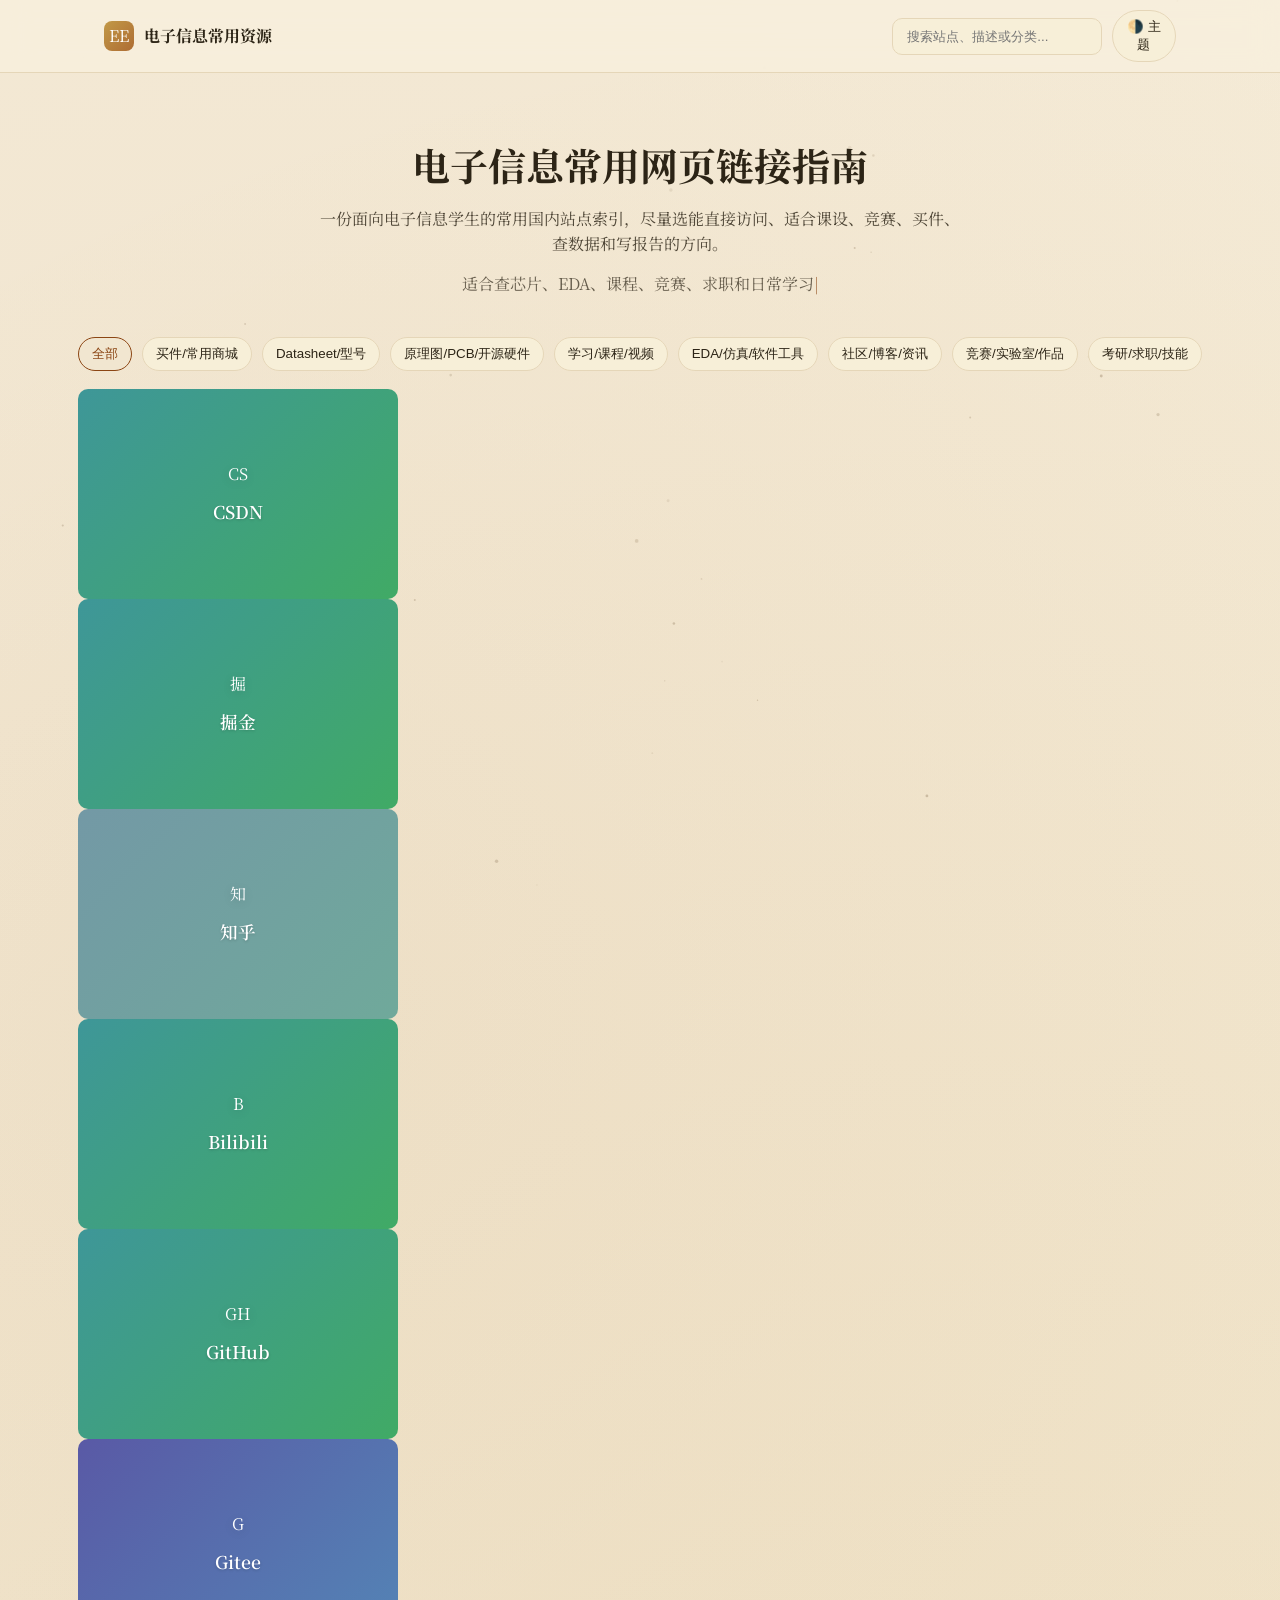
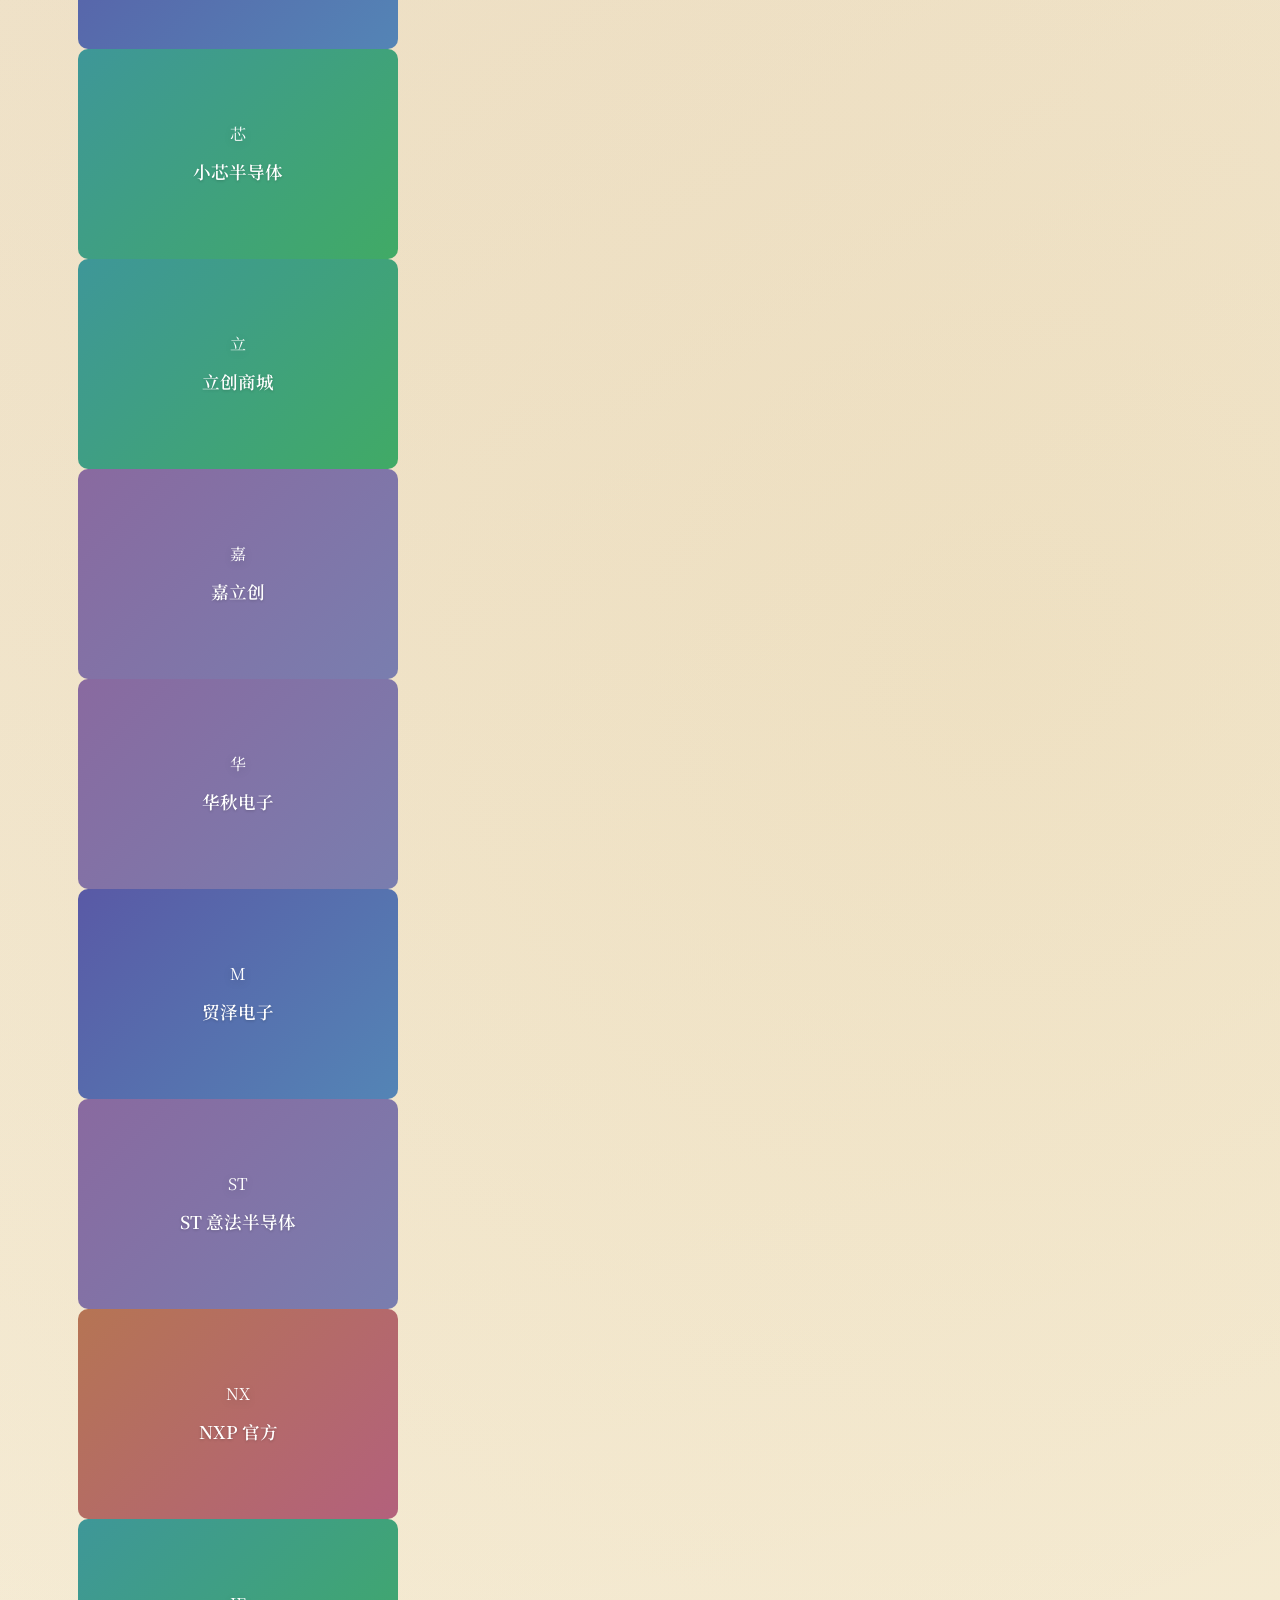
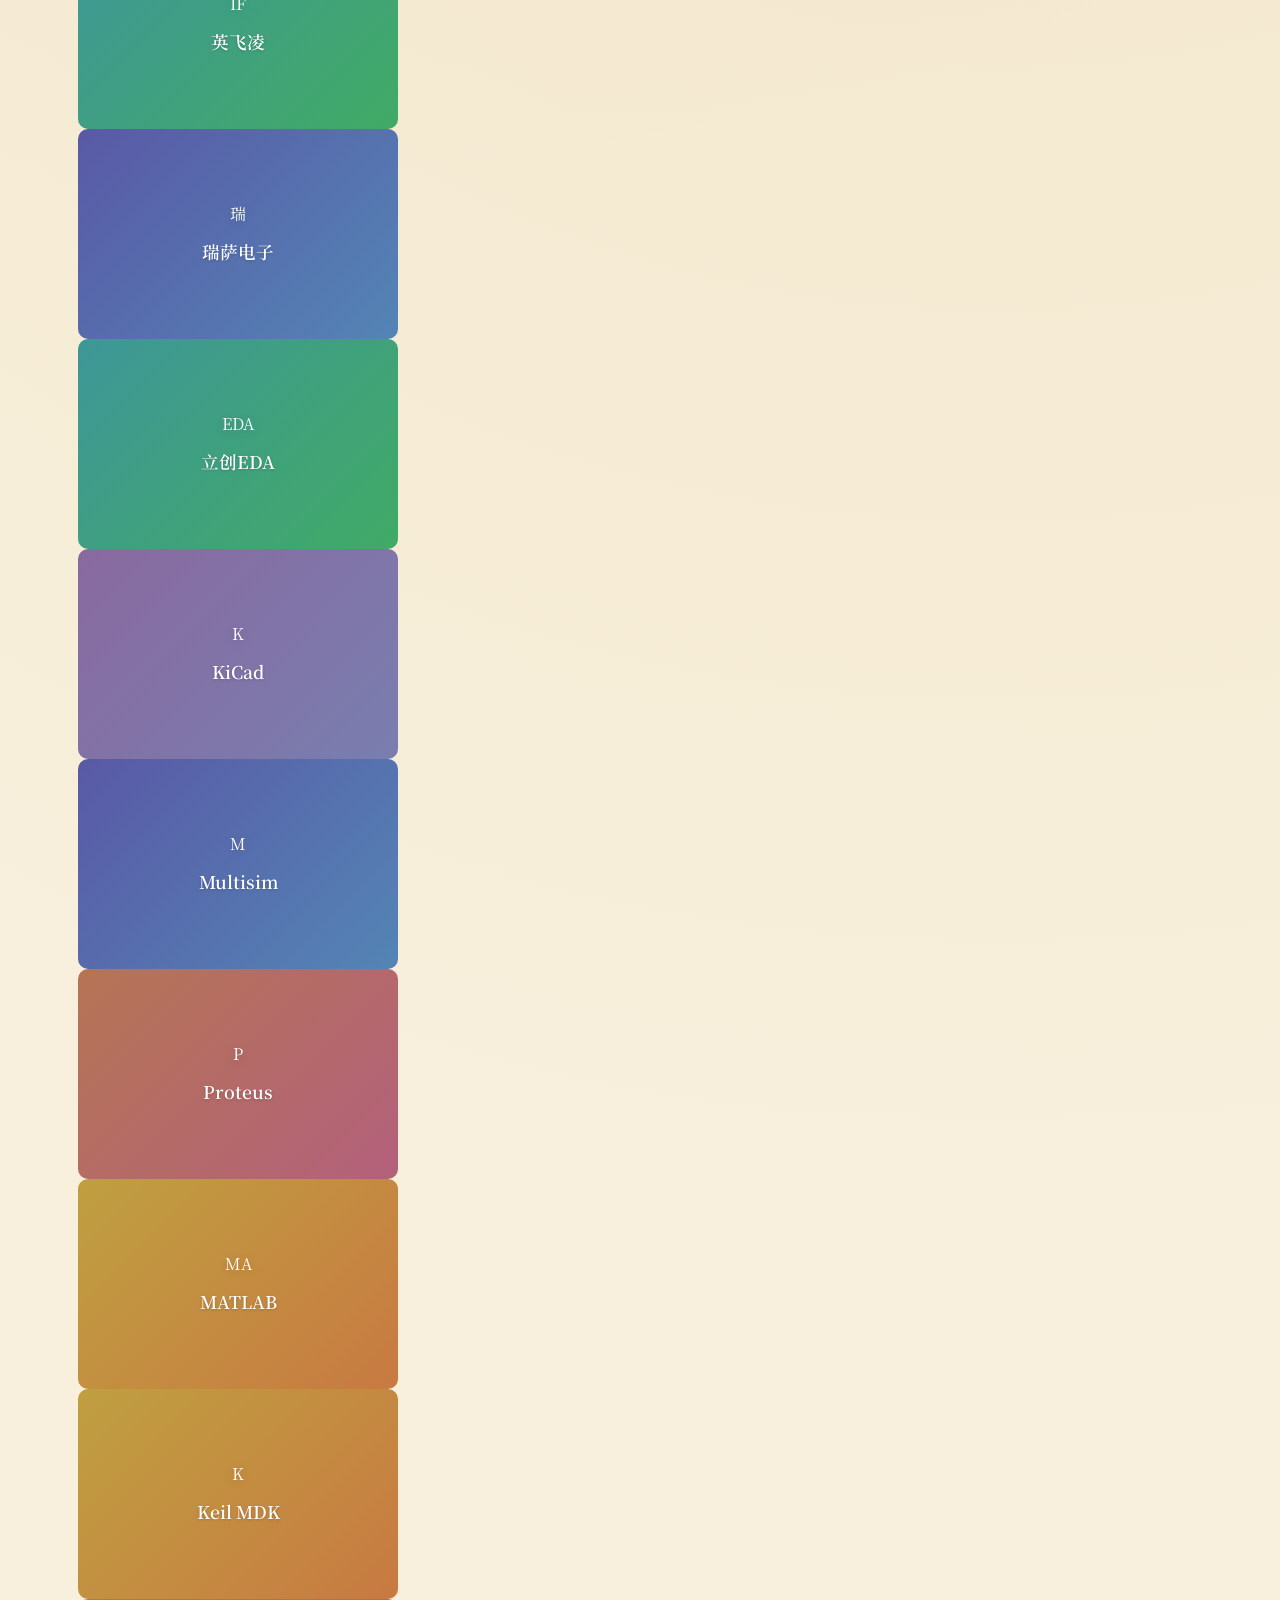
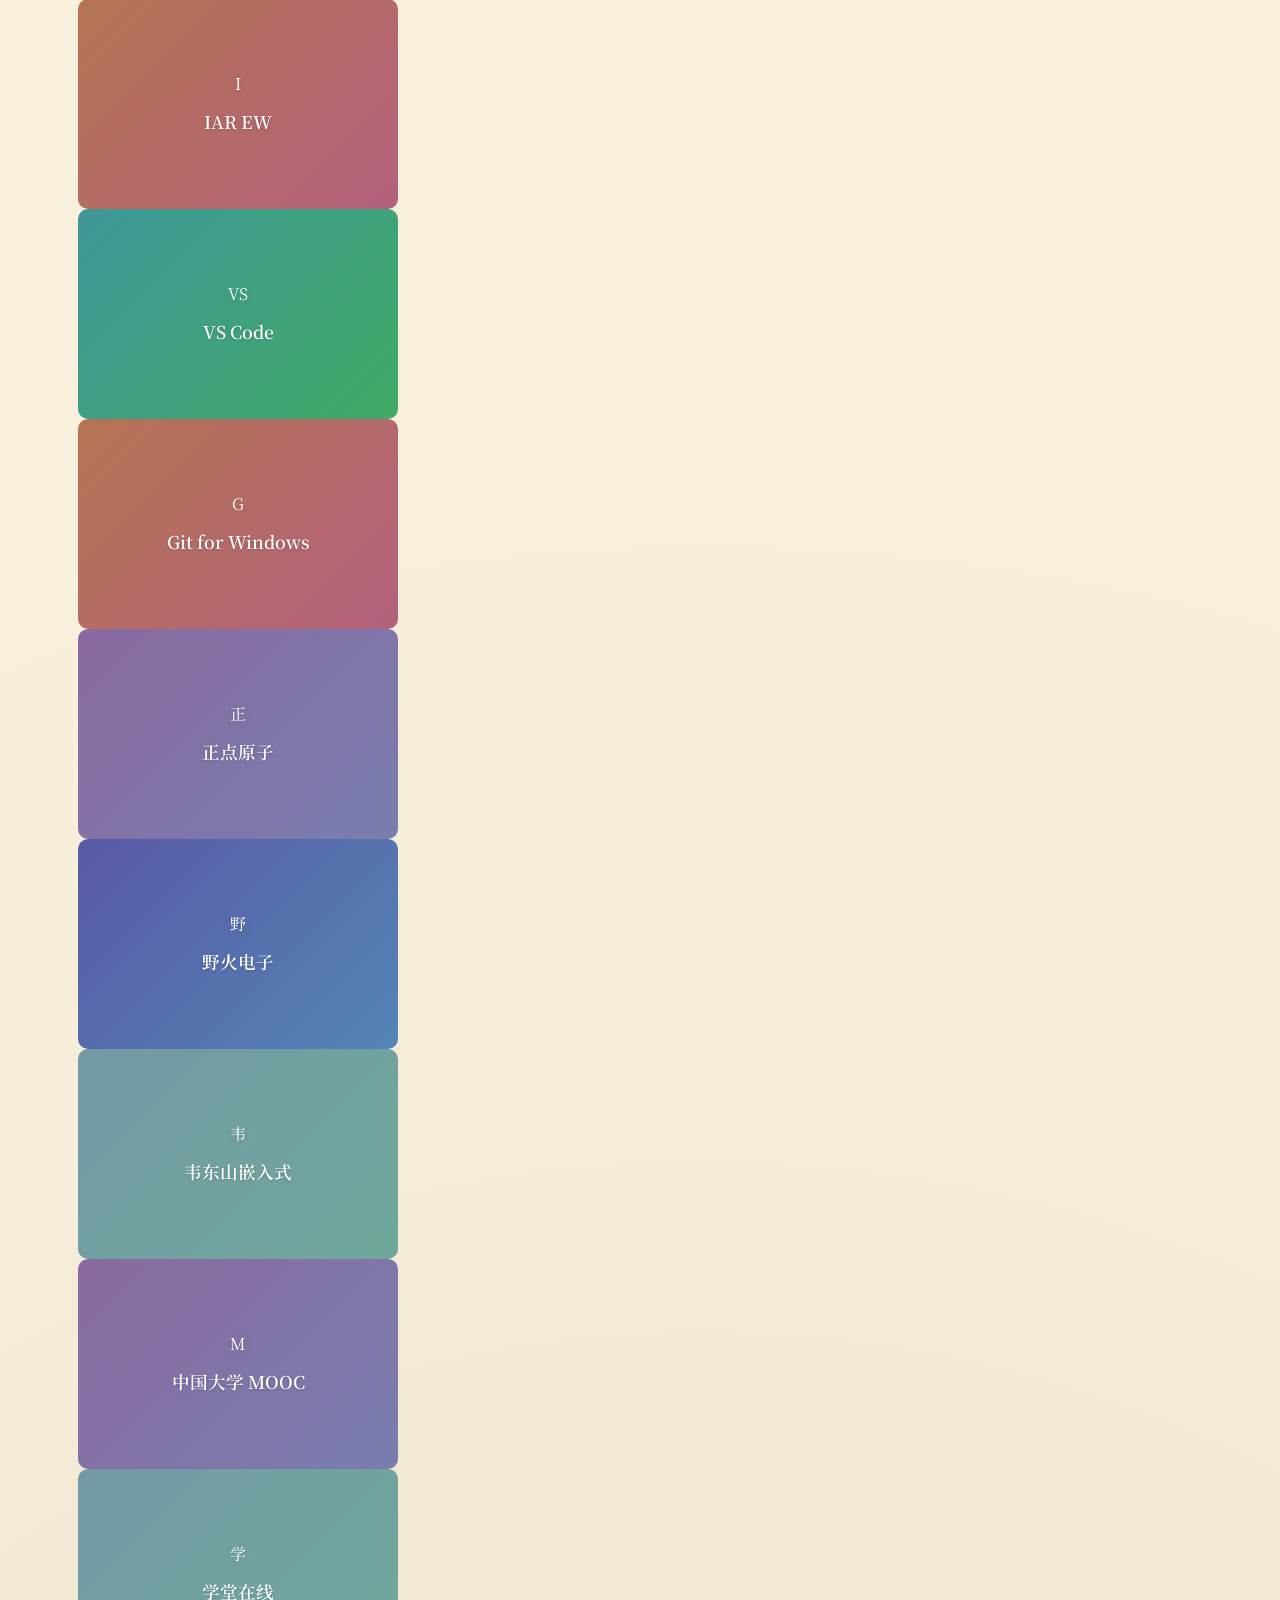
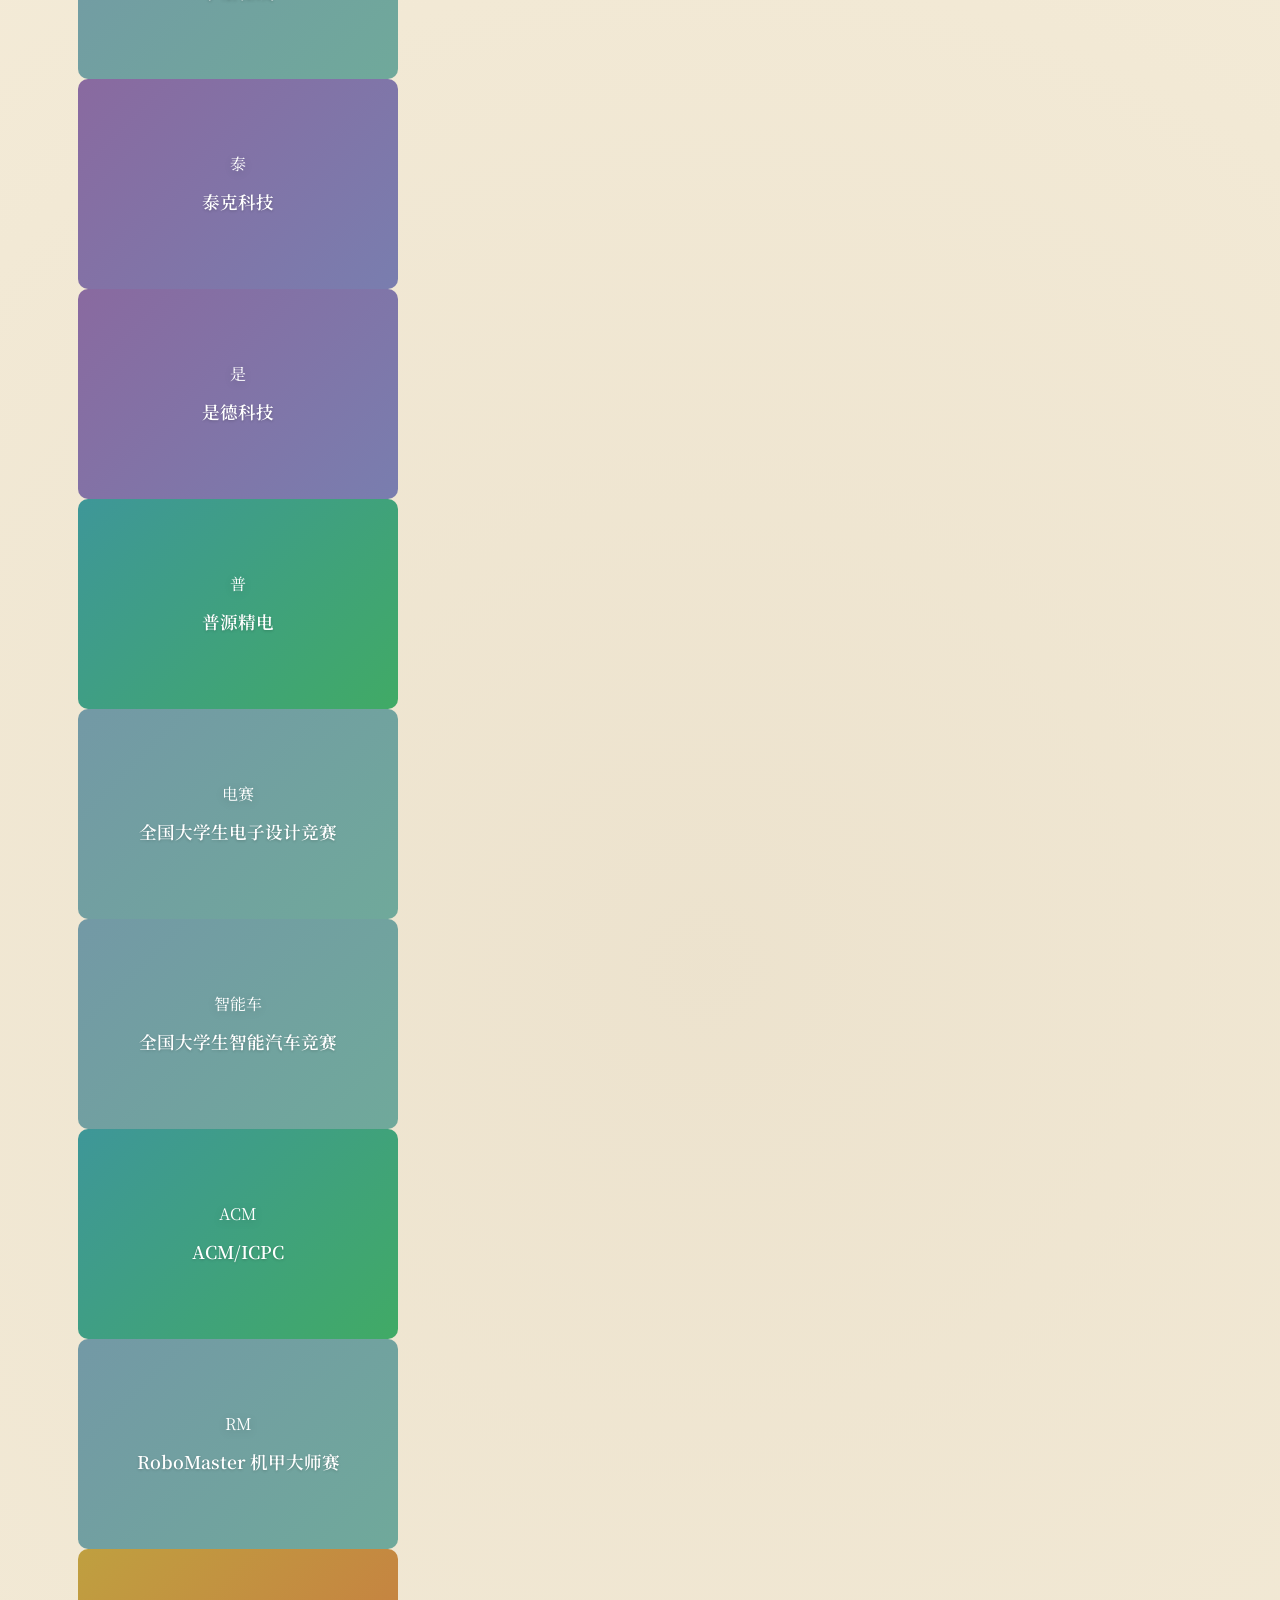
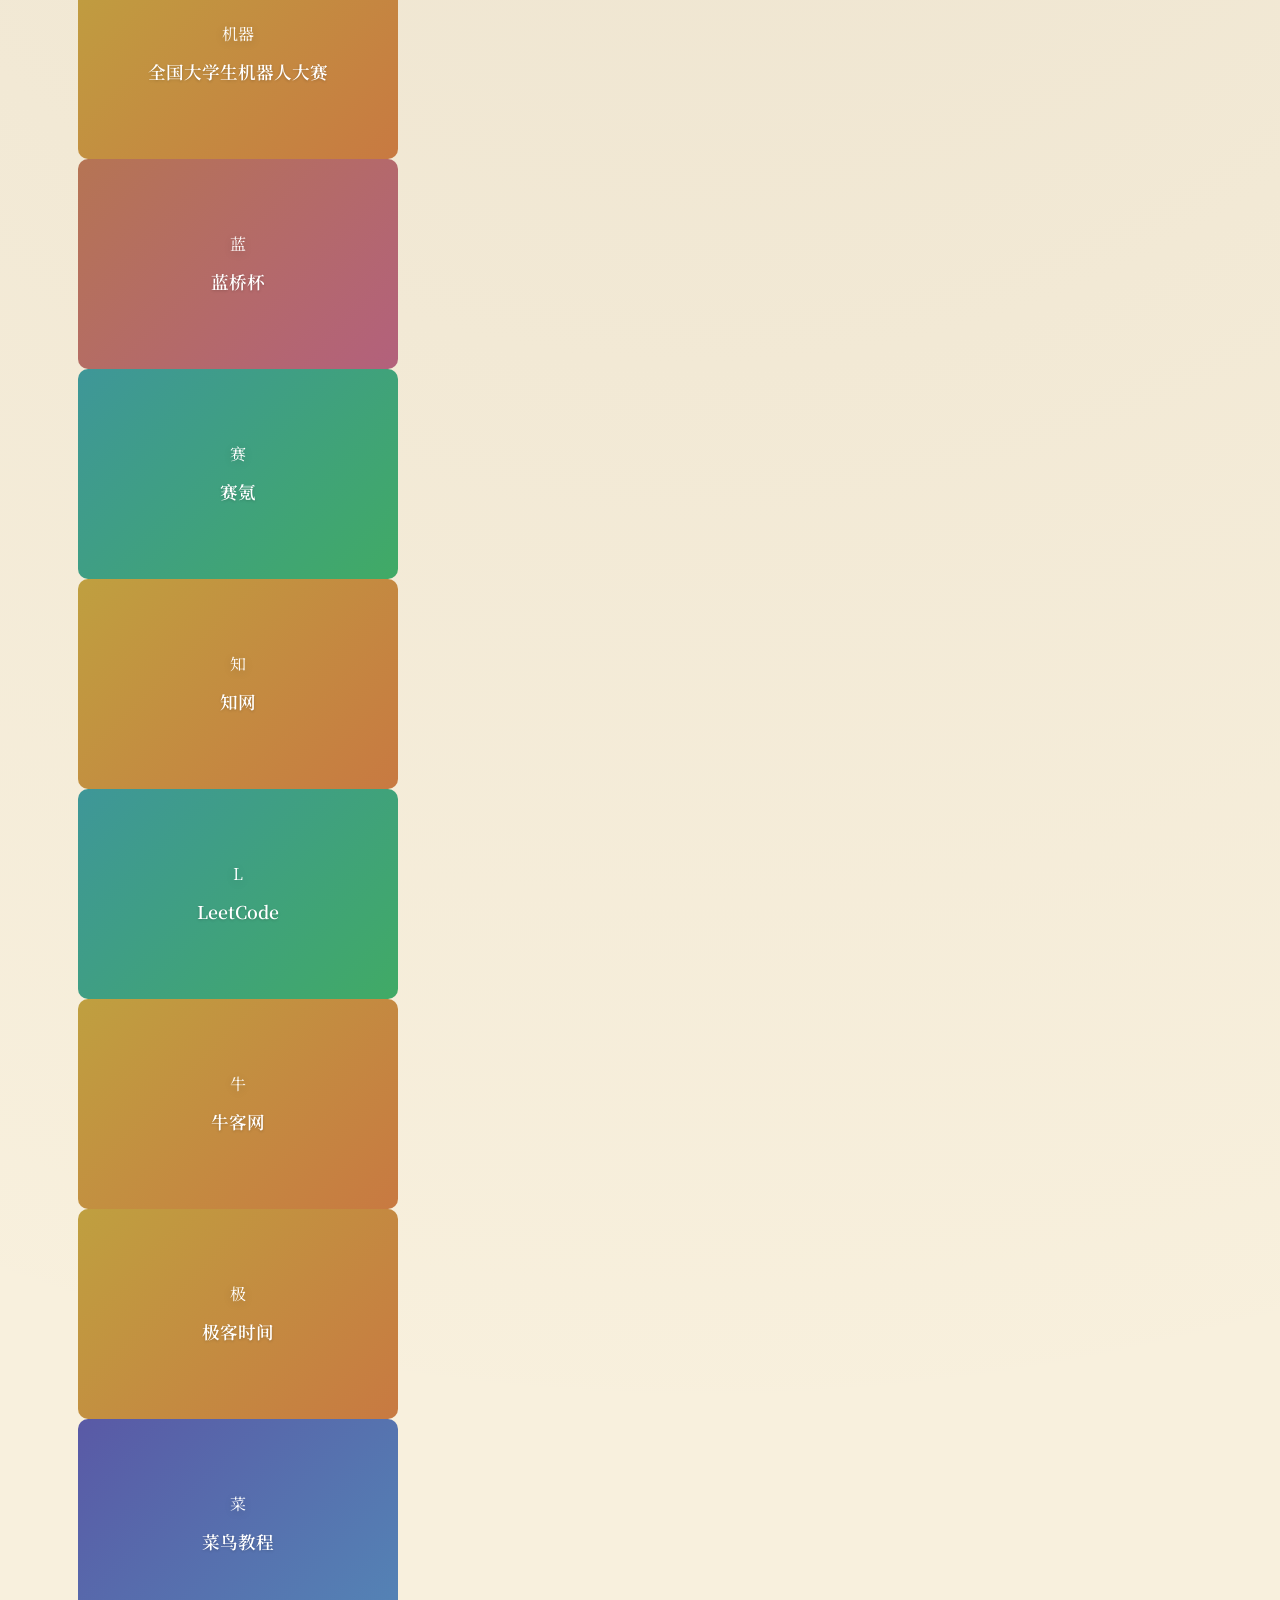
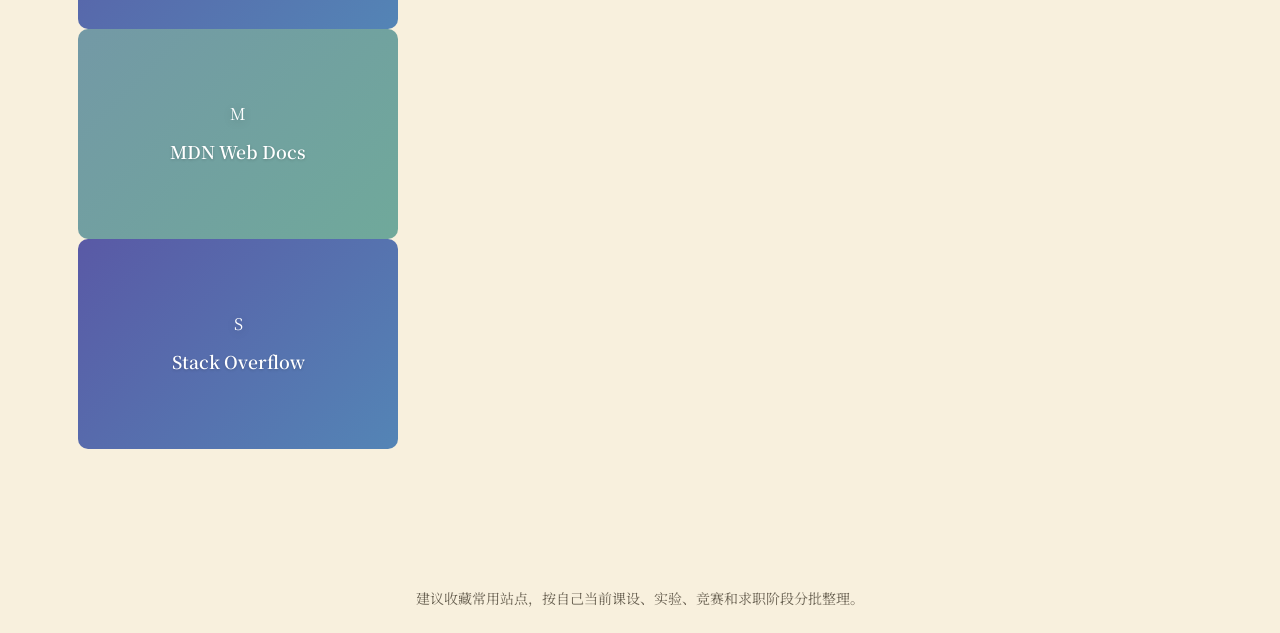
==== commit a9687f15: "trim links, improve spacing, keep simple hover" ====
--- a/ee-study-guide.html
+++ b/ee-study-guide.html
@@ -78,8 +78,7 @@
     }
 
     .page-wrapper {
-      position: relative;
-      min-height: 100vh;
+      position: relative; min-height: 100vh; display: flex; flex-direction: column; display: flex; flex-direction: column;
       background:
         radial-gradient(circle at 20% 10%, rgba(139, 69, 19, 0.08), transparent 26%),
         radial-gradient(circle at 78% 22%, rgba(184, 134, 11, 0.10), transparent 28%),
@@ -114,10 +113,10 @@
     .cover-section {
       position: relative;
       z-index: 10;
-      max-width: 860px;
+      max-width: 900px;
       margin: 0 auto;
       text-align: center;
-      padding: 56px 18px 18px;
+      padding: 62px 18px 22px;
     }
 
     .cover-section h1 {
@@ -220,13 +219,7 @@
       line-height: 1.4;
     }
 
-    .nav-card-grid {
-      display: flex;
-      flex-wrap: wrap;
-      justify-content: center;
-      gap: 2.5rem;
-      padding: 1rem 1rem 2rem;
-    }
+    .nav-card-grid {`n      display: grid;`n      grid-template-columns: repeat(auto-fill, minmax(320px, 1fr));`n      gap: 28px;`n      padding: 1rem 1rem 2rem;`n      justify-items: center;`n    }
 
     .filter-chip {
       border: 1px solid var(--button-border-color);
@@ -365,7 +358,7 @@
       </p>
     </section>
 
-    <main style="position: relative; z-index: 10; max-width: 1100px; margin: 0 auto; padding: 18px 14px 120px;">
+    <main style="position: relative; z-index: 10; max-width: 1180px; margin: 0 auto; padding: 18px 14px 120px; flex: 1 0 auto;">
       <section style="display: flex; flex-wrap: wrap; gap: 10px; align-items: center; justify-content: center; margin-bottom: 18px;">
         <button class="filter-chip active" data-filter="all">全部</button>
         <button class="filter-chip" data-filter="components">买件/常用商城</button>
@@ -383,7 +376,7 @@
       <div id="cardGrid" class="nav-card-grid"></div>
     </main>
 
-    <footer style="position: relative; z-index: 10; text-align: center; padding: 18px 14px 24px; color: var(--text-color); opacity: 0.7; font-size: 14px;">
+    <footer style="position: relative; z-index: 10; text-align: center; padding: 18px 14px 24px; color: var(--text-color); opacity: 0.7; font-size: 14px; flex-shrink: 0;">
       建议收藏常用站点，按自己当前课设、实验、竞赛和求职阶段分批整理。
     </footer>
 
@@ -395,98 +388,55 @@
   </div>
 
   <script>
-    const links = [
+        const links = [
       { name: "CSDN", url: "https://www.csdn.net/", tags: ["community", "learn"], icon: "CS", description: "查 bug、找代码片段、看嵌入式/C++/通信类文章和实战笔记。" },
-      { name: "博客园", url: "https://www.cnblogs.com/", tags: ["community", "learn"], icon: "博", description: "老牌技术博客平台，适合看工程实现和长期维护的项目记录。" },
-      { name: "掘金", url: "https://juejin.cn/", tags: ["community", "learn"], icon: "掘", description: "适合看前端、工程化、工具链、产品化实现和新人练手思路。" },
-      { name: "知乎", url: "https://www.zhihu.com/", tags: ["community", "learn"], icon: "知", description: "适合搜专业问题、择业、竞赛和入门路径的讨论。" },
-      { name: "Bilibili", url: "https://www.bilibili.com/", tags: ["learn"], icon: "B", description: "适合看公开课、竞赛经验、仪器拆解、EDA 实操和项目演示视频。" },
-      { name: "小芯半导体", url: "https://www.xchip.cn/", tags: ["datasheet", "components"], icon: "芯", description: "查芯片资料、中文 datasheet、替代料和选型信息比较方便。" },
-      { name: "立创商城", url: "https://www.szlcsc.com/", tags: ["components", "pcb"], icon: "立", description: "买电阻电容、模块、开发板和 PCB 打样、SMT 贴片常用。" },
-      { name: "得利电子", url: "https://www.ichunt.com/", tags: ["components", "datasheet"], icon: "得", description: "电子元器件商城，适合找被动元件、连接器和常用模块。" },
-      { name: "云汉芯城", url: "https://www.ickey.cn/", tags: ["components", "datasheet"], icon: "云", description: "元器件数据手册、采购和 BOM 配套查询常用。" },
-      { name: "唯样商城", url: "https://www.oneyac.com/", tags: ["components", "datasheet"], icon: "唯", description: "库存查询、型号检索和替代料选型比较直接。" },
-      { name: "嘉立创", url: "https://www.jlc.com/", tags: ["pcb", "components"], icon: "嘉", description: "PCB 打样、SMT、PCBA、3D 打印，做课设和量产小批量都很常用。" },
-      { name: "华秋电子", url: "https://www.hqew.com/", tags: ["components", "pcb"], icon: "华", description: "元器件商城和 PCB 服务都较全，适合从原理图到板子一站式推进。" },
-      { name: "贸泽电子", url: "https://www.mouser.cn/", tags: ["components", "datasheet"], icon: "M", description: "查原厂芯片、参考设计和器件选型说明很方便。" },
+      { name: "掘金", url: "https://juejin.cn/", tags: ["community", "learn"], icon: "掘", description: "看工程化、前端、工具链、产品化实现和新人练手思路。" },
+      { name: "知乎", url: "https://www.zhihu.com/", tags: ["community", "learn"], icon: "知", description: "搜专业问题、竞赛经验、择业和入门路径讨论。" },
+      { name: "Bilibili", url: "https://www.bilibili.com/", tags: ["learn"], icon: "B", description: "看公开课、竞赛经验、仪器拆解、EDA 实操和项目演示。" },
+      { name: "GitHub", url: "https://github.com/", tags: ["community", "tools", "competition"], icon: "GH", description: "搜开源项目、看工程结构、学习作品和找 idea。" },
+      { name: "Gitee", url: "https://gitee.com/", tags: ["community", "tools"], icon: "G", description: "托管课程项目、脚本、小工具和国内开源工程。" },
+      { name: "小芯半导体", url: "https://www.xchip.cn/", tags: ["datasheet", "components"], icon: "芯", description: "查芯片资料、中文 datasheet、替代料和选型信息。" },
+      { name: "立创商城", url: "https://www.szlcsc.com/", tags: ["components", "pcb"], icon: "立", description: "买元器件、模块、开发板，以及 PCB 打样/SMT 常用。" },
+      { name: "嘉立创", url: "https://www.jlc.com/", tags: ["pcb", "components"], icon: "嘉", description: "PCB 打样、SMT、PCBA、3D 打印，课设和小批量都常用。" },
+      { name: "华秋电子", url: "https://www.hqew.com/", tags: ["components", "pcb"], icon: "华", description: "元器件商城和 PCB 服务较全，方便从原理图到板子。" },
+      { name: "贸泽电子", url: "https://www.mouser.cn/", tags: ["components", "datasheet"], icon: "M", description: "查原厂芯片、参考设计和器件选型说明。" },
       { name: "ST 意法半导体", url: "https://www.st.com/", tags: ["datasheet", "competition"], icon: "ST", description: "查 STM32 官方手册、参考设计、工具和例程首选。" },
-      { name: "NXP 官方", url: "https://www.nxp.com/", tags: ["datasheet", "competition"], icon: "NX", description: "查 i.MX、Kinetis、射频和汽车电子资料很全。" },
-      { name: "英飞凌 Infineon", url: "https://www.infineon.com/", tags: ["datasheet", "competition"], icon: "IF", description: "适合查功率器件、驱动和电源管理方案。" },
-      { name: "瑞萨电子", url: "https://www.renesas.cn/", tags: ["datasheet", "competition"], icon: "瑞", description: "适合看 MCU、汽车电子和工业控制方案资料。" },
-      { name: "英伟达 NVIDIA", url: "https://www.nvidia.cn/", tags: ["learn", "competition"], icon: "NV", description: "适合看边缘计算、CUDA、嵌入式 AI 和 Jetson 学习资料。" },
-      { name: "正点原子", url: "https://www.alientek.com/", tags: ["learn", "competition"], icon: "正", description: "STM32 和 Linux 嵌入式学习资料、例程和板卡参考价值高。" },
-      { name: "野火电子", url: "https://www.firebbs.cn/", tags: ["learn", "community"], icon: "野", description: "嵌入式入门、RTOS、Linux 和项目实战经验分享集中。" },
-      { name: "韦东山嵌入式", url: "https://www.100ask.net/", tags: ["learn", "competition"], icon: "韦", description: "嵌入式 Linux、驱动和项目实战课程比较系统。" },
-      { name: "开源原子", url: "https://atomgit.com/", tags: ["community", "tools"], icon: "A", description: "国产代码托管，适合托管课程设计、工具和作业仓库。" },
-      { name: "Gitee", url: "https://gitee.com/", tags: ["community", "tools"], icon: "G", description: "适合托管课程项目、脚本、小工具和开源工程。" },
-      { name: "GitHub", url: "https://github.com/", tags: ["community", "tools"], icon: "GH", description: "适合搜开源项目、看工程结构、学习项目和找 idea。" },
-      { name: "阿里云开发平台", url: "https://www.aliyun.com/", tags: ["tools", "learn"], icon: "云", description: "适合部署课程项目、做云端小服务和实验环境。" },
-      { name: "腾讯云", url: "https://cloud.tencent.com/", tags: ["tools", "learn"], icon: "腾", description: "适合搭简单后端、服务器实验和部署个人作品。" },
-      { name: "华为云", url: "https://www.huaweicloud.com/", tags: ["tools", "learn"], icon: "华", description: "适合看 IoT、嵌入式云端和国产化方案资料。" },
-      { name: "百度飞桨", url: "https://www.paddlepaddle.org.cn/", tags: ["learn", "tools"], icon: "P", description: "适合入门 AI、做图像分类、边缘推理和课程大作业参考。" },
-      { name: "PyTorch 中文", url: "https://pytorch-cn.readthedocs.io/", tags: ["learn", "tools"], icon: "PT", description: "适合快速看 PyTorch 中文说明和入门示例。" },
-      { name: "中国大学 MOOC", url: "https://www.icourse163.org/", tags: ["learn"], icon: "M", description: "适合补电路、信号、嵌入式、Python 和通信类课程基础。" },
-      { name: "学堂在线", url: "https://www.xuetangx.com/", tags: ["learn"], icon: "学", description: "适合看高校公开课和电子相关专业基础课。" },
-      { name: "我要自学网", url: "https://www.51zxw.net/", tags: ["learn", "tools"], icon: "51", description: "适合快速看软件工具、电路入门和工程类操作视频。" },
-      { name: "Coursera", url: "https://www.coursera.org/", tags: ["learn"], icon: "C", description: "适合补系统化专业基础和项目导向课程。" },
-      { name: "STM32CubeMX", url: "https://www.st.com/stm32cubemx", tags: ["datasheet", "tools"], icon: "C", description: "STM32 初始化配置和代码生成常用工具。" },
+      { name: "NXP 官方", url: "https://www.nxp.com/", tags: ["datasheet", "competition"], icon: "NX", description: "查 i.MX、Kinetis、射频和汽车电子资料。" },
+      { name: "英飞凌", url: "https://www.infineon.com/", tags: ["datasheet", "competition"], icon: "IF", description: "查功率器件、驱动和电源管理方案。" },
+      { name: "瑞萨电子", url: "https://www.renesas.cn/", tags: ["datasheet", "competition"], icon: "瑞", description: "看 MCU、汽车电子和工业控制方案资料。" },
+      { name: "立创EDA", url: "https://lceda.cn/", tags: ["pcb", "tools"], icon: "EDA", description: "在线原理图和 PCB 工具，适合快速出课程设计板。" },
       { name: "KiCad", url: "https://www.kicad.org/", tags: ["pcb", "tools"], icon: "K", description: "开源 PCB 工具，适合从原理图到 PCB 全流程练习。" },
-      { name: "立创EDA", url: "https://lceda.cn/", tags: ["pcb", "tools"], icon: "EDA", description: "在线原理图和 PCB 工具，适合快速出课程设计板。" },
       { name: "Multisim", url: "https://www.ni.com/multisim", tags: ["tools"], icon: "M", description: "适合电路仿真、模电/数电实验验证和教学演示。" },
       { name: "Proteus", url: "https://www.labcenter.com/", tags: ["tools"], icon: "P", description: "适合单片机仿真、简单电路验证和入门实验。" },
       { name: "MATLAB", url: "https://www.mathworks.com/products/matlab.html", tags: ["tools"], icon: "MA", description: "适合信号处理、控制系统和算法仿真练习。" },
-      { name: "Simulink", url: "https://www.mathworks.com/products/simulink.html", tags: ["tools"], icon: "SI", description: "适合控制算法建模和嵌入式算法验证。" },
-      { name: "Git for Windows", url: "https://gitforwindows.org/", tags: ["tools"], icon: "G", description: "适合本地版本控制、脚本管理和工程协作习惯养成。" },
-      { name: "VS Code", url: "https://code.visualstudio.com/", tags: ["tools"], icon: "VS", description: "适合写代码、做文档、运行脚本和开发小工具。" },
       { name: "Keil MDK", url: "https://www.keil.com/", tags: ["tools", "competition"], icon: "K", description: "适合 STM32 开发和单片机课程实验使用。" },
       { name: "IAR EW", url: "https://www.iar.com/", tags: ["tools", "competition"], icon: "I", description: "适合嵌入式编译、调试和工程稳定性练习。" },
-      { name: "微信开发者社区", url: "https://developers.weixin.qq.com/", tags: ["community", "tools"], icon: "微", description: "适合看小程序、轻应用和前端生态实践。" },
-      { name: "阿里云开发者", url: "https://developer.aliyun.com/", tags: ["community", "tools"], icon: "云", description: "适合看云原生、IoT 和后端开发实践内容。" },
-      { name: "腾讯技术工程", url: "https://cloud.tencent.com/developer", tags: ["community", "learn"], icon: "腾", description: "适合看工程实践、后端和平台技术文章。" },
-      { name: "华为开发者", url: "https://developer.huawei.com/", tags: ["community", "tools"], icon: "华", description: "适合看 HarmonyOS、IoT 和嵌入式开发资料。" },
-      { name: "瑞萨电子社区", url: "https://community.renesas.com/", tags: ["community", "datasheet"], icon: "瑞", description: "适合看 MCU 应用笔记和方案讨论。" },
-      { name: "NXP 社区", url: "https://www.nxp.com/community", tags: ["community", "datasheet"], icon: "NX", description: "适合看处理器资料、参考设计和问答。" },
-      { name: "TI E2E 社区", url: "https://e2e.ti.com/", tags: ["community", "datasheet"], icon: "TI", description: "适合看电源、接口和模拟芯片讨论。" },
-      { name: "ST 社区", url: "https://community.st.com/", tags: ["community", "datasheet"], icon: "ST", description: "适合 STM32 问题排查、例程和工具讨论。" },
-      { name: "Arduino 中文社区", url: "https://www.arduino.cn/", tags: ["community", "learn"], icon: "A", description: "适合入门硬件、传感器和快速原型开发。" },
-      { name: "树莓派中国", url: "https://www.raspberrypi.com/", tags: ["learn", "competition"], icon: "R", description: "适合 Linux 入门、物联网和边缘计算实践。" },
-      { name: "RT-Thread", url: "https://www.rt-thread.org/", tags: ["learn", "competition"], icon: "RT", description: "适合实时操作系统、嵌入式软件和项目实战。" },
-      { name: "RTOS 中文站", url: "https://www.rtos.cn/", tags: ["learn", "competition"], icon: "RT", description: "适合看实时操作系统和嵌入式系统资料。" },
-      { name: "Linux 中国", url: "https://linux.cn/", tags: ["learn", "tools"], icon: "L", description: "适合看 Linux、嵌入式系统和开源工具内容。" },
-      { name: "CSDN 学院", url: "https://edu.csdn.net/", tags: ["learn", "job"], icon: "学", description: "适合看系统化课程、实战课和项目课。" },
-      { name: "慕课网", url: "https://www.imooc.com/", tags: ["learn", "tools"], icon: "慕", description: "适合补前端、后端、Python 和项目实战课程。" },
-      { name: "极客学院", url: "https://www.jikexueyuan.com/", tags: ["learn"], icon: "极", description: "适合入门编程、嵌入式、运维和 AI 基础。" },
-      { name: "全国大学生电子设计竞赛", url: "http://www.nuedc-training.com.cn/", tags: ["competition"], icon: "电赛", description: "电子信息类核心竞赛，适合查竞赛资讯、培训资料和作品参考。" },
-      { name: "全国大学生智能汽车竞赛", url: "http://www.smartcar.org.cn/", tags: ["competition"], icon: "智能车", description: "适合看智能车技术分享、车模方案、传感器和视觉组经验。" },
-      { name: "ACM/ICPC", url: "https://icpc.global/", tags: ["competition"], icon: "ACM", description: "适合看国际大学生程序设计竞赛规则、区域赛和训练资源。" },
-      { name: "RoboMaster 机甲大师赛", url: "https://www.robomaster.com/", tags: ["competition"], icon: "RM", description: "适合看机器人竞赛、视觉、嵌入式、云台和工程踩坑经验。" },
-      { name: "全国大学生机器人大赛", url: "http://www.robotcontest.cn/", tags: ["competition"], icon: "机器", description: "适合看机器人相关竞赛、机甲、救援、服务类项目经验。" },
-      { name: "蓝桥杯", url: "https://dasai.lanqiao.cn/", tags: ["competition"], icon: "蓝", description: "适合看嵌入式、软件类竞赛和项目实战训练内容。" },
+      { name: "VS Code", url: "https://code.visualstudio.com/", tags: ["tools"], icon: "VS", description: "适合写代码、做文档、运行脚本和开发小工具。" },
+      { name: "Git for Windows", url: "https://gitforwindows.org/", tags: ["tools"], icon: "G", description: "适合本地版本控制、脚本管理和工程协作习惯养成。" },
+      { name: "正点原子", url: "https://www.alientek.com/", tags: ["learn", "competition"], icon: "正", description: "STM32 和 Linux 嵌入式学习资料、例程和板卡参考。" },
+      { name: "野火电子", url: "https://www.firebbs.cn/", tags: ["learn", "community"], icon: "野", description: "嵌入式入门、RTOS、Linux 和项目实战经验集中。" },
+      { name: "韦东山嵌入式", url: "https://www.100ask.net/", tags: ["learn", "competition"], icon: "韦", description: "嵌入式 Linux、驱动和项目实战课程较系统。" },
+      { name: "中国大学 MOOC", url: "https://www.icourse163.org/", tags: ["learn"], icon: "M", description: "适合补电路、信号、嵌入式、Python 和通信类基础。" },
+      { name: "学堂在线", url: "https://www.xuetangx.com/", tags: ["learn"], icon: "学", description: "适合看高校公开课和电子相关专业基础课。" },
+      { name: "泰克科技", url: "https://www.tek.com.cn/", tags: ["learn", "competition"], icon: "泰", description: "看示波器、探头和测试测量资料。" },
+      { name: "是德科技", url: "https://www.keysight.com.cn/", tags: ["learn", "competition"], icon: "是", description: "看射频、仪器和测试测量资料。" },
+      { name: "普源精电", url: "https://www.rigol.com.cn/", tags: ["learn", "competition"], icon: "普", description: "看示波器、信号源和国产仪器资料。" },
+      { name: "全国大学生电子设计竞赛", url: "http://www.nuedc-training.com.cn/", tags: ["competition"], icon: "电赛", description: "电子信息核心竞赛，适合查资讯、培训和作品参考。" },
+      { name: "全国大学生智能汽车竞赛", url: "http://www.smartcar.org.cn/", tags: ["competition"], icon: "智能车", description: "适合看车模方案、传感器、视觉和竞赛经验。" },
+      { name: "ACM/ICPC", url: "https://icpc.global/", tags: ["competition"], icon: "ACM", description: "适合看程序设计竞赛规则、区域赛和训练资源。" },
+      { name: "RoboMaster 机甲大师赛", url: "https://www.robomaster.com/", tags: ["competition"], icon: "RM", description: "适合看机器人、视觉、嵌入式和工程踩坑经验。" },
+      { name: "全国大学生机器人大赛", url: "http://www.robotcontest.cn/", tags: ["competition"], icon: "机器", description: "适合看机器人相关竞赛和项目实战经验。" },
+      { name: "蓝桥杯", url: "https://dasai.lanqiao.cn/", tags: ["competition"], icon: "蓝", description: "适合看嵌入式、软件类竞赛和训练内容。" },
       { name: "赛氪", url: "https://www.saikr.com/", tags: ["competition"], icon: "赛", description: "适合找大学生竞赛、科创比赛和项目实践机会。" },
-      { name: "我爱竞赛网", url: "https://www.52jingsai.com/", tags: ["competition"], icon: "我", description: "适合看大学生竞赛信息、立项和组队思路。" },
-      { name: "全国大学生竞赛网", url: "http://www.cxcyds.com/", tags: ["competition"], icon: "竞", description: "适合看官方大学生竞赛通知和资料。" },
-      { name: "电子创新网", url: "https://www.eeinnovation.com/", tags: ["community", "learn"], icon: "新", description: "适合看创新项目、电子设计和学生作品。" },
-      { name: "电子发烧友", url: "https://www.elecfans.com/", tags: ["community", "learn"], icon: "电", description: "适合看行业资讯、模块选型和项目参考。" },
-      { name: "与非网", url: "https://www.eefocus.com/", tags: ["community", "learn"], icon: "E", description: "适合看半导体、硬件方案和工程师讨论。" },
-      { name: "21IC 电子网", url: "https://www.21ic.com/", tags: ["community", "learn"], icon: "21", description: "适合看行业资讯、技术文章和器件资料。" },
-      { name: "EEPW 电子工程世界", url: "https://www.eepw.com.cn/", tags: ["community", "learn"], icon: "EE", description: "适合看电子技术文章、方案和行业新闻。" },
-      { name: "电子森林", url: "https://www.eetree.cn/", tags: ["community", "pcb"], icon: "林", description: "适合看 PCB、硬件设计和开源项目实践。" },
-      { name: "电源网", url: "https://www.dianyuan.cn/", tags: ["community", "learn"], icon: "源", description: "适合看电源设计、充电、供电和功率器件方案。" },
-      { name: "EEWorld 论坛", url: "https://bbs.eeworld.com.cn/", tags: ["community", "learn"], icon: "B", description: "适合看讨论帖、求助帖和项目经验。" },
-      { name: "泰克示波器", url: "https://www.tek.com.cn/", tags: ["learn", "competition"], icon: "泰", description: "适合看示波器、探头和测量仪器资料。" },
-      { name: "是德科技", url: "https://www.keysight.com.cn/", tags: ["learn", "competition"], icon: "是", description: "适合看射频、仪器和测试测量资料。" },
-      { name: "固纬电子", url: "https://www.gwinstek.com/", tags: ["learn", "competition"], icon: "固", description: "适合看基础仪器、电源和教学实验设备。" },
-      { name: "普源精电", url: "https://www.rigol.com.cn/", tags: ["learn", "competition"], icon: "普", description: "适合看示波器、信号源和国产仪器资料。" },
       { name: "知网", url: "https://www.cnki.net/", tags: ["learn", "job"], icon: "知", description: "适合查论文、写毕设和整理文献综述。" },
-      { name: "万方数据", url: "https://www.wanfangdata.com.cn/", tags: ["learn", "job"], icon: "万", description: "适合查文献、数据和论文参考资料。" },
-      { name: "LeetCode", url: "https://leetcode.cn/", tags: ["learn", "job"], icon: "L", description: "适合打基础、补算法和准备校招笔试。" },
+      { name: "LeetCode", url: "https://leetcode.cn/", tags: ["learn", "job"], icon: "L", description: "适合打基础、补算法和准备笔试面试。" },
       { name: "牛客网", url: "https://www.nowcoder.com/", tags: ["learn", "job"], icon: "牛", description: "适合看校招、笔试、面试和求职经验。" },
       { name: "极客时间", url: "https://time.geekbang.org/", tags: ["learn", "job"], icon: "极", description: "适合看系统化专栏和工程进阶课程。" },
       { name: "菜鸟教程", url: "https://www.runoob.com/", tags: ["learn", "tools"], icon: "菜", description: "适合快速入门语言、工具和基础概念。" },
       { name: "MDN Web Docs", url: "https://developer.mozilla.org/", tags: ["learn", "tools"], icon: "M", description: "适合查前端、网络和 Web 开发权威资料。" },
-      { name: "Stack Overflow", url: "https://stackoverflow.com/", tags: ["community", "learn"], icon: "S", description: "适合查编程问题、报错和工程实现细节。" },
-      { name: "GitHub Trending", url: "https://github.com/trending", tags: ["community", "tools"], icon: "GT", description: "适合找热门开源项目和创作灵感。" }
+      { name: "Stack Overflow", url: "https://stackoverflow.com/", tags: ["community", "learn"], icon: "S", description: "适合查编程问题、报错和工程实现细节。" }
     ];
+;
 
     const uniqueLinks = [];
     const seen = new Set();
@@ -705,3 +655,6 @@
   </script>
 </body>
 </html>
+
+
+
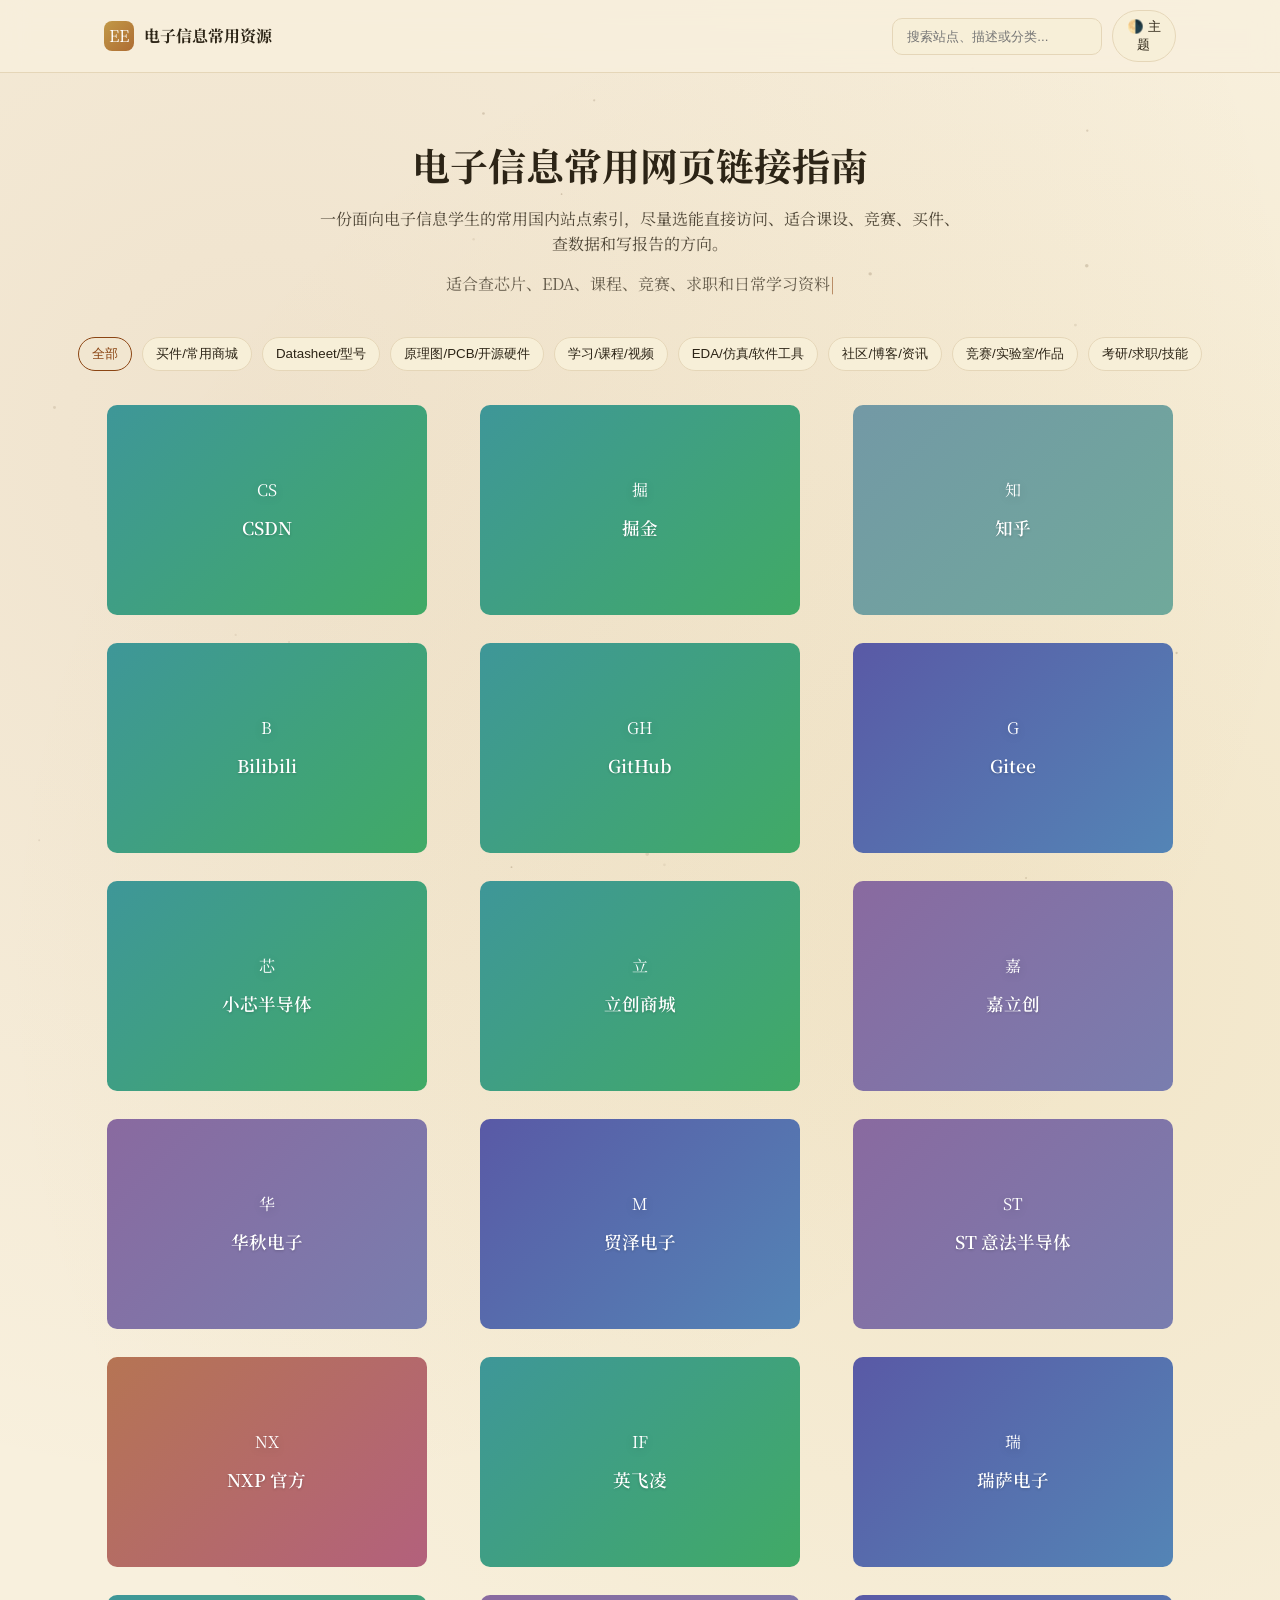
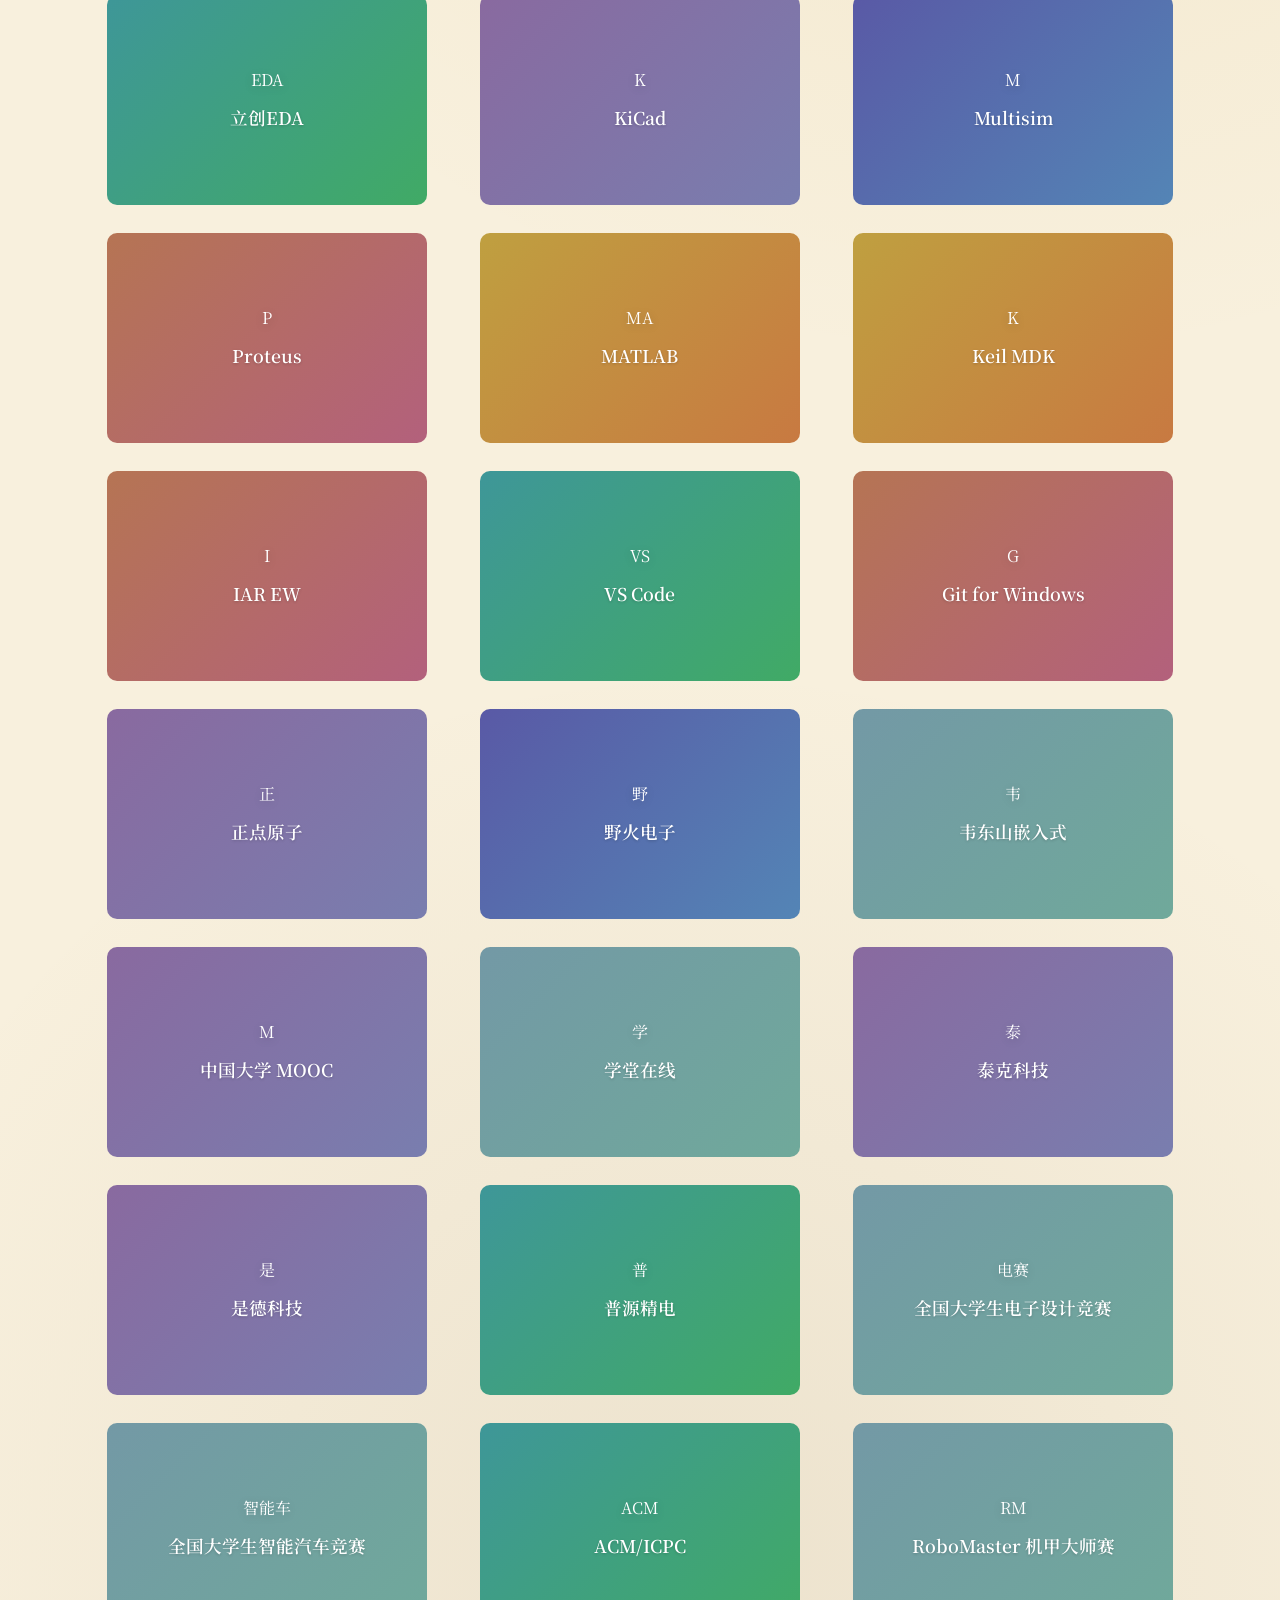
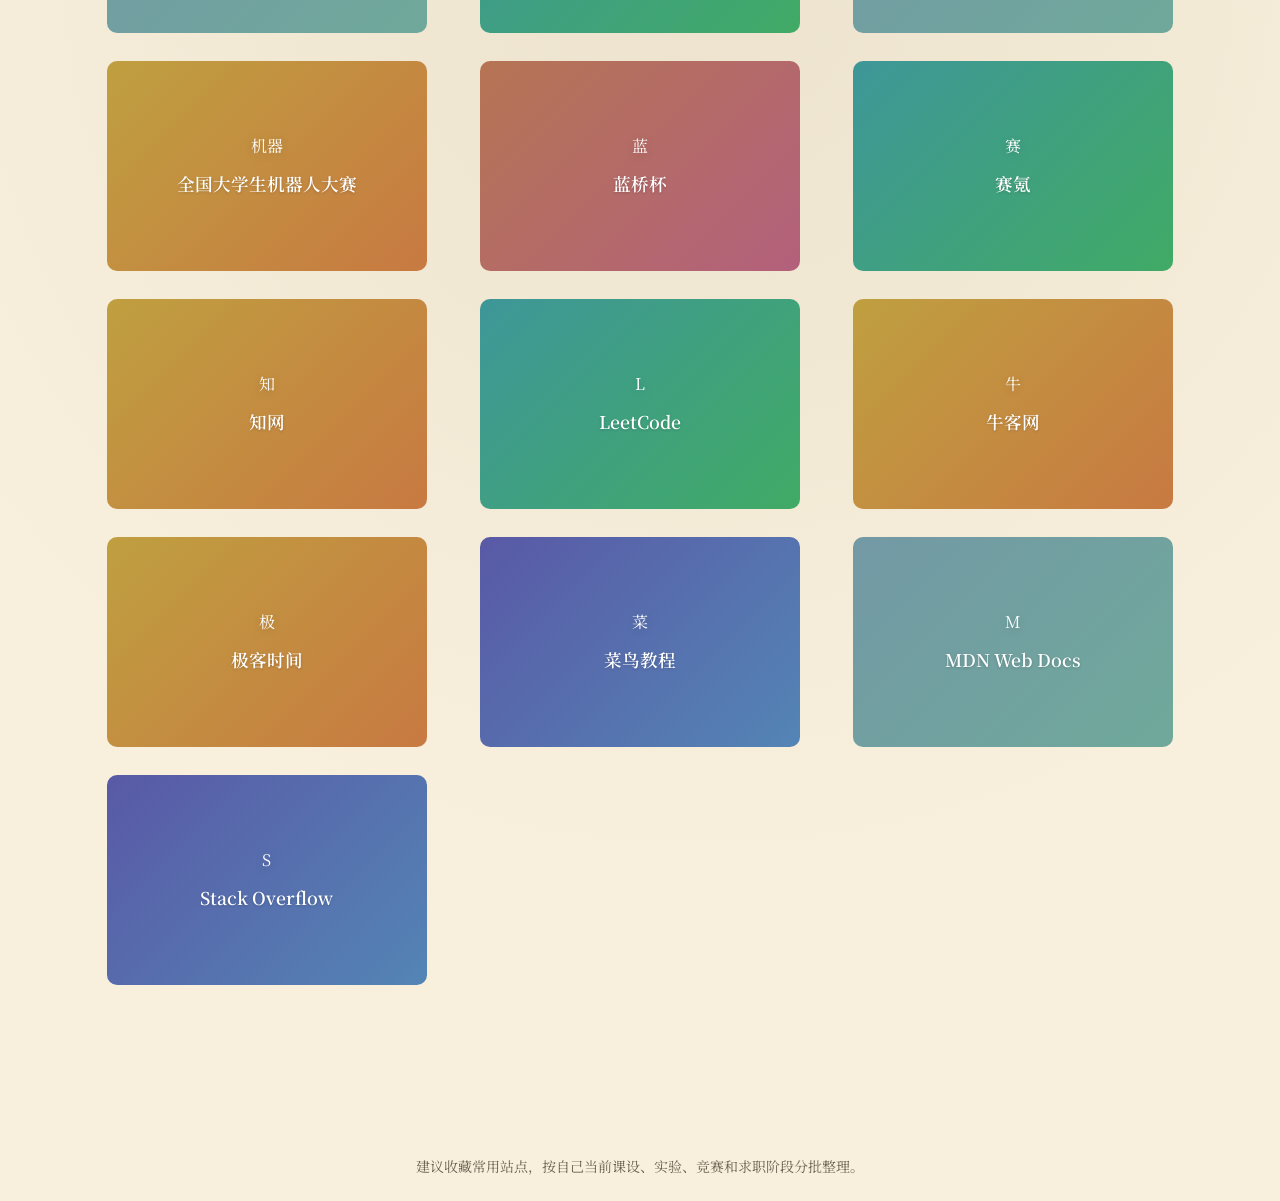
==== commit 6d159179: "feat: 移动端适配优化" ====
--- a/ee-study-guide.html
+++ b/ee-study-guide.html
@@ -219,7 +219,13 @@
       line-height: 1.4;
     }
 
-    .nav-card-grid {`n      display: grid;`n      grid-template-columns: repeat(auto-fill, minmax(320px, 1fr));`n      gap: 28px;`n      padding: 1rem 1rem 2rem;`n      justify-items: center;`n    }
+    .nav-card-grid {
+      display: grid;
+      grid-template-columns: repeat(auto-fill, minmax(320px, 1fr));
+      gap: 28px;
+      padding: 1rem 1rem 2rem;
+      justify-items: center;
+    }
 
     .filter-chip {
       border: 1px solid var(--button-border-color);
@@ -297,6 +303,96 @@
       padding: 48px 18px;
       color: var(--text-color);
       opacity: 0.75;
+    }
+
+    @media (max-width: 700px) {
+      .nav-card-grid {
+        grid-template-columns: 1fr;
+        gap: 22px;
+        padding: 1rem 0.5rem 2rem;
+      }
+      .nav-card {
+        width: 100%;
+        max-width: 320px;
+      }
+      .cover-section {
+        padding: 36px 14px 18px;
+      }
+      .cover-section h1 {
+        font-size: 26px;
+      }
+      .back-top {
+        width: 44px;
+        height: 44px;
+        right: 14px;
+        bottom: 14px;
+      }
+      .filter-chip {
+        padding: 9px 12px;
+        min-height: 36px;
+      }
+    }
+
+    @media (max-width: 480px) {
+      .cover-section {
+        padding: 24px 12px 14px;
+      }
+      .cover-section h1 {
+        font-size: 22px;
+      }
+      main {
+        padding: 14px 10px 80px !important;
+      }
+      .top-bar > div {
+        flex-direction: column !important;
+        align-items: stretch !important;
+        padding: 8px 10px !important;
+        gap: 8px !important;
+      }
+      .top-bar > div > div:last-child {
+        width: 100%;
+        flex-wrap: nowrap;
+      }
+      .search-input {
+        flex: 1 1 auto;
+        width: auto !important;
+        min-width: 0;
+        min-height: 44px;
+      }
+      #themeToggle {
+        flex: 0 0 auto;
+        min-height: 44px;
+        white-space: nowrap;
+      }
+      .filter-chip {
+        padding: 9px 12px;
+        min-height: 40px;
+        font-size: 13px;
+      }
+      main > section {
+        flex-wrap: nowrap !important;
+        justify-content: flex-start !important;
+        overflow-x: auto;
+        -webkit-overflow-scrolling: touch;
+        padding-bottom: 8px;
+        margin-bottom: 14px !important;
+      }
+      main > section .filter-chip {
+        flex: 0 0 auto;
+        white-space: nowrap;
+      }
+      .nav-card {
+        height: 190px;
+      }
+      .nav-card__title {
+        font-size: 20px;
+      }
+      .nav-card__description {
+        font-size: 13px;
+      }
+      .nav-card__content {
+        padding: 16px;
+      }
     }
 
     @media (max-width: 360px) {
